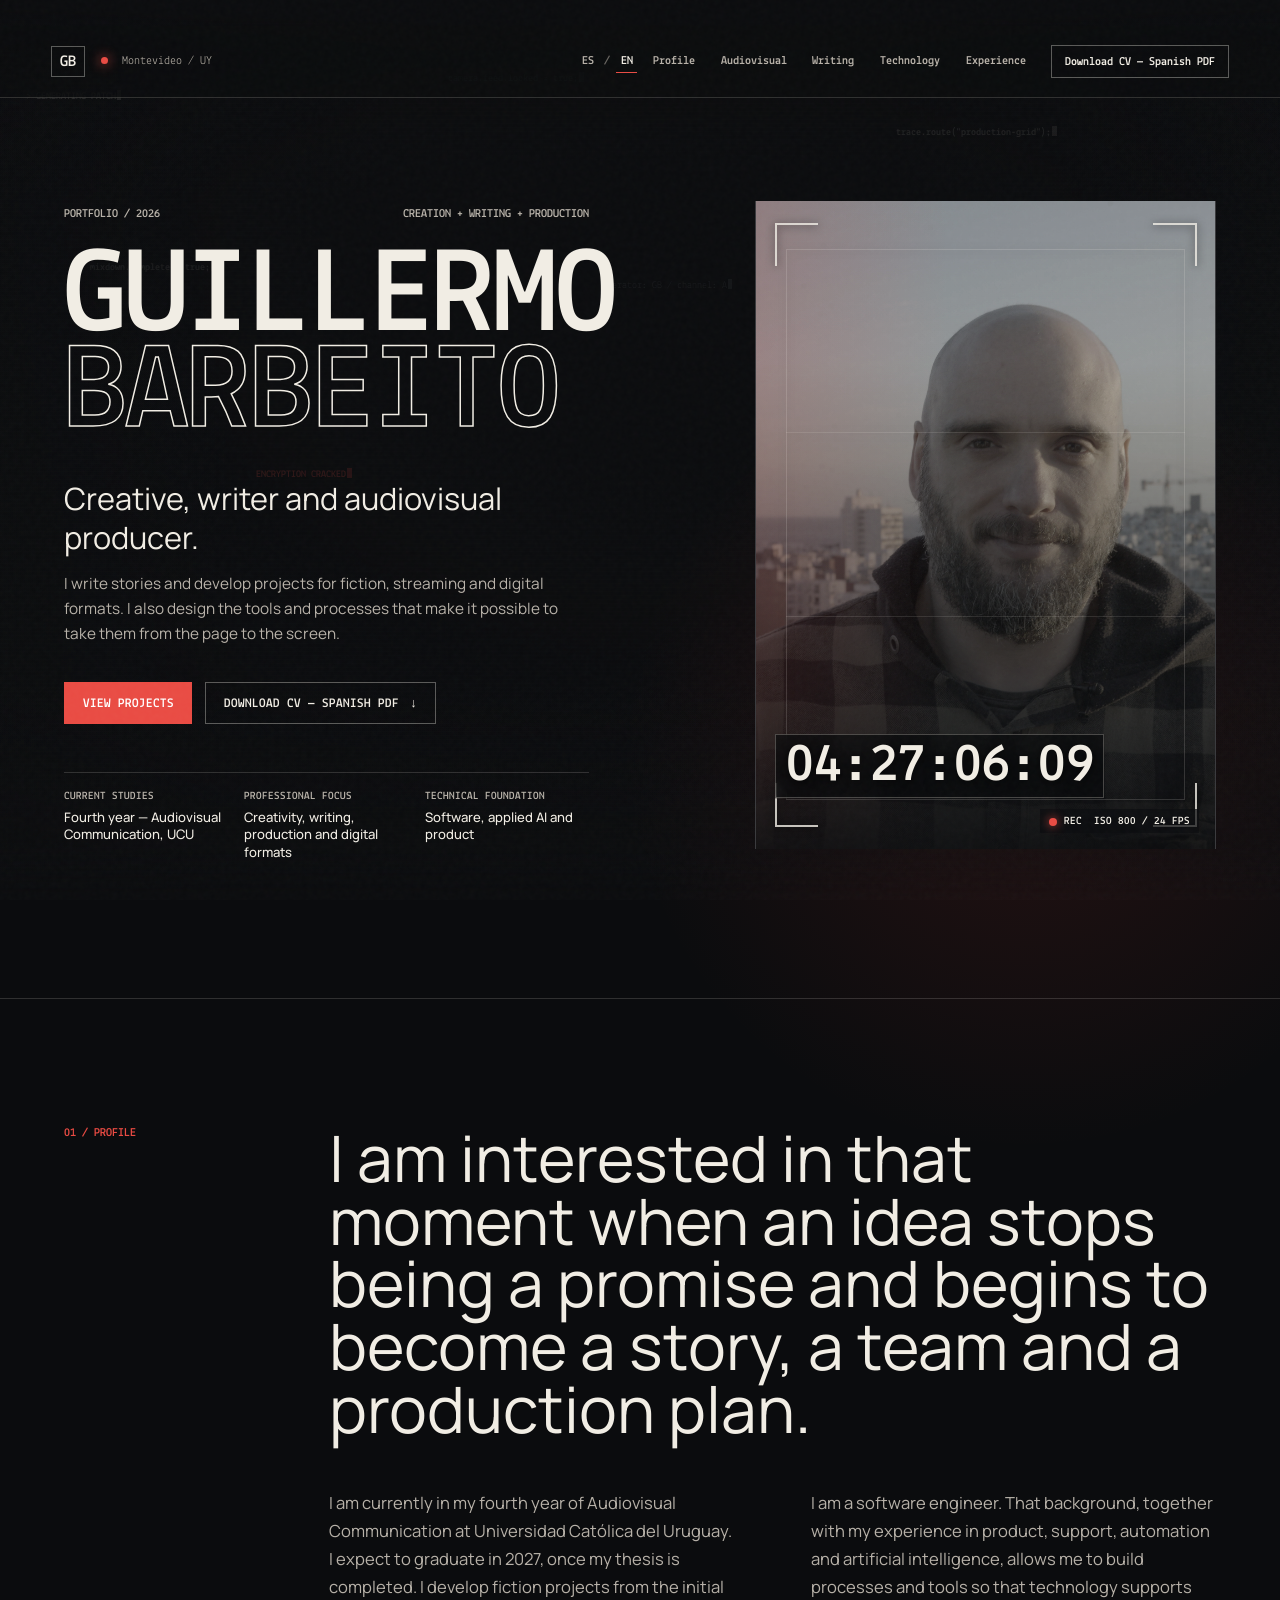
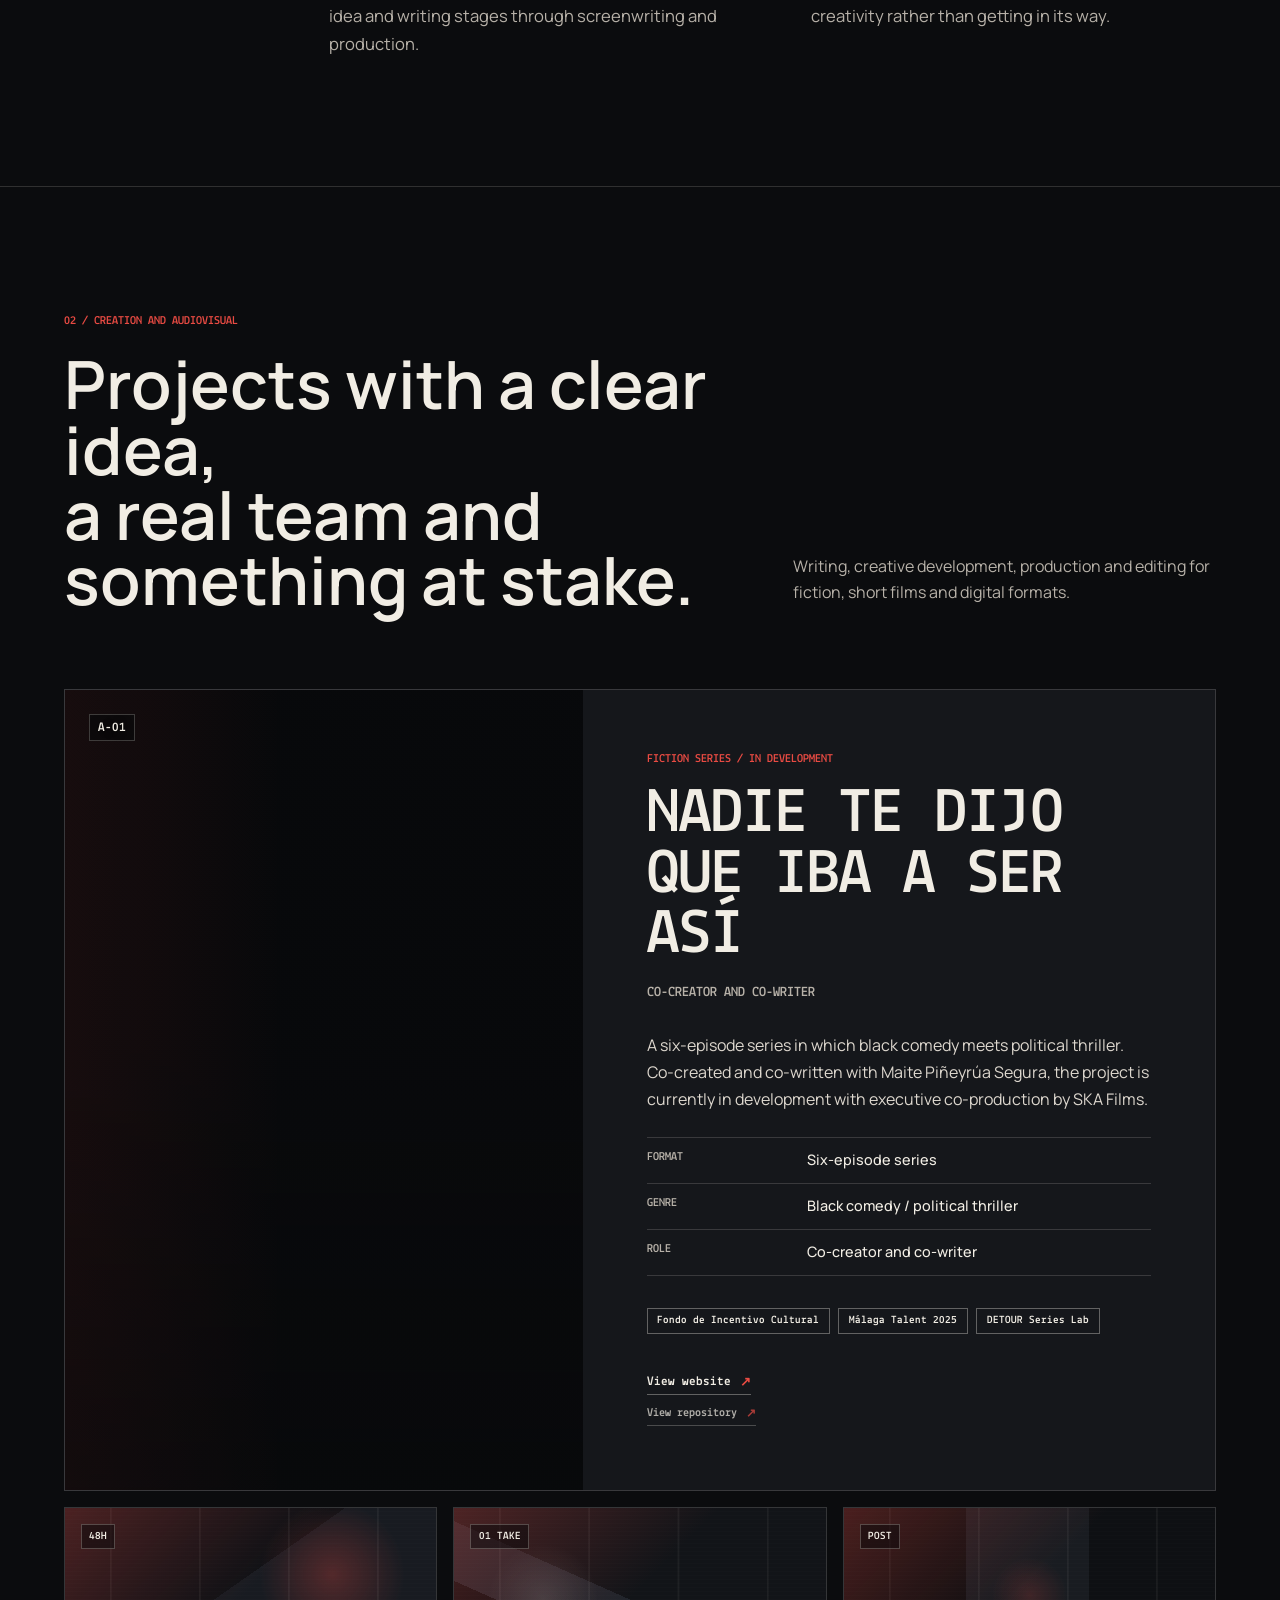
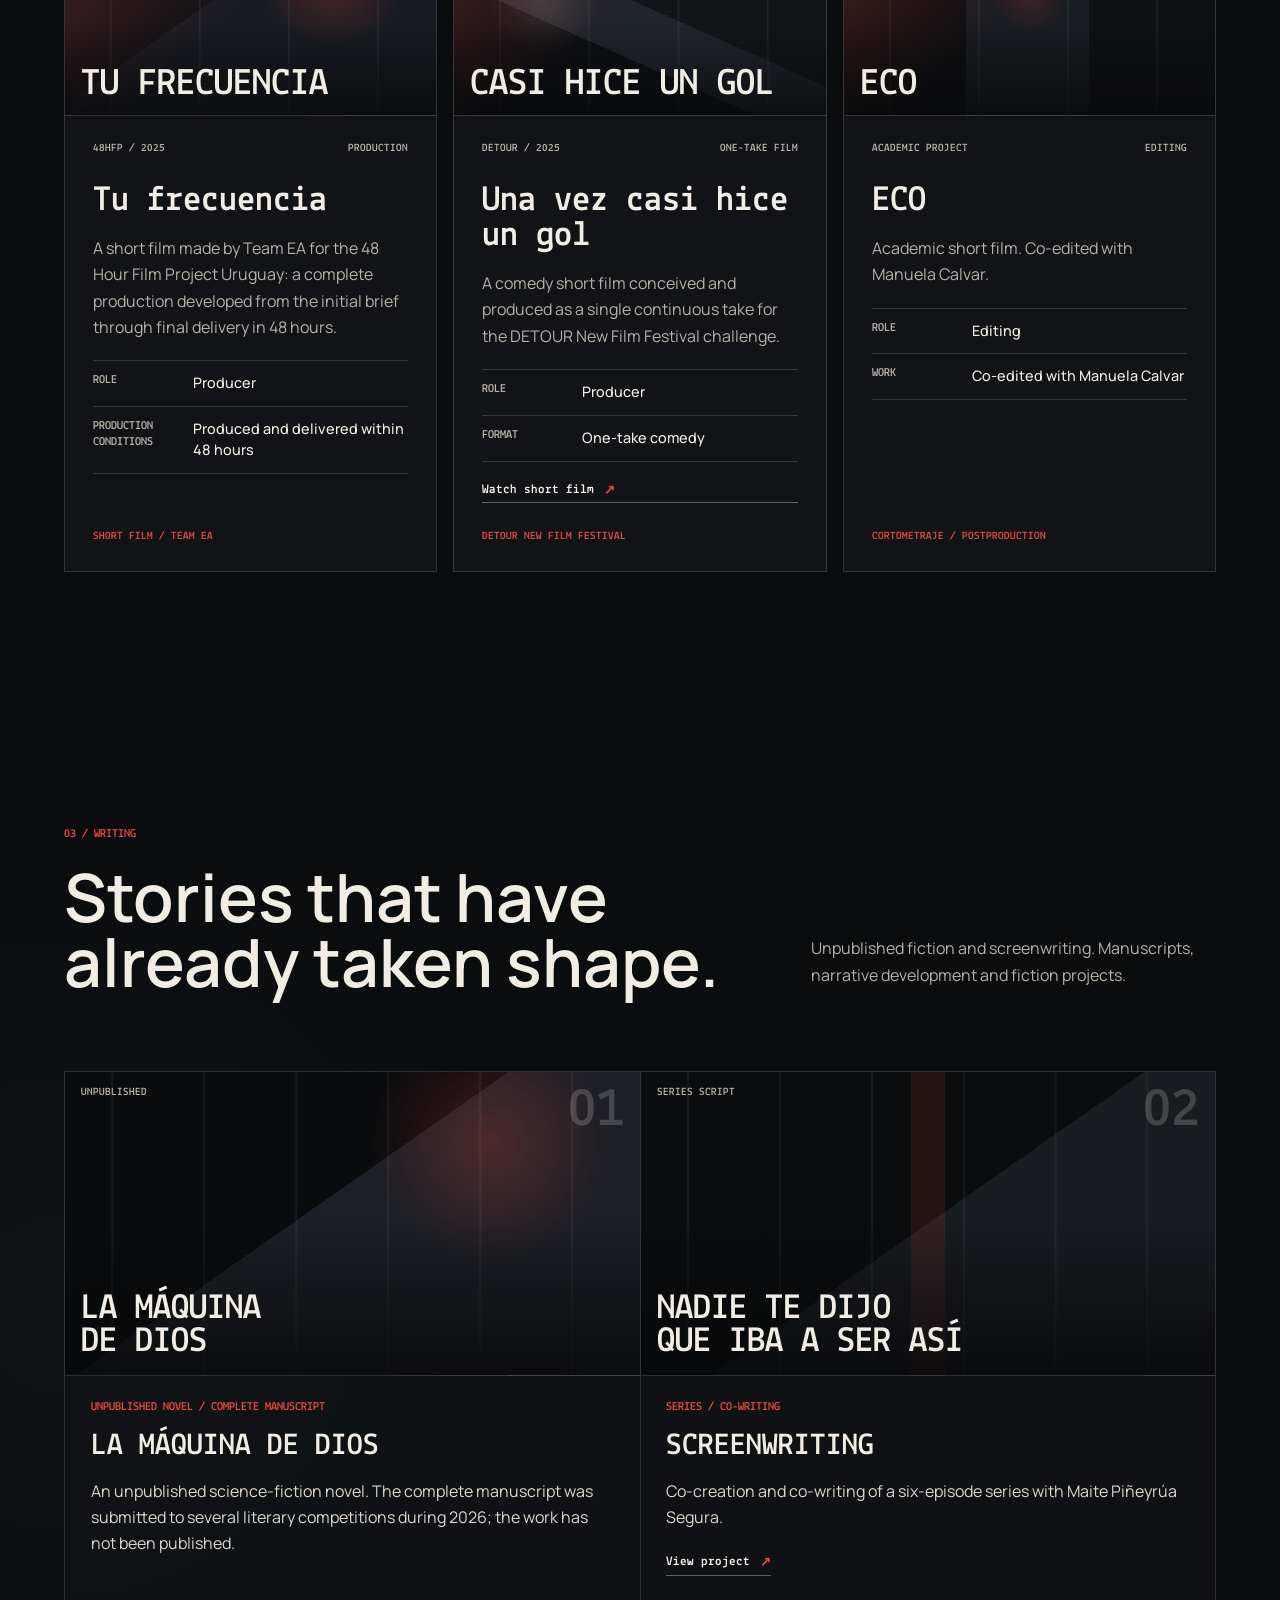
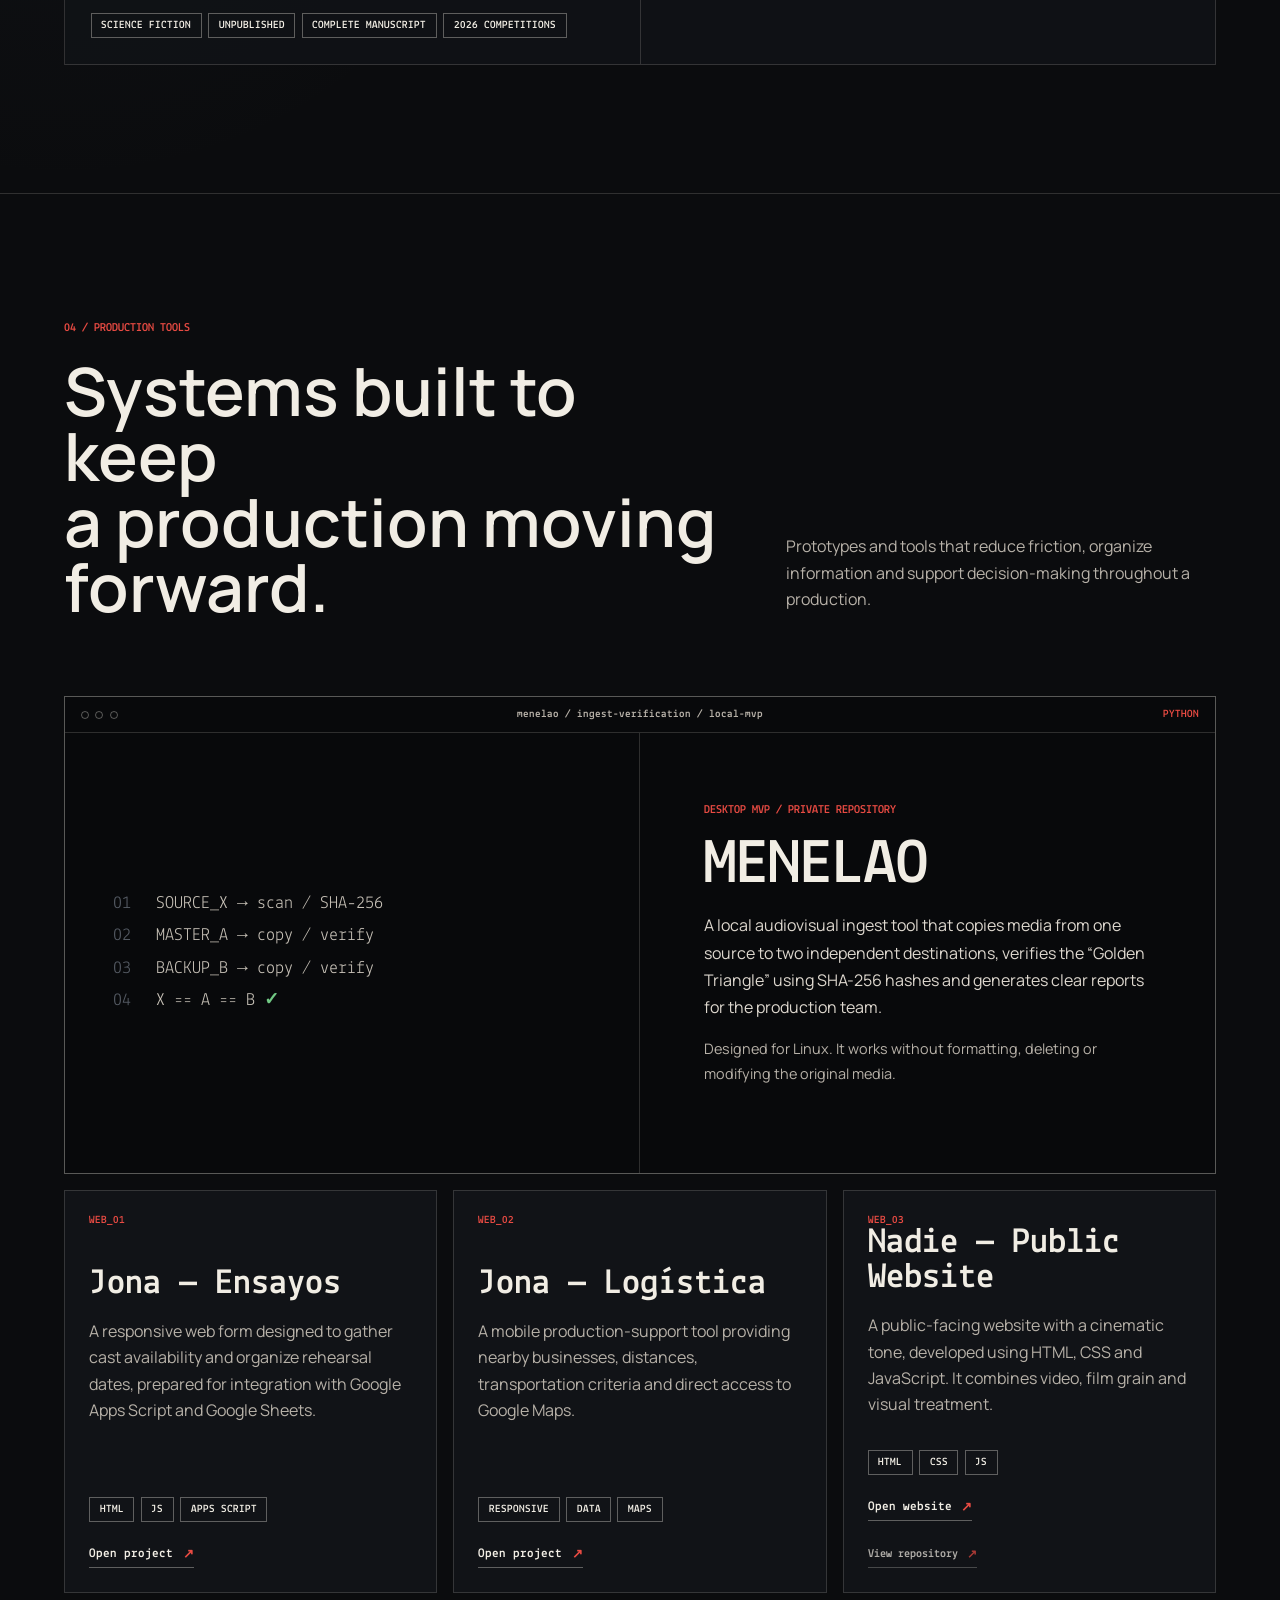
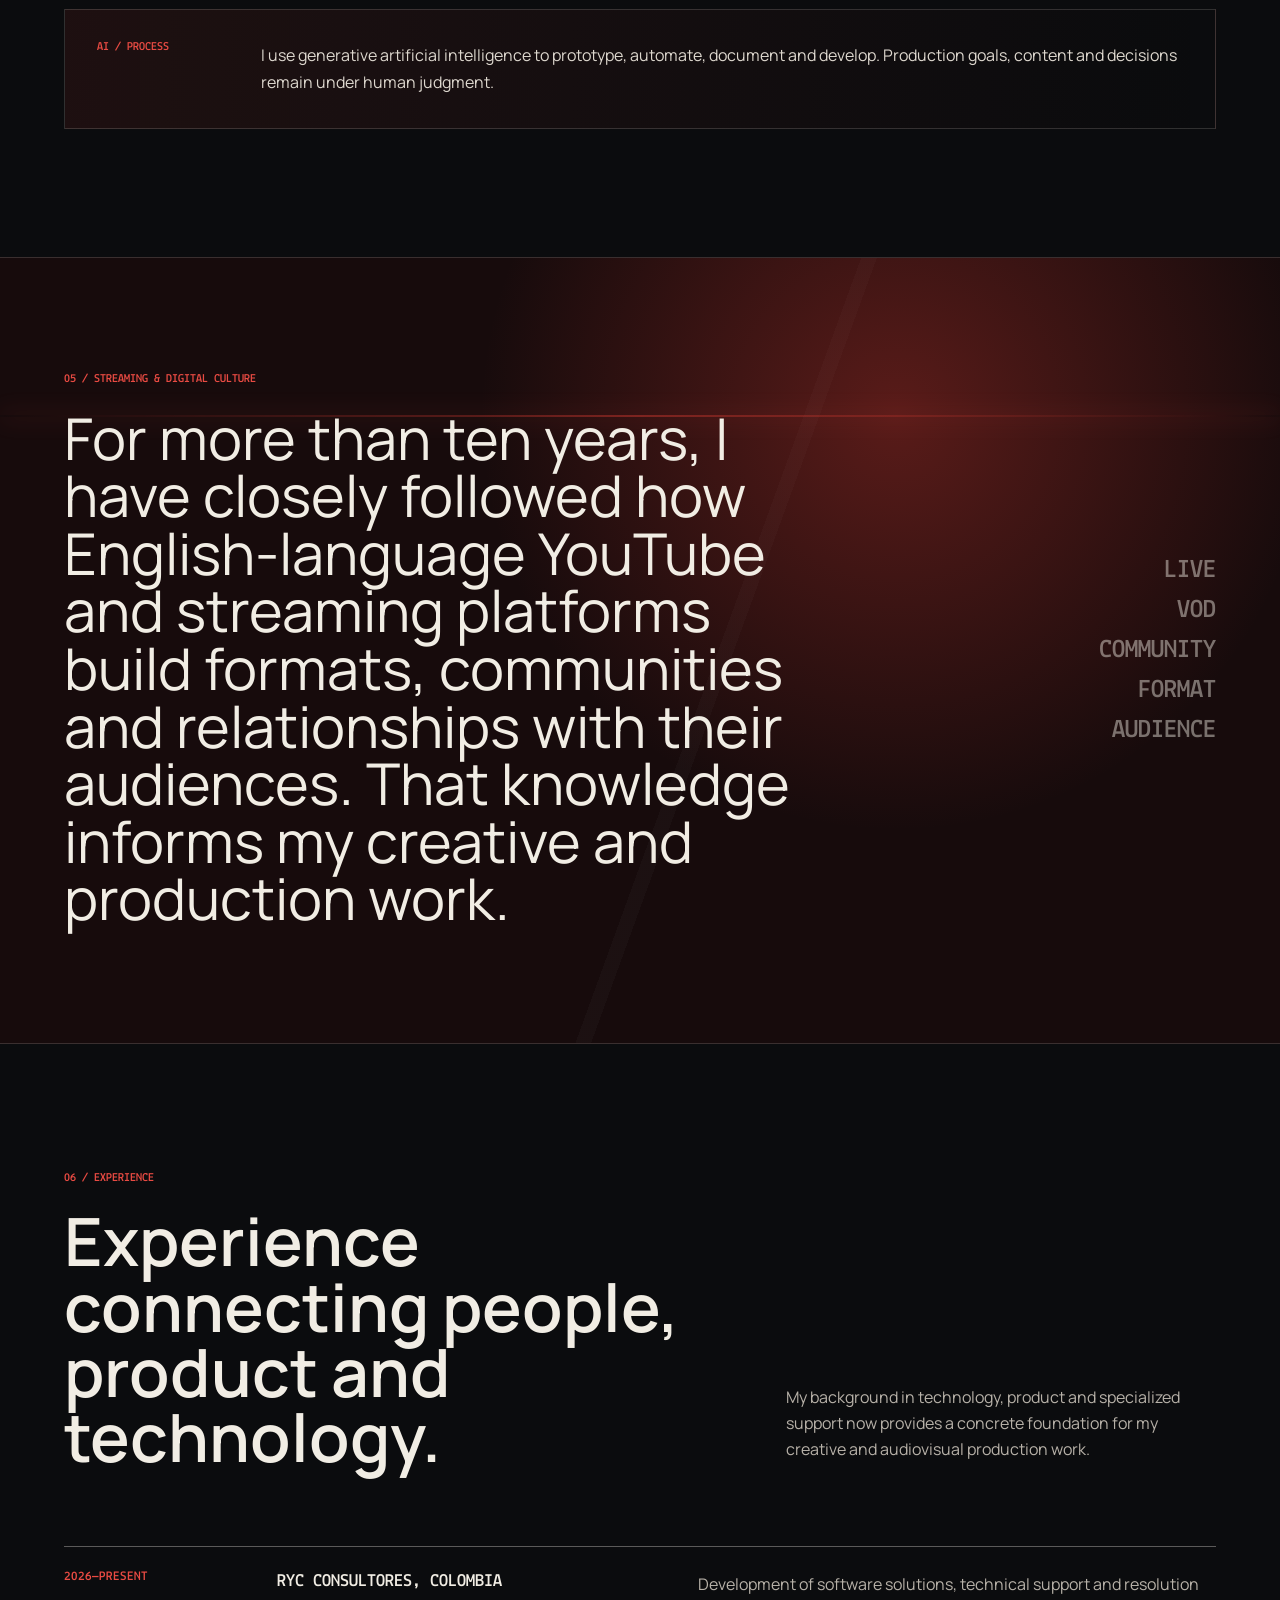
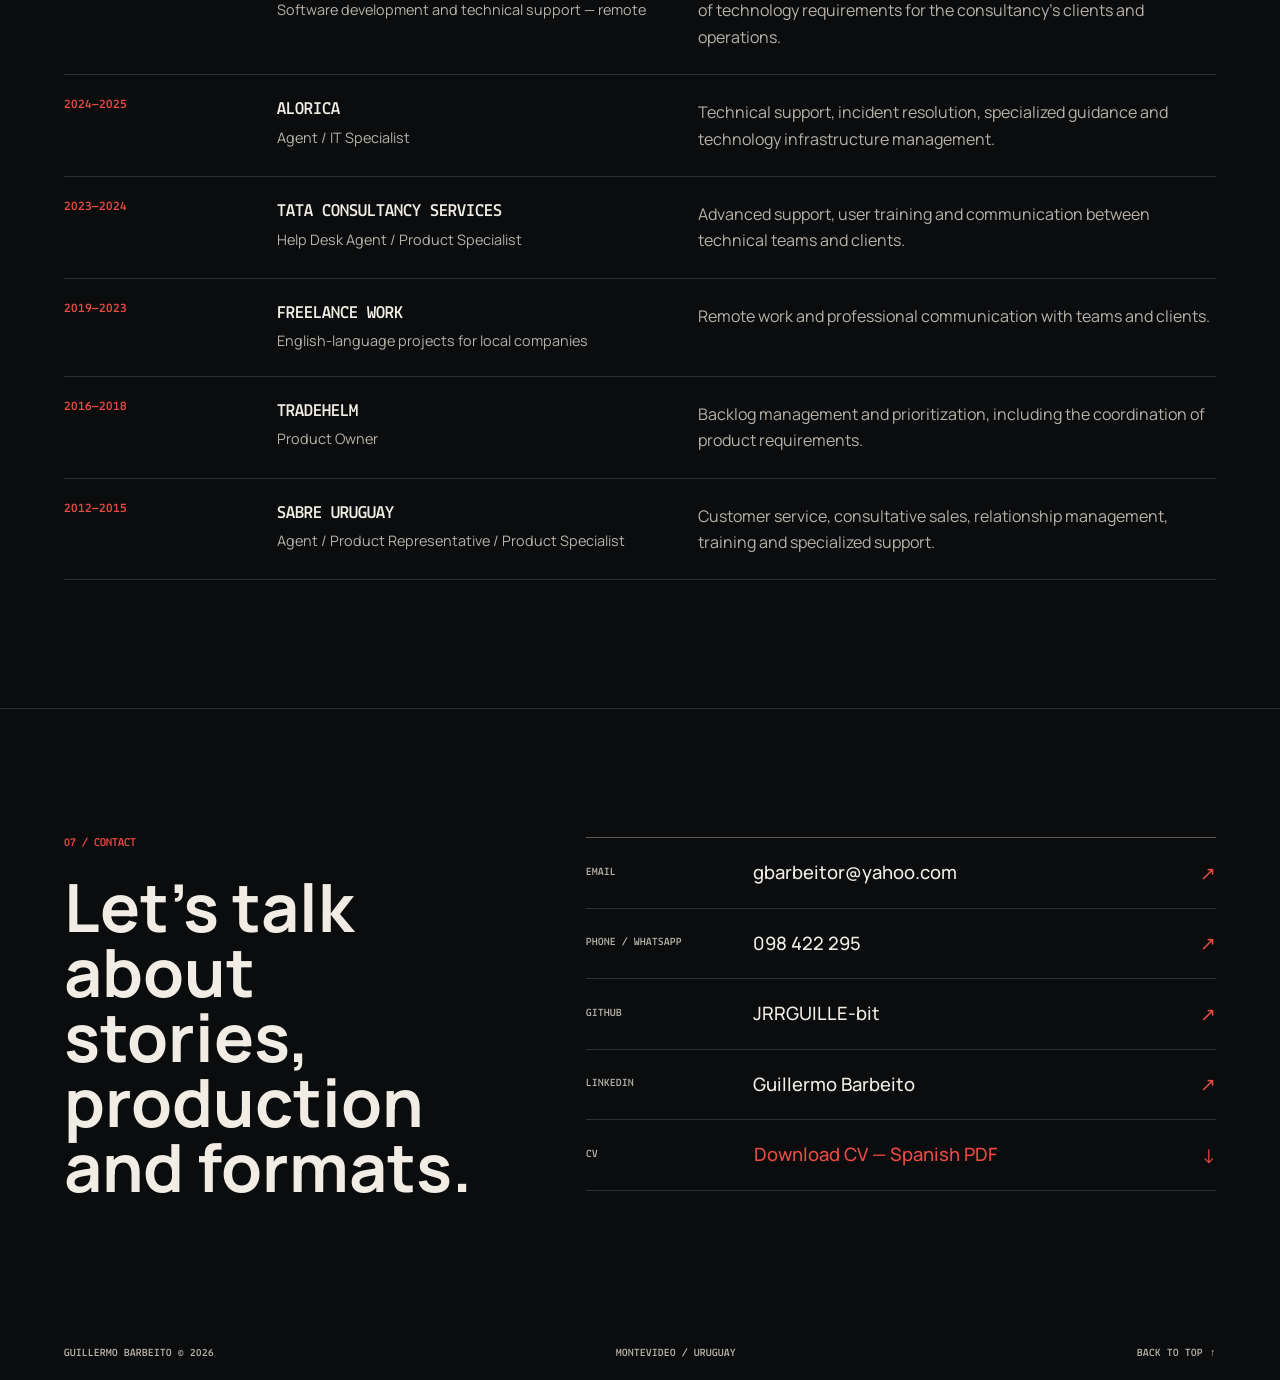
==== en/index.html @ 5fae3292 "Add bilingual portfolio support" ====
<!doctype html>
<html lang="en">
<head>
  <meta charset="utf-8">
  <meta name="viewport" content="width=device-width, initial-scale=1">
  <meta name="theme-color" content="#0c0d0f">
  <meta name="color-scheme" content="dark">

  <title>Guillermo Barbeito — Creative, Writer and Audiovisual Producer</title>
  <meta name="description" content="Professional portfolio of Guillermo Barbeito: creative, writer and audiovisual producer. Fiction, streaming, digital formats and production tools.">
  <meta name="author" content="Guillermo Barbeito">
  <meta name="robots" content="index, follow, max-image-preview:large">
  <meta name="google-site-verification" content="N3N9ww8UlENGI34N0jalMqL5cs5qbOLsxG3eL_jdU_I">
  <link rel="canonical" href="https://jrrguille-bit.github.io/guillermo-barbeito/en/">
  <link rel="alternate" hreflang="es-UY" href="https://jrrguille-bit.github.io/guillermo-barbeito/">
  <link rel="alternate" hreflang="en" href="https://jrrguille-bit.github.io/guillermo-barbeito/en/">
  <link rel="alternate" hreflang="x-default" href="https://jrrguille-bit.github.io/guillermo-barbeito/">

  <meta property="og:type" content="website">
  <meta property="og:locale" content="en_US">
  <meta property="og:locale:alternate" content="es_UY">
  <meta property="og:site_name" content="Guillermo Barbeito">
  <meta property="og:title" content="Guillermo Barbeito — Creative, Writer and Audiovisual Producer">
  <meta property="og:description" content="Stories, audiovisual production, streaming and tools for taking ideas from the page to the screen.">
  <meta property="og:url" content="https://jrrguille-bit.github.io/guillermo-barbeito/en/">
  <meta property="og:image" content="https://jrrguille-bit.github.io/guillermo-barbeito/Nadie%20te%20dijo%20que%20iba%20a%20ser%20as%C3%AD_Foto%20Guillermo.jpg">
  <meta property="og:image:type" content="image/jpeg">
  <meta property="og:image:width" content="2048">
  <meta property="og:image:height" content="1365">
  <meta property="og:image:alt" content="Professional portrait of Guillermo Barbeito in Montevideo">

  <meta name="twitter:card" content="summary_large_image">
  <meta name="twitter:title" content="Guillermo Barbeito — Creative, Writer and Audiovisual Producer">
  <meta name="twitter:description" content="Stories, audiovisual production, streaming and tools for taking ideas from the page to the screen.">
  <meta name="twitter:image" content="https://jrrguille-bit.github.io/guillermo-barbeito/Nadie%20te%20dijo%20que%20iba%20a%20ser%20as%C3%AD_Foto%20Guillermo.jpg">
  <meta name="twitter:image:alt" content="Professional portrait of Guillermo Barbeito in Montevideo">

  <link rel="icon" href="../assets/favicon.svg" type="image/svg+xml">
  <link rel="preconnect" href="https://fonts.googleapis.com">
  <link rel="preconnect" href="https://fonts.gstatic.com" crossorigin>
  <link href="https://fonts.googleapis.com/css2?family=Lekton:wght@400;700&family=Manrope:wght@400;500;600;700&display=swap" rel="stylesheet">
  <script>
    document.documentElement.classList.add('js');
    (() => {
      // Direct visits to /en/ stay in English; manual preference is applied through the language selector.
    })();
  </script>
  <link rel="stylesheet" href="../styles.css">
  <link rel="stylesheet" href="../visual-qa.css">
  <link rel="stylesheet" href="../code-background.css">
  <link rel="stylesheet" href="../portfolio-depth.css">
  <style>
    html { scroll-padding-top: 84px; }
    section[id] { scroll-margin-top: 84px; }
    a:focus-visible, button:focus-visible { outline: 2px solid #e94b43; outline-offset: 4px; }
    .project-links { display: flex; flex-direction: column; align-items: flex-start; gap: .15rem; }
    .text-link-secondary { opacity: .7; font-size: .74rem; }
    .reveal { opacity: 1; transform: none; }
    .js .reveal { opacity: 0; transform: translateY(22px); transition: opacity .7s ease, transform .7s ease; }
    .js .reveal.is-visible { opacity: 1; transform: translateY(0); }
    @media (prefers-reduced-motion: reduce) {
      .js .reveal { opacity: 1; transform: none; transition: none; }
    }
  </style>

  <script type="application/ld+json">
  {
    "@context": "https://schema.org",
    "@type": "Person",
    "name": "Guillermo Barbeito",
    "url": "https://jrrguille-bit.github.io/guillermo-barbeito/en/",
    "image": "https://jrrguille-bit.github.io/guillermo-barbeito/Nadie%20te%20dijo%20que%20iba%20a%20ser%20as%C3%AD_Foto%20Guillermo.jpg",
    "email": "mailto:gbarbeitor@yahoo.com",
    "telephone": "+59898422295",
    "address": {
      "@type": "PostalAddress",
      "addressLocality": "Montevideo",
      "addressCountry": "UY"
    },
    "jobTitle": "Creative, writer and audiovisual producer",
    "worksFor": {
      "@type": "Organization",
      "name": "RyC Consultores"
    },
    "alumniOf": {
      "@type": "CollegeOrUniversity",
      "name": "Universidad Católica del Uruguay"
    },
    "sameAs": [
      "https://github.com/JRRGUILLE-bit",
      "https://www.linkedin.com/in/guillermo-barbeito-040632340/"
    ],
    "knowsAbout": [
      "Creative development",
      "Writing",
      "Screenwriting",
      "Audiovisual production",
      "Streaming",
      "Digital formats",
      "Applied artificial intelligence",
      "Software development",
      "Product management"
    ]
  }
  </script>
</head>
<body>
  <a class="skip-link" href="#contenido">Skip to content</a>

  <header class="site-header" aria-label="Main navigation">
    <a class="brand" href="#inicio" aria-label="Go to home">
      <span class="brand-mark">GB</span>
      <span class="brand-status"><i></i> Montevideo / UY</span>
    </a>
    <div class="language-switcher" aria-label="Language selector">
      <a href="../" lang="es-UY" data-language-option="es" aria-label="View Spanish version">ES</a>
      <span aria-hidden="true">/</span>
      <a href="./" lang="en" data-language-option="en" aria-label="View English version" aria-current="page">EN</a>
    </div>
    <button class="nav-toggle" type="button" aria-expanded="false" aria-controls="site-nav">Menu</button>
    <nav id="site-nav" class="site-nav">
      <a href="#perfil">Profile</a>
      <a href="#audiovisual">Audiovisual</a>
      <a href="#escritura">Writing</a>
      <a href="#tecnologia">Technology</a>
      <a href="#trayectoria">Experience</a>
      <a class="nav-cv" href="../Guillermo-Barbeito-CV.pdf" download>Download CV — Spanish PDF</a>
    </nav>
  </header>

  <main id="contenido">
    <section id="inicio" class="hero section-grid">
      <div class="hero-copy reveal">
        <p class="eyebrow"><span>PORTFOLIO / 2026</span><span>CREATION + WRITING + PRODUCTION</span></p>
        <h1>Guillermo<br><span>Barbeito</span></h1>
        <p class="hero-role">Creative, writer and audiovisual producer.</p>
        <p class="hero-summary">I write stories and develop projects for fiction, streaming and digital formats. I also design the tools and processes that make it possible to take them from the page to the screen.</p>
        <div class="hero-actions">
          <a class="button button-primary" href="#audiovisual">View projects</a>
          <a class="button button-ghost" href="../Guillermo-Barbeito-CV.pdf" download>Download CV — Spanish PDF <span aria-hidden="true">↓</span></a>
        </div>
        <div class="hero-meta" aria-label="Professional information">
          <div><span>Current studies</span><strong>Fourth year — Audiovisual Communication, UCU</strong></div>
          <div><span>Professional focus</span><strong>Creativity, writing, production and digital formats</strong></div>
          <div><span>Technical foundation</span><strong>Software, applied AI and product</strong></div>
        </div>
      </div>

      <div class="hero-visual reveal" aria-label="Portrait of Guillermo Barbeito">
        <div class="portrait-wrap">
          <img src="../Nadie%20te%20dijo%20que%20iba%20a%20ser%20as%C3%AD_Foto%20Guillermo.jpg" width="2048" height="1365" alt="Professional portrait of Guillermo Barbeito" fetchpriority="high" decoding="async">
          <div class="portrait-overlay"></div>
        </div>
        <div class="timecode" aria-hidden="true">00:04:27:18</div>
        <div class="frame-label frame-label-bottom" aria-hidden="true">REC ● / ISO 800 / 24 FPS</div>
      </div>
    </section>

    <section id="perfil" class="statement section-pad reveal">
      <div class="section-index">01 / PROFILE</div>
      <div class="statement-copy">
        <p class="lead">I am interested in that moment when an idea stops being a promise and begins to become a story, a team and a production plan.</p>
        <div class="statement-columns">
          <p>I am currently in my fourth year of Audiovisual Communication at Universidad Católica del Uruguay. I expect to graduate in 2027, once my thesis is completed. I develop fiction projects from the initial idea and writing stages through screenwriting and production.</p>
          <p>I am a software engineer. That background, together with my experience in product, support, automation and artificial intelligence, allows me to build processes and tools so that technology supports creativity rather than getting in its way.</p>
        </div>
      </div>
    </section>

    <section id="audiovisual" class="section-pad projects-section">
      <div class="section-heading reveal">
        <div>
          <div class="section-index">02 / CREATION AND AUDIOVISUAL</div>
          <h2>Projects with a clear idea,<br>a real team and something at stake.</h2>
        </div>
        <p>Writing, creative development, production and editing for fiction, short films and digital formats.</p>
      </div>

      <article class="project-feature reveal">
        <div class="project-feature-art" aria-hidden="true">
          <span class="project-number">A-01</span>
          <div class="signal-lines"></div>
          <div class="feature-title-ghost">NADIE</div>
        </div>
        <div class="project-feature-copy">
          <div class="project-kicker">FICTION SERIES / IN DEVELOPMENT</div>
          <h3>Nadie te dijo que iba a ser así</h3>
          <p class="project-role">Co-creator and co-writer</p>
          <p>A six-episode series in which black comedy meets political thriller. Co-created and co-written with Maite Piñeyrúa Segura, the project is currently in development with executive co-production by SKA Films.</p>
          <dl class="project-facts">
            <div><dt>Format</dt><dd>Six-episode series</dd></div>
            <div><dt>Genre</dt><dd>Black comedy / political thriller</dd></div>
            <div><dt>Role</dt><dd>Co-creator and co-writer</dd></div>
          </dl>
          <ul class="project-badges" aria-label="Recognitions">
            <li>Fondo de Incentivo Cultural</li>
            <li>Málaga Talent 2025</li>
            <li>DETOUR Series Lab</li>
          </ul>
          <div class="project-links" aria-label="Links for Nadie te dijo que iba a ser así">
            <a class="text-link" href="https://jrrguille-bit.github.io/Nadie-Publico/" target="_blank" rel="noopener noreferrer">View website <span>↗</span></a>
            <a class="text-link text-link-secondary" href="https://github.com/JRRGUILLE-bit/Nadie-Publico" target="_blank" rel="noopener noreferrer">View repository <span>↗</span></a>
          </div>
        </div>
      </article>

      <div class="project-grid project-grid-detailed">
        <article class="project-card project-card-detailed reveal">
          <div class="project-card-visual project-card-visual-frequency" aria-hidden="true"><span>48H</span><b>TU FRECUENCIA</b></div>
          <div class="project-card-body">
            <div class="card-top"><span>48HFP / 2025</span><span>PRODUCTION</span></div>
            <h3>Tu frecuencia</h3>
            <p>A short film made by Team EA for the 48 Hour Film Project Uruguay: a complete production developed from the initial brief through final delivery in 48 hours.</p>
            <dl class="project-facts project-facts-compact">
              <div><dt>Role</dt><dd>Producer</dd></div>
              <div><dt>Production conditions</dt><dd>Produced and delivered within 48 hours</dd></div>
            </dl>
            <div class="card-footer">SHORT FILM / TEAM EA</div>
          </div>
        </article>

        <article class="project-card project-card-detailed reveal">
          <div class="project-card-visual project-card-visual-gol" aria-hidden="true"><span>01 TAKE</span><b>CASI HICE UN GOL</b></div>
          <div class="project-card-body">
            <div class="card-top"><span>DETOUR / 2025</span><span>ONE-TAKE FILM</span></div>
            <h3>Una vez casi hice un gol</h3>
            <p>A comedy short film conceived and produced as a single continuous take for the DETOUR New Film Festival challenge.</p>
            <dl class="project-facts project-facts-compact">
              <div><dt>Role</dt><dd>Producer</dd></div>
              <div><dt>Format</dt><dd>One-take comedy</dd></div>
            </dl>
            <a class="text-link" href="https://drive.google.com/file/d/17Etin_c2HY3x_KFnIKXF1B8fqa9pQQms/view" target="_blank" rel="noopener noreferrer">Watch short film <span>↗</span></a>
            <div class="card-footer">DETOUR NEW FILM FESTIVAL</div>
          </div>
        </article>

        <article class="project-card project-card-detailed reveal">
          <div class="project-card-visual project-card-visual-eco" aria-hidden="true"><span>POST</span><b>ECO</b></div>
          <div class="project-card-body">
            <div class="card-top"><span>ACADEMIC PROJECT</span><span>EDITING</span></div>
            <h3>ECO</h3>
            <p>Academic short film. Co-edited with Manuela Calvar.</p>
            <dl class="project-facts project-facts-compact">
              <div><dt>Role</dt><dd>Editing</dd></div>
              <div><dt>Work</dt><dd>Co-edited with Manuela Calvar</dd></div>
            </dl>
            <div class="card-footer">CORTOMETRAJE / POSTPRODUCTION</div>
          </div>
        </article>
      </div>
    </section>

    <section id="escritura" class="section-pad writing-section">
      <div class="section-heading reveal">
        <div>
          <div class="section-index">03 / WRITING</div>
          <h2>Stories that have already taken shape.</h2>
        </div>
        <p>Unpublished fiction and screenwriting. Manuscripts, narrative development and fiction projects.</p>
      </div>

      <div class="writing-grid">
        <article class="writing-card writing-card-primary reveal">
          <div class="writing-card-cover" aria-hidden="true"><span>UNPUBLISHED</span><strong>LA MÁQUINA<br>DE DIOS</strong><i>01</i></div>
          <div class="writing-card-copy">
            <div class="project-kicker">UNPUBLISHED NOVEL / COMPLETE MANUSCRIPT</div>
            <h3>La máquina de Dios</h3>
            <p>An unpublished science-fiction novel. The complete manuscript was submitted to several literary competitions during 2026; the work has not been published.</p>
            <div class="tech-tags"><span>SCIENCE FICTION</span><span>UNPUBLISHED</span><span>COMPLETE MANUSCRIPT</span><span>2026 COMPETITIONS</span></div>
          </div>
        </article>

        <article class="writing-card reveal">
          <div class="writing-card-cover writing-card-cover-terranova" aria-hidden="true"><span>IN DEVELOPMENT</span><strong>UN BLUES PARA<br>TERRANOVA</strong><i>02</i></div>
          <div class="writing-card-copy">
            <div class="project-kicker">NOVEL / IN DEVELOPMENT</div>
            <h3>La máquina de Dios: Un blues para Terranova</h3>
            <p>A sequel currently in development that expands Terranova’s story through a reverse narrative structure.</p>
            <div class="tech-tags"><span>SEQUEL</span><span>SCIENCE FICTION</span><span>IN PROGRESS</span></div>
          </div>
        </article>

        <article class="writing-card reveal">
          <div class="writing-card-cover writing-card-cover-screen" aria-hidden="true"><span>SERIES SCRIPT</span><strong>NADIE TE DIJO<br>QUE IBA A SER ASÍ</strong><i>02</i></div>
          <div class="writing-card-copy">
            <div class="project-kicker">SERIES / CO-WRITING</div>
            <h3>Screenwriting</h3>
            <p>Co-creation and co-writing of a six-episode series with Maite Piñeyrúa Segura.</p>
            <a class="text-link" href="https://jrrguille-bit.github.io/Nadie-Publico/" target="_blank" rel="noopener noreferrer">View project <span>↗</span></a>
          </div>
        </article>
      </div>
    </section>

    <section id="tecnologia" class="section-pad tech-section">
      <div class="section-heading reveal">
        <div>
          <div class="section-index">04 / PRODUCTION TOOLS</div>
          <h2>Systems built to keep<br>a production moving forward.</h2>
        </div>
        <p>Prototypes and tools that reduce friction, organize information and support decision-making throughout a production.</p>
      </div>

      <div class="terminal reveal" aria-label="Featured MENELAO project">
        <div class="terminal-bar">
          <span class="terminal-dots" aria-hidden="true"><i></i><i></i><i></i></span>
          <span>menelao / ingest-verification / local-mvp</span>
          <span>PYTHON</span>
        </div>
        <div class="terminal-body">
          <div class="terminal-code" aria-hidden="true">
            <p><span>01</span> SOURCE_X  → scan / SHA-256</p>
            <p><span>02</span> MASTER_A  → copy / verify</p>
            <p><span>03</span> BACKUP_B  → copy / verify</p>
            <p><span>04</span> X == A == B <b>✓</b></p>
          </div>
          <div class="terminal-copy">
            <div class="project-kicker">DESKTOP MVP / PRIVATE REPOSITORY</div>
            <h3>MENELAO</h3>
            <p>A local audiovisual ingest tool that copies media from one source to two independent destinations, verifies the “Golden Triangle” using SHA-256 hashes and generates clear reports for the production team.</p>
            <p class="muted">Designed for Linux. It works without formatting, deleting or modifying the original media.</p>
          </div>
        </div>
      </div>

      <div class="tool-grid">
        <article class="tool-card reveal">
          <div class="tool-code">WEB_01</div>
          <h3>Jona — Ensayos</h3>
          <p>A responsive web form designed to gather cast availability and organize rehearsal dates, prepared for integration with Google Apps Script and Google Sheets.</p>
          <div class="tech-tags"><span>HTML</span><span>JS</span><span>APPS SCRIPT</span></div>
          <a class="text-link" href="https://jrrguille-bit.github.io/jona-ensayos/" target="_blank" rel="noopener noreferrer">Open project <span>↗</span></a>
        </article>

        <article class="tool-card reveal">
          <div class="tool-code">WEB_02</div>
          <h3>Jona — Logística</h3>
          <p>A mobile production-support tool providing nearby businesses, distances, transportation criteria and direct access to Google Maps.</p>
          <div class="tech-tags"><span>RESPONSIVE</span><span>DATA</span><span>MAPS</span></div>
          <a class="text-link" href="https://jrrguille-bit.github.io/jona-logistica-mapa/" target="_blank" rel="noopener noreferrer">Open project <span>↗</span></a>
        </article>

        <article class="tool-card reveal">
          <div class="tool-code">WEB_03</div>
          <h3>Nadie — Public Website</h3>
          <p>A public-facing website with a cinematic tone, developed using HTML, CSS and JavaScript. It combines video, film grain and visual treatment.</p>
          <div class="tech-tags"><span>HTML</span><span>CSS</span><span>JS</span></div>
          <div class="project-links">
            <a class="text-link" href="https://jrrguille-bit.github.io/Nadie-Publico/" target="_blank" rel="noopener noreferrer">Open website <span>↗</span></a>
            <a class="text-link text-link-secondary" href="https://github.com/JRRGUILLE-bit/Nadie-Publico" target="_blank" rel="noopener noreferrer">View repository <span>↗</span></a>
          </div>
        </article>
      </div>

      <div class="ai-note reveal">
        <span class="ai-note-label">AI / PROCESS</span>
        <p>I use generative artificial intelligence to prototype, automate, document and develop. Production goals, content and decisions remain under human judgment.</p>
      </div>
    </section>

    <section class="streaming-band reveal" aria-label="Streaming and digital culture expertise">
      <div class="streaming-scan" aria-hidden="true"></div>
      <div class="streaming-copy">
        <div class="section-index">05 / STREAMING & DIGITAL CULTURE</div>
        <p>For more than ten years, I have closely followed how English-language YouTube and streaming platforms build formats, communities and relationships with their audiences. That knowledge informs my creative and production work.</p>
      </div>
      <div class="streaming-data" aria-hidden="true">
        <span>LIVE</span><span>VOD</span><span>COMMUNITY</span><span>FORMAT</span><span>AUDIENCE</span>
      </div>
    </section>

    <section id="trayectoria" class="section-pad experience-section">
      <div class="section-heading reveal">
        <div>
          <div class="section-index">06 / EXPERIENCE</div>
          <h2>Experience connecting people,<br>product and technology.</h2>
        </div>
        <p>My background in technology, product and specialized support now provides a concrete foundation for my creative and audiovisual production work.</p>
      </div>

      <div class="timeline">
        <article class="timeline-item reveal">
          <div class="timeline-date">2026—PRESENT</div>
          <div><h3>RyC Consultores, Colombia</h3><p>Software development and technical support — remote</p></div>
          <p>Development of software solutions, technical support and resolution of technology requirements for the consultancy’s clients and operations.</p>
        </article>
        <article class="timeline-item reveal">
          <div class="timeline-date">2024—2025</div>
          <div><h3>Alorica</h3><p>Agent / IT Specialist</p></div>
          <p>Technical support, incident resolution, specialized guidance and technology infrastructure management.</p>
        </article>
        <article class="timeline-item reveal">
          <div class="timeline-date">2023—2024</div>
          <div><h3>Tata Consultancy Services</h3><p>Help Desk Agent / Product Specialist</p></div>
          <p>Advanced support, user training and communication between technical teams and clients.</p>
        </article>
        <article class="timeline-item reveal">
          <div class="timeline-date">2019—2023</div>
          <div><h3>Freelance work</h3><p>English-language projects for local companies</p></div>
          <p>Remote work and professional communication with teams and clients.</p>
        </article>
        <article class="timeline-item reveal">
          <div class="timeline-date">2016—2018</div>
          <div><h3>Tradehelm</h3><p>Product Owner</p></div>
          <p>Backlog management and prioritization, including the coordination of product requirements.</p>
        </article>
        <article class="timeline-item reveal">
          <div class="timeline-date">2012—2015</div>
          <div><h3>Sabre Uruguay</h3><p>Agent / Product Representative / Product Specialist</p></div>
          <p>Customer service, consultative sales, relationship management, training and specialized support.</p>
        </article>
      </div>
    </section>

    <section id="contacto" class="contact section-pad reveal">
      <div>
        <div class="section-index">07 / CONTACT</div>
        <h2>Let’s talk about stories,<br>production and formats.</h2>
      </div>
      <div class="contact-actions">
        <a class="contact-line" href="mailto:gbarbeitor@yahoo.com"><span>EMAIL</span><strong>gbarbeitor@yahoo.com</strong><i>↗</i></a>
        <a class="contact-line" href="https://wa.me/59898422295" target="_blank" rel="noopener noreferrer" aria-label="Contact Guillermo Barbeito via WhatsApp"><span>PHONE / WHATSAPP</span><strong>098 422 295</strong><i>↗</i></a>
        <a class="contact-line" href="https://github.com/JRRGUILLE-bit" target="_blank" rel="noopener noreferrer"><span>GITHUB</span><strong>JRRGUILLE-bit</strong><i>↗</i></a>
        <a class="contact-line" href="https://www.linkedin.com/in/guillermo-barbeito-040632340/" target="_blank" rel="noopener noreferrer" data-linkedin="true"><span>LINKEDIN</span><strong>Guillermo Barbeito</strong><i>↗</i></a>
        <a class="contact-line contact-download" href="../Guillermo-Barbeito-CV.pdf" download><span>CV</span><strong>Download CV — Spanish PDF</strong><i>↓</i></a>
      </div>
    </section>
  </main>

  <footer class="site-footer">
    <span>GUILLERMO BARBEITO © <span id="year">2026</span></span>
    <span>MONTEVIDEO / URUGUAY</span>
    <a href="#inicio">BACK TO TOP ↑</a>
  </footer>

  <script src="../script.js" defer></script>
</body>
</html>
---- styles.css ----
:root {
  --bg: #0b0c0e;
  --bg-soft: #111317;
  --panel: #15171b;
  --panel-2: #1a1d22;
  --ink: #f1ede4;
  --muted: #a8a39b;
  --line: rgba(241, 237, 228, 0.16);
  --line-strong: rgba(241, 237, 228, 0.35);
  --accent: #da3b32;
  --accent-dark: #7f1e1a;
  --mono: "Lekton", "Courier New", monospace;
  --sans: "Manrope", Arial, sans-serif;
  --max: 1440px;
}

* { box-sizing: border-box; }
html { scroll-behavior: smooth; }
body {
  margin: 0;
  color: var(--ink);
  background:
    radial-gradient(circle at 80% 8%, rgba(218, 59, 50, .12), transparent 25rem),
    radial-gradient(circle at 5% 48%, rgba(77, 91, 119, .08), transparent 30rem),
    var(--bg);
  font-family: var(--sans);
  line-height: 1.55;
  overflow-x: hidden;
}
body::before {
  content: "";
  position: fixed;
  inset: 0;
  z-index: 9999;
  pointer-events: none;
  opacity: .055;
  background-image: url("data:image/svg+xml,%3Csvg viewBox='0 0 180 180' xmlns='http://www.w3.org/2000/svg'%3E%3Cfilter id='n'%3E%3CfeTurbulence type='fractalNoise' baseFrequency='.92' numOctaves='3' stitchTiles='stitch'/%3E%3C/filter%3E%3Crect width='100%25' height='100%25' filter='url(%23n)' opacity='.72'/%3E%3C/svg%3E");
  mix-blend-mode: screen;
}
a { color: inherit; }
img { max-width: 100%; display: block; }
button, a { -webkit-tap-highlight-color: transparent; }
.skip-link { position: fixed; left: 1rem; top: -10rem; z-index: 10000; padding: .8rem 1rem; background: var(--ink); color: var(--bg); }
.skip-link:focus { top: 1rem; }
.site-header {
  position: fixed;
  top: 0;
  left: 0;
  right: 0;
  z-index: 100;
  height: 72px;
  display: flex;
  align-items: center;
  justify-content: space-between;
  padding: 0 clamp(1rem, 4vw, 4rem);
  border-bottom: 1px solid var(--line);
  background: rgba(11, 12, 14, .78);
  backdrop-filter: blur(18px);
}
.brand { display: flex; align-items: center; gap: 1rem; text-decoration: none; }
.brand-mark { font: 700 1rem/1 var(--mono); letter-spacing: .08em; padding: .45rem .5rem .35rem; border: 1px solid var(--line-strong); }
.brand-status { font: 400 .72rem/1 var(--mono); color: var(--muted); letter-spacing: .08em; }
.brand-status i { display: inline-block; width: 7px; height: 7px; margin-right: .5rem; border-radius: 50%; background: var(--accent); box-shadow: 0 0 12px var(--accent); }
.site-nav { display: flex; align-items: center; gap: 1.6rem; }
.site-nav a { font: 700 .76rem/1 var(--mono); letter-spacing: .08em; text-decoration: none; color: var(--muted); transition: color .2s ease; }
.site-nav a:hover, .site-nav a:focus-visible { color: var(--ink); }
.site-nav .nav-cv { padding: .65rem .8rem .55rem; border: 1px solid var(--line-strong); color: var(--ink); }
.nav-toggle { display: none; color: var(--ink); background: transparent; border: 1px solid var(--line); padding: .55rem .7rem; font: 700 .75rem var(--mono); }
main { width: 100%; }
.section-grid, .section-pad, .streaming-band { max-width: var(--max); margin-inline: auto; }
.section-pad { padding: clamp(5rem, 10vw, 9rem) clamp(1.2rem, 5vw, 5.5rem); }
.section-index { font: 700 .76rem/1 var(--mono); letter-spacing: .13em; color: var(--accent); margin-bottom: 1.5rem; }
.hero {
  min-height: 100svh;
  display: grid;
  grid-template-columns: minmax(0, 1.2fr) minmax(340px, .8fr);
  align-items: stretch;
  padding: 72px clamp(1.2rem, 5vw, 5.5rem) 0;
}
.hero-copy { align-self: center; padding: clamp(4rem, 9vw, 8rem) clamp(1rem, 4vw, 4rem) clamp(4rem, 7vw, 7rem) 0; }
.eyebrow { display: flex; justify-content: space-between; gap: 1rem; margin: 0 0 2rem; max-width: 720px; color: var(--muted); font: 700 .76rem/1 var(--mono); letter-spacing: .1em; }
.hero h1 { margin: 0; font: 700 clamp(4rem, 9.6vw, 9rem)/.78 var(--mono); letter-spacing: -.075em; text-transform: uppercase; }
.hero h1 span { color: transparent; -webkit-text-stroke: 1.5px var(--ink); }
.hero-role { max-width: 780px; margin: 2.2rem 0 1rem; font-size: clamp(1.25rem, 2.4vw, 2.05rem); line-height: 1.25; letter-spacing: -.035em; }
.hero-summary { max-width: 680px; margin: 0; color: var(--muted); font-size: clamp(.95rem, 1.2vw, 1.08rem); }
.hero-actions { display: flex; flex-wrap: wrap; gap: .8rem; margin-top: 2.2rem; }
.button { display: inline-flex; align-items: center; justify-content: center; gap: .7rem; padding: .92rem 1.1rem .8rem; border: 1px solid var(--line-strong); text-decoration: none; font: 700 .8rem/1 var(--mono); letter-spacing: .08em; text-transform: uppercase; transition: transform .2s ease, background .2s ease, color .2s ease; }
.button:hover { transform: translateY(-2px); }
.button-primary { background: var(--accent); border-color: var(--accent); color: #fff; }
.button-primary:hover { background: #ef4b42; }
.button-ghost:hover { background: var(--ink); color: var(--bg); }
.hero-meta { display: grid; grid-template-columns: repeat(3, 1fr); gap: 1rem; margin-top: 3rem; padding-top: 1.2rem; border-top: 1px solid var(--line); max-width: 900px; }
.hero-meta span { display: block; margin-bottom: .35rem; font: 700 .66rem/1 var(--mono); letter-spacing: .09em; color: var(--muted); text-transform: uppercase; }
.hero-meta strong { display: block; font-size: .82rem; font-weight: 500; line-height: 1.35; }
.hero-visual { position: relative; min-height: 560px; border-left: 1px solid var(--line); border-right: 1px solid var(--line); overflow: hidden; background: var(--panel); }
.portrait-wrap { position: absolute; inset: 0; }
.portrait-wrap img { width: 100%; height: 100%; object-fit: cover; object-position: center 24%; filter: grayscale(.12) contrast(1.08) saturate(.78); }
.portrait-overlay { position: absolute; inset: 0; background: linear-gradient(180deg, rgba(11,12,14,.05) 25%, rgba(11,12,14,.38) 75%, rgba(11,12,14,.9)), linear-gradient(90deg, rgba(218,59,50,.16), transparent 42%); }
.frame-label { position: absolute; z-index: 2; font: 700 .69rem/1 var(--mono); letter-spacing: .1em; background: rgba(11,12,14,.72); padding: .45rem .55rem .35rem; }
.frame-label-top { top: 1rem; left: 1rem; }
.frame-label-bottom { bottom: 1rem; right: 1rem; }
.timecode { position: absolute; z-index: 2; bottom: 3.2rem; left: 1rem; font: 700 clamp(1.2rem, 2.6vw, 2rem)/1 var(--mono); letter-spacing: .03em; text-shadow: 0 1px 10px #000; }
.statement { display: grid; grid-template-columns: minmax(170px, .35fr) minmax(0, 1.65fr); gap: clamp(2rem, 6vw, 7rem); border-top: 1px solid var(--line); }
.statement-copy .lead { max-width: 1050px; margin: 0 0 3rem; font-size: clamp(2rem, 5vw, 5rem); line-height: .98; letter-spacing: -.055em; }
.statement-columns { display: grid; grid-template-columns: repeat(2, 1fr); gap: clamp(2rem, 6vw, 7rem); color: var(--muted); font-size: clamp(1rem, 1.3vw, 1.12rem); }
.statement-columns p { margin: 0; }
.section-heading { display: flex; justify-content: space-between; gap: 3rem; align-items: end; margin-bottom: clamp(3rem, 6vw, 6rem); }
.section-heading h2 { margin: 0; font-size: clamp(2.25rem, 5.2vw, 5rem); line-height: .98; letter-spacing: -.055em; font-weight: 600; }
.section-heading > p { max-width: 430px; margin: 0 0 .4rem; color: var(--muted); }
.projects-section { border-top: 1px solid var(--line); }
.project-feature { display: grid; grid-template-columns: .9fr 1.1fr; min-height: 580px; border: 1px solid var(--line); background: var(--panel); }
.project-feature-art { position: relative; min-height: 520px; overflow: hidden; background: radial-gradient(circle at 30% 25%, rgba(218,59,50,.48), transparent 22rem), linear-gradient(145deg, #4c1514, #0d0e11 62%); }
.project-feature-art::before { content: ""; position: absolute; inset: 0; background: repeating-linear-gradient(90deg, transparent 0 45px, rgba(255,255,255,.04) 46px), repeating-linear-gradient(0deg, transparent 0 45px, rgba(255,255,255,.035) 46px); transform: perspective(500px) rotateX(63deg) scale(1.6) translateY(23%); opacity: .58; }
.project-number { position: absolute; top: 1.5rem; left: 1.5rem; z-index: 2; font: 700 .8rem var(--mono); color: var(--muted); }
.feature-title-ghost { position: absolute; bottom: 1.5rem; left: -1rem; z-index: 2; font: 700 clamp(5rem, 11vw, 10rem)/.8 var(--mono); letter-spacing: -.1em; color: transparent; -webkit-text-stroke: 1px rgba(241,237,228,.45); }
.signal-lines { position: absolute; width: 260px; height: 260px; top: 50%; left: 50%; transform: translate(-50%, -50%); border: 1px solid rgba(241,237,228,.18); border-radius: 50%; box-shadow: 0 0 0 55px rgba(241,237,228,.035), 0 0 0 110px rgba(241,237,228,.02); }
.project-feature-copy { padding: clamp(2rem, 5vw, 5rem); align-self: center; }
.project-kicker { font: 700 .72rem/1 var(--mono); letter-spacing: .12em; color: var(--accent); margin-bottom: 1.2rem; }
.project-feature h3, .terminal-copy h3 { margin: 0; font: 700 clamp(2.4rem, 5vw, 5rem)/.95 var(--mono); letter-spacing: -.06em; text-transform: uppercase; }
.project-role { margin: 1.1rem 0 2rem; color: var(--muted); font: 700 .9rem var(--mono); letter-spacing: .08em; text-transform: uppercase; }
.project-feature-copy > p:not(.project-role) { max-width: 720px; color: #d3cec5; }
.project-badges { display: flex; flex-wrap: wrap; gap: .55rem; list-style: none; padding: 0; margin: 2rem 0; }
.project-badges li, .tech-tags span { padding: .45rem .6rem .35rem; border: 1px solid var(--line-strong); font: 700 .68rem/1 var(--mono); letter-spacing: .07em; }
.text-link { display: inline-flex; align-items: center; gap: .6rem; margin-top: .5rem; color: var(--ink); text-decoration: none; border-bottom: 1px solid var(--line-strong); padding-bottom: .35rem; font: 700 .8rem var(--mono); letter-spacing: .06em; }
.text-link span { color: var(--accent); }
.text-link:hover { border-color: var(--accent); }
.project-grid { display: grid; grid-template-columns: repeat(3, 1fr); margin-top: 1rem; gap: 1rem; }
.project-card, .tool-card { min-height: 330px; padding: 1.5rem; display: flex; flex-direction: column; border: 1px solid var(--line); background: var(--bg-soft); transition: transform .25s ease, border-color .25s ease, background .25s ease; }
.project-card:hover, .tool-card:hover { transform: translateY(-5px); border-color: var(--line-strong); background: var(--panel); }
.card-top { display: flex; justify-content: space-between; gap: 1rem; color: var(--muted); font: 700 .66rem/1 var(--mono); letter-spacing: .09em; }
.project-card h3, .tool-card h3 { margin: auto 0 1rem; font: 700 clamp(1.7rem, 2.8vw, 2.7rem)/.98 var(--mono); letter-spacing: -.045em; }
.project-card p, .tool-card p { color: var(--muted); margin: 0; }
.card-footer { margin-top: auto; padding-top: 1.5rem; color: var(--accent); font: 700 .7rem/1 var(--mono); letter-spacing: .1em; }
.tech-section { border-top: 1px solid var(--line); }
.terminal { border: 1px solid var(--line-strong); background: #08090b; }
.terminal-bar { display: grid; grid-template-columns: 1fr auto 1fr; align-items: center; gap: 1rem; padding: .8rem 1rem .7rem; border-bottom: 1px solid var(--line); color: var(--muted); font: 700 .68rem/1 var(--mono); letter-spacing: .08em; }
.terminal-bar > :last-child { text-align: right; color: var(--accent); }
.terminal-dots { display: flex; gap: .4rem; }
.terminal-dots i { width: 8px; height: 8px; border: 1px solid var(--line-strong); border-radius: 50%; }
.terminal-body { display: grid; grid-template-columns: 1fr 1fr; min-height: 440px; }
.terminal-code { align-self: stretch; display: flex; flex-direction: column; justify-content: center; padding: 3rem; border-right: 1px solid var(--line); font: 400 clamp(.9rem, 1.4vw, 1.15rem)/1.8 var(--mono); color: #c8c2b8; }
.terminal-code p { margin: 0; }
.terminal-code span { color: #555b64; margin-right: 1rem; }
.terminal-code b { color: #71c884; }
.terminal-copy { align-self: center; padding: clamp(2rem, 5vw, 5rem); }
.terminal-copy p { color: #d3cec5; }
.terminal-copy .muted { color: var(--muted); font-size: .9rem; }
.tool-grid { display: grid; grid-template-columns: repeat(3, 1fr); gap: 1rem; margin-top: 1rem; }
.tool-card { min-height: 390px; }
.tool-code { color: var(--accent); font: 700 .7rem/1 var(--mono); letter-spacing: .1em; }
.tech-tags { display: flex; flex-wrap: wrap; gap: .4rem; margin-top: auto; padding-top: 2rem; }
.tool-card .text-link { margin-top: 1.5rem; align-self: flex-start; }
.ai-note { margin-top: 1rem; display: grid; grid-template-columns: .25fr 1.75fr; gap: 2rem; padding: 2rem; border: 1px solid var(--line); background: linear-gradient(90deg, rgba(218,59,50,.09), transparent); }
.ai-note-label { color: var(--accent); font: 700 .72rem/1 var(--mono); letter-spacing: .1em; }
.ai-note p { max-width: 950px; margin: 0; color: #d3cec5; }
.streaming-band { position: relative; overflow: hidden; display: grid; grid-template-columns: 1.4fr .6fr; gap: 2rem; align-items: center; min-height: 470px; padding: clamp(4rem, 9vw, 8rem) clamp(1.2rem, 5vw, 5.5rem); border-top: 1px solid var(--line); border-bottom: 1px solid var(--line); background: #170b0c; }
.streaming-band::before { content: ""; position: absolute; inset: 0; background: radial-gradient(circle at 70% 20%, rgba(218,59,50,.34), transparent 26rem), linear-gradient(110deg, transparent 0 55%, rgba(255,255,255,.025) 55% 56%, transparent 56%); }
.streaming-copy { position: relative; z-index: 2; }
.streaming-copy p { max-width: 1050px; margin: 0; font-size: clamp(1.8rem, 4.5vw, 4.5rem); line-height: 1; letter-spacing: -.05em; }
.streaming-data { position: relative; z-index: 2; justify-self: end; display: flex; flex-direction: column; align-items: flex-end; gap: .9rem; color: rgba(241,237,228,.45); font: 700 clamp(1rem, 2vw, 1.8rem)/1 var(--mono); letter-spacing: .1em; }
.streaming-scan { position: absolute; z-index: 1; left: 0; right: 0; height: 2px; top: 20%; background: linear-gradient(90deg, transparent, rgba(218,59,50,.9), transparent); box-shadow: 0 0 22px var(--accent); animation: scan 6s linear infinite; opacity: .5; }
@keyframes scan { from { transform: translateY(-60px); } to { transform: translateY(430px); } }
.experience-section { border-bottom: 1px solid var(--line); }
.timeline { border-top: 1px solid var(--line-strong); }
.timeline-item { display: grid; grid-template-columns: .35fr .75fr 1fr; gap: 2rem; align-items: start; padding: 1.5rem 0; border-bottom: 1px solid var(--line); }
.timeline-date { color: var(--accent); font: 700 .8rem/1 var(--mono); letter-spacing: .08em; }
.timeline h3 { margin: 0; font: 700 1.15rem/1.15 var(--mono); text-transform: uppercase; }
.timeline div p { margin: .35rem 0 0; color: var(--muted); font-size: .82rem; }
.timeline > article > p { margin: 0; color: var(--muted); }
.contact { display: grid; grid-template-columns: .8fr 1.2fr; gap: clamp(3rem, 8vw, 8rem); align-items: start; }
.contact h2 { margin: 0; font-size: clamp(2.5rem, 5.2vw, 5rem); line-height: .98; letter-spacing: -.055em; }
.contact-actions { border-top: 1px solid var(--line-strong); }
.contact-line { display: grid; grid-template-columns: .35fr 1fr auto; gap: 1rem; align-items: center; padding: 1.2rem 0; border-bottom: 1px solid var(--line); text-decoration: none; transition: padding .2s ease, color .2s ease; }
.contact-line:hover { padding-left: .65rem; color: #fff; }
.contact-line span { color: var(--muted); font: 700 .68rem/1 var(--mono); letter-spacing: .1em; }
.contact-line strong { font-size: clamp(.95rem, 1.5vw, 1.15rem); font-weight: 500; }
.contact-line i { color: var(--accent); font-style: normal; font-size: 1.2rem; }
.contact-download strong { color: var(--accent); }
.site-footer { max-width: var(--max); margin-inline: auto; display: flex; justify-content: space-between; gap: 1rem; padding: 1.3rem clamp(1.2rem, 5vw, 5.5rem); color: var(--muted); font: 700 .68rem/1 var(--mono); letter-spacing: .08em; }
.site-footer a { text-decoration: none; }
.site-footer a:hover { color: var(--ink); }
.reveal { opacity: 0; transform: translateY(22px); transition: opacity .7s ease, transform .7s ease; }
.reveal.is-visible { opacity: 1; transform: translateY(0); }
@media (max-width: 1050px) {
  .hero { grid-template-columns: 1fr .68fr; }
  .hero-meta { grid-template-columns: 1fr; }
  .project-feature, .terminal-body { grid-template-columns: 1fr; }
  .project-feature-art { min-height: 390px; }
  .terminal-code { border-right: 0; border-bottom: 1px solid var(--line); }
  .project-grid, .tool-grid { grid-template-columns: 1fr 1fr; }
  .tool-grid .tool-card:last-child { grid-column: 1 / -1; }
}
@media (max-width: 820px) {
  .site-header { height: 64px; }
  .nav-toggle { display: block; }
  .site-nav { position: absolute; top: 64px; left: 0; right: 0; display: none; flex-direction: column; align-items: stretch; gap: 0; padding: 1rem; background: rgba(11,12,14,.97); border-bottom: 1px solid var(--line); }
  .site-nav.is-open { display: flex; }
  .site-nav a { padding: 1rem .2rem; border-bottom: 1px solid var(--line); }
  .site-nav .nav-cv { margin-top: .6rem; text-align: center; }
  .hero { min-height: auto; grid-template-columns: 1fr; padding-top: 64px; }
  .hero-copy { padding-right: 0; }
  .hero-visual { min-height: 68svh; border-left: 0; }
  .hero h1 { font-size: clamp(3.5rem, 18vw, 7rem); }
  .statement { grid-template-columns: 1fr; }
  .statement-columns, .project-grid, .tool-grid, .contact { grid-template-columns: 1fr; }
  .tool-grid .tool-card:last-child { grid-column: auto; }
  .section-heading { display: block; }
  .section-heading > p { margin-top: 1.5rem; }
  .streaming-band { grid-template-columns: 1fr; }
  .streaming-data { justify-self: start; align-items: flex-start; flex-direction: row; flex-wrap: wrap; }
  .timeline-item { grid-template-columns: 1fr; gap: .75rem; }
  .ai-note { grid-template-columns: 1fr; }
}
@media (max-width: 560px) {
  .brand-status { display: none; }
  .hero-copy { padding-top: 3.5rem; }
  .eyebrow { flex-direction: column; gap: .45rem; }
  .hero-role { font-size: 1.2rem; }
  .hero-actions { flex-direction: column; }
  .button { width: 100%; }
  .hero-visual { min-height: 540px; }
  .statement-columns { grid-template-columns: 1fr; }
  .project-feature-copy, .terminal-copy, .terminal-code { padding: 1.5rem; }
  .streaming-copy p { font-size: 1.75rem; }
  .contact-line { grid-template-columns: 1fr auto; }
  .contact-line span { grid-column: 1 / -1; }
  .site-footer { flex-direction: column; }
}
@media (prefers-reduced-motion: reduce) {
  html { scroll-behavior: auto; }
  *, *::before, *::after { animation-duration: .001ms !important; animation-iteration-count: 1 !important; transition-duration: .001ms !important; }
  .reveal { opacity: 1; transform: none; }
}
.language-switcher {
  display: inline-flex;
  align-items: center;
  gap: .38rem;
  margin-left: auto;
  margin-right: 1rem;
  color: var(--muted);
  font: 700 .72rem/1 var(--mono);
  letter-spacing: .08em;
}
.language-switcher a {
  padding: .35rem .28rem .28rem;
  color: var(--muted);
  text-decoration: none;
  border-bottom: 1px solid transparent;
}
.language-switcher a:hover,
.language-switcher a:focus-visible,
.language-switcher a[aria-current="page"] {
  color: var(--ink);
  border-color: var(--accent);
}
.language-switcher span { opacity: .55; }
@media (max-width: 820px) {
  .language-switcher { margin-left: 0; margin-right: .75rem; }
}
---- visual-qa.css ----
:root {
  --muted: #b7b1a8;
  --accent: #e94b43;
}

body {
  line-height: 1.62;
}

.hero {
  grid-template-columns: minmax(0, 1fr) minmax(480px, 1fr);
}

.hero h1 {
  letter-spacing: -0.025em;
  font-kerning: normal;
  text-rendering: geometricPrecision;
}

.hero h1 span {
  display: inline-block;
  letter-spacing: -0.025em;
}

body::before {
  opacity: .038;
}

.statement-columns p,
.section-heading > p,
.project-card p,
.tool-card p,
.project-feature-copy > p:not(.project-role),
.terminal-copy p,
.ai-note p,
.timeline > article > p {
  line-height: 1.65;
}

.statement-columns p,
.project-feature-copy > p:not(.project-role),
.terminal-copy p,
.ai-note p {
  line-height: 1.7;
}

.project-feature-copy > p:not(.project-role) {
  max-width: 68ch;
  color: #ddd7ce;
}

.terminal-copy p,
.ai-note p {
  color: #ddd7ce;
}

.timeline div p {
  margin-top: .4rem;
  font-size: .9rem;
  line-height: 1.5;
}

.project-feature-art.has-project-video .project-number {
  color: var(--ink);
  background: rgba(8, 9, 11, .58);
  padding: .4rem .5rem .32rem;
  border: 1px solid rgba(241, 237, 228, .22);
}

.hero-visual {
  isolation: isolate;
}

.hero-visual .portrait-wrap {
  z-index: 0;
}

.hero-visual .frame-label,
.hero-visual .timecode {
  z-index: 4;
}

.camera-hud {
  position: absolute;
  inset: 0;
  z-index: 3;
  pointer-events: none;
  color: rgba(241, 237, 228, .9);
  filter: drop-shadow(0 1px 4px rgba(0, 0, 0, .75));
}

.camera-safe-frame {
  position: absolute;
  inset: 7.5% 6.5%;
  border: 1px solid rgba(241, 237, 228, .16);
}

.camera-grid {
  position: absolute;
  inset: 7.5% 6.5%;
  opacity: .48;
  background-image:
    linear-gradient(to right,
      transparent 0 33.23%,
      rgba(241, 237, 228, .25) 33.23% 33.43%,
      transparent 33.43% 66.56%,
      rgba(241, 237, 228, .25) 66.56% 66.76%,
      transparent 66.76% 100%),
    linear-gradient(to bottom,
      transparent 0 33.23%,
      rgba(241, 237, 228, .25) 33.23% 33.43%,
      transparent 33.43% 66.56%,
      rgba(241, 237, 228, .25) 66.56% 66.76%,
      transparent 66.76% 100%);
}

.camera-crosshair {
  position: absolute;
  top: 39%;
  left: 67%;
  width: clamp(86px, 8vw, 126px);
  height: clamp(52px, 4.8vw, 76px);
  transform: translate(-50%, -50%);
  border: 1px solid rgba(241, 237, 228, .48);
  border-radius: 50%;
}

.camera-crosshair::before,
.camera-crosshair::after {
  content: "";
  position: absolute;
  top: 50%;
  left: 50%;
  background: rgba(241, 237, 228, .56);
  transform: translate(-50%, -50%);
}

.camera-crosshair::before {
  width: 148%;
  height: 1px;
}

.camera-crosshair::after {
  width: 1px;
  height: 118%;
}

.camera-crosshair span {
  position: absolute;
  top: 50%;
  left: 50%;
  width: 8px;
  height: 8px;
  transform: translate(-50%, -50%);
  border: 1px solid rgba(241, 237, 228, .85);
  background: rgba(11, 12, 14, .42);
}

.camera-corner {
  position: absolute;
  width: clamp(30px, 3.4vw, 48px);
  height: clamp(30px, 3.4vw, 48px);
  opacity: .9;
}

.camera-corner-tl {
  top: 3.4%;
  left: 4%;
  border-top: 2px solid currentColor;
  border-left: 2px solid currentColor;
}

.camera-corner-tr {
  top: 3.4%;
  right: 4%;
  border-top: 2px solid currentColor;
  border-right: 2px solid currentColor;
}

.camera-corner-bl {
  bottom: 3.4%;
  left: 4%;
  border-bottom: 2px solid currentColor;
  border-left: 2px solid currentColor;
}

.camera-corner-br {
  right: 4%;
  bottom: 3.4%;
  border-right: 2px solid currentColor;
  border-bottom: 2px solid currentColor;
}

.hero-visual .timecode {
  bottom: 3.15rem;
  left: 1.15rem;
  padding: .48rem .62rem .34rem;
  border: 1px solid rgba(241, 237, 228, .26);
  background: rgba(8, 9, 11, .68);
  backdrop-filter: blur(5px);
  font-size: clamp(1.9rem, 4.3vw, 3.7rem);
  font-variant-numeric: tabular-nums;
  letter-spacing: .045em;
  line-height: .9;
  white-space: nowrap;
  text-shadow: 0 2px 12px rgba(0, 0, 0, .95);
}

.hero-visual .frame-label-bottom {
  display: flex;
  align-items: center;
  gap: .75rem;
}

.hero-visual .frame-label-bottom .rec-indicator {
  display: inline-flex;
  align-items: center;
  gap: .45rem;
}

.hero-visual .frame-label-bottom .rec-indicator i {
  width: 8px;
  height: 8px;
  border-radius: 50%;
  background: var(--accent);
  box-shadow: 0 0 10px rgba(233, 75, 67, .85);
  animation: recPulse 1.35s ease-in-out infinite;
}

@keyframes recPulse {
  0%, 100% { opacity: .5; transform: scale(.9); }
  50% { opacity: 1; transform: scale(1); }
}

@media (max-width: 1180px) {
  .hero {
    grid-template-columns: minmax(0, 1fr) minmax(410px, .92fr);
  }

  .camera-crosshair {
    top: 41%;
    left: 66%;
  }
}

@media (max-width: 820px) {
  .section-pad {
    padding-block: clamp(4.5rem, 14vw, 7rem);
  }

  .section-heading h2,
  .contact h2 {
    line-height: 1.02;
  }

  .project-card,
  .tool-card {
    min-height: auto;
  }

  .project-card h3,
  .tool-card h3 {
    margin: 2.4rem 0 1rem;
  }

  .card-footer {
    margin-top: 2rem;
  }

  .tech-tags {
    margin-top: 2rem;
    padding-top: 0;
  }

  .hero {
    grid-template-columns: 1fr;
  }

  .camera-safe-frame,
  .camera-grid {
    inset: 8% 6%;
  }

  .camera-crosshair {
    top: 40%;
    left: 67%;
    width: clamp(78px, 17vw, 108px);
    height: clamp(48px, 10vw, 66px);
  }
}

@media (max-width: 560px) {
  body {
    line-height: 1.65;
  }

  .section-index {
    font-size: .72rem;
    line-height: 1.25;
  }

  .hero-summary,
  .statement-columns,
  .project-card p,
  .tool-card p,
  .project-feature-copy > p:not(.project-role),
  .terminal-copy p,
  .timeline > article > p,
  .ai-note p {
    font-size: 1rem;
  }

  .hero-meta strong {
    font-size: .9rem;
    line-height: 1.5;
  }

  .project-feature h3,
  .terminal-copy h3 {
    line-height: 1;
  }

  .terminal-bar {
    grid-template-columns: 1fr auto;
    gap: .65rem;
  }

  .terminal-dots {
    display: none;
  }

  .terminal-bar > :nth-child(2) {
    line-height: 1.25;
    overflow-wrap: anywhere;
  }

  .terminal-bar > :last-child {
    align-self: start;
  }

  .timeline h3 {
    line-height: 1.25;
  }

  .contact-line strong {
    line-height: 1.4;
    overflow-wrap: anywhere;
  }

  .hero-visual .timecode {
    font-size: clamp(1.7rem, 8vw, 2.55rem);
    left: .95rem;
    bottom: 3.5rem;
  }

  .hero-visual .frame-label-bottom {
    gap: .5rem;
    font-size: .62rem;
  }

  .camera-crosshair {
    top: 39%;
    left: 68%;
    width: 86px;
    height: 52px;
  }
}
---- code-background.css ----
@import url("code-background-base.css");
@import url("background-enhancements.css");
---- portfolio-depth.css ----
.project-facts {
  display: grid;
  gap: 0;
  margin: 1.5rem 0 1.75rem;
  border-top: 1px solid var(--line);
}

.project-facts > div {
  display: grid;
  grid-template-columns: minmax(7rem, .42fr) 1fr;
  gap: 1rem;
  padding: .75rem 0;
  border-bottom: 1px solid var(--line);
}

.project-facts dt,
.project-facts dd {
  margin: 0;
}

.project-facts dt {
  color: var(--muted);
  font: 700 .72rem/1.35 var(--mono);
  text-transform: uppercase;
}

.project-facts dd {
  color: var(--ink);
  font: 500 .9rem/1.45 var(--sans);
}

.project-grid-detailed {
  align-items: stretch;
}

.project-card-detailed {
  min-height: 100%;
  padding: 0;
  overflow: hidden;
  display: grid;
  grid-template-rows: auto 1fr;
}

.project-card-body {
  display: flex;
  flex-direction: column;
  min-height: 100%;
  padding: clamp(1.35rem, 2.2vw, 2rem);
}

.project-card-body h3 {
  margin-top: 1.8rem;
}

.project-card-body .text-link {
  margin-top: 1.25rem;
}

.project-card-body .card-footer {
  margin-top: auto;
  padding-top: 1.75rem;
}

.project-card-visual {
  position: relative;
  min-height: 13rem;
  overflow: hidden;
  border-bottom: 1px solid var(--line);
  background: #121419;
  isolation: isolate;
}

.project-card-visual::before,
.project-card-visual::after {
  content: "";
  position: absolute;
  inset: 0;
  pointer-events: none;
}

.project-card-visual::before {
  z-index: -2;
  background:
    linear-gradient(135deg, rgba(233, 75, 67, .28), transparent 46%),
    repeating-linear-gradient(90deg, transparent 0 12%, rgba(241, 237, 228, .055) 12.2% 12.45%, transparent 12.7% 24%);
}

.project-card-visual::after {
  z-index: -1;
  background:
    linear-gradient(180deg, transparent 0 56%, rgba(8, 9, 11, .8) 100%),
    repeating-linear-gradient(180deg, transparent 0 3px, rgba(255, 255, 255, .015) 4px);
}

.project-card-visual span,
.project-card-visual b {
  position: absolute;
  margin: 0;
}

.project-card-visual span {
  top: 1rem;
  left: 1rem;
  padding: .35rem .45rem;
  border: 1px solid rgba(241, 237, 228, .25);
  background: rgba(8, 9, 11, .5);
  color: var(--ink);
  font: 700 .7rem/1 var(--mono);
}

.project-card-visual b {
  right: 1rem;
  bottom: .8rem;
  left: 1rem;
  color: var(--ink);
  font: 700 clamp(1.7rem, 3vw, 3rem)/.9 var(--mono);
  text-transform: uppercase;
}

.project-card-visual-frequency {
  background:
    radial-gradient(circle at 72% 32%, rgba(233, 75, 67, .28), transparent 24%),
    linear-gradient(145deg, #0f1115 0 42%, #181b21 42% 100%);
}

.project-card-visual-gol {
  background:
    radial-gradient(circle at 24% 44%, rgba(241, 237, 228, .12), transparent 18%),
    linear-gradient(24deg, #0d0f12 0 36%, #20242b 36% 52%, #121418 52% 100%);
}

.project-card-visual-eco {
  background:
    radial-gradient(circle at 50% 42%, rgba(233, 75, 67, .18), transparent 17%),
    linear-gradient(90deg, #0d0e10 0 33%, #191c21 33% 66%, #0e1013 66% 100%);
}

.project-facts-compact {
  margin-top: 1.25rem;
  margin-bottom: 0;
}

.project-facts-compact > div {
  grid-template-columns: 5.25rem 1fr;
}

.writing-section {
  position: relative;
}

.writing-grid {
  display: grid;
  grid-template-columns: repeat(3, minmax(0, 1fr));
  border-top: 1px solid var(--line);
  border-left: 1px solid var(--line);
}

.writing-card {
  min-width: 0;
  border-right: 1px solid var(--line);
  border-bottom: 1px solid var(--line);
  background: rgba(17, 19, 23, .86);
}

.writing-card-cover {
  position: relative;
  min-height: 19rem;
  padding: 1.25rem;
  overflow: hidden;
  display: flex;
  align-items: flex-end;
  border-bottom: 1px solid var(--line);
  background:
    radial-gradient(circle at 74% 23%, rgba(233, 75, 67, .24), transparent 25%),
    linear-gradient(145deg, #0a0b0d 0 44%, #1c1f25 44% 100%);
}

.writing-card-cover::before,
.writing-card-cover::after {
  content: "";
  position: absolute;
  inset: 0;
  pointer-events: none;
}

.writing-card-cover::before {
  background:
    repeating-linear-gradient(90deg, transparent 0 8%, rgba(241, 237, 228, .05) 8.1% 8.35%, transparent 8.45% 16%),
    repeating-linear-gradient(180deg, transparent 0 3px, rgba(255, 255, 255, .012) 4px);
}

.writing-card-cover::after {
  background: linear-gradient(180deg, transparent 0 48%, rgba(7, 8, 10, .82) 100%);
}

.writing-card-cover span,
.writing-card-cover strong,
.writing-card-cover i {
  position: absolute;
  z-index: 1;
}

.writing-card-cover span {
  top: 1rem;
  left: 1rem;
  color: var(--muted);
  font: 700 .68rem/1 var(--mono);
}

.writing-card-cover strong {
  right: 1rem;
  bottom: 1rem;
  left: 1rem;
  color: var(--ink);
  font: 700 clamp(1.7rem, 2.8vw, 2.75rem)/.92 var(--mono);
  text-transform: uppercase;
}

.writing-card-cover i {
  top: .7rem;
  right: 1rem;
  color: rgba(241, 237, 228, .2);
  font: 700 3.5rem/1 var(--mono);
  font-style: normal;
}

.writing-card-cover-terranova {
  background:
    radial-gradient(circle at 20% 18%, rgba(233, 75, 67, .18), transparent 22%),
    linear-gradient(28deg, #0c0d10 0 42%, #20242a 42% 63%, #101216 63% 100%);
}

.writing-card-cover-screen {
  background:
    linear-gradient(90deg, transparent 0 47%, rgba(233, 75, 67, .12) 47% 53%, transparent 53%),
    linear-gradient(145deg, #0a0c0e 0 50%, #181b20 50% 100%);
}

.writing-card-copy {
  padding: clamp(1.4rem, 2vw, 2rem);
}

.writing-card-copy h3 {
  margin: 1.2rem 0 .9rem;
  font: 700 clamp(1.55rem, 2.4vw, 2.4rem)/1 var(--mono);
  text-transform: uppercase;
}

.writing-card-copy p {
  margin: 0;
  color: #ddd7ce;
  line-height: 1.65;
}

.writing-card-copy .tech-tags,
.writing-card-copy .text-link {
  margin-top: 1.5rem;
}

@media (max-width: 1050px) {
  .writing-grid {
    grid-template-columns: 1fr 1fr;
  }

  .writing-card-primary {
    grid-column: 1 / -1;
    display: grid;
    grid-template-columns: minmax(18rem, .9fr) 1.1fr;
  }

  .writing-card-primary .writing-card-cover {
    border-right: 1px solid var(--line);
    border-bottom: 0;
  }
}

@media (max-width: 820px) {
  .project-facts > div {
    grid-template-columns: 1fr;
    gap: .3rem;
  }

  .writing-grid,
  .writing-card-primary {
    grid-template-columns: 1fr;
  }

  .writing-card-primary {
    grid-column: auto;
    display: block;
  }

  .writing-card-primary .writing-card-cover {
    border-right: 0;
    border-bottom: 1px solid var(--line);
  }

  .writing-card-cover {
    min-height: 15rem;
  }
}
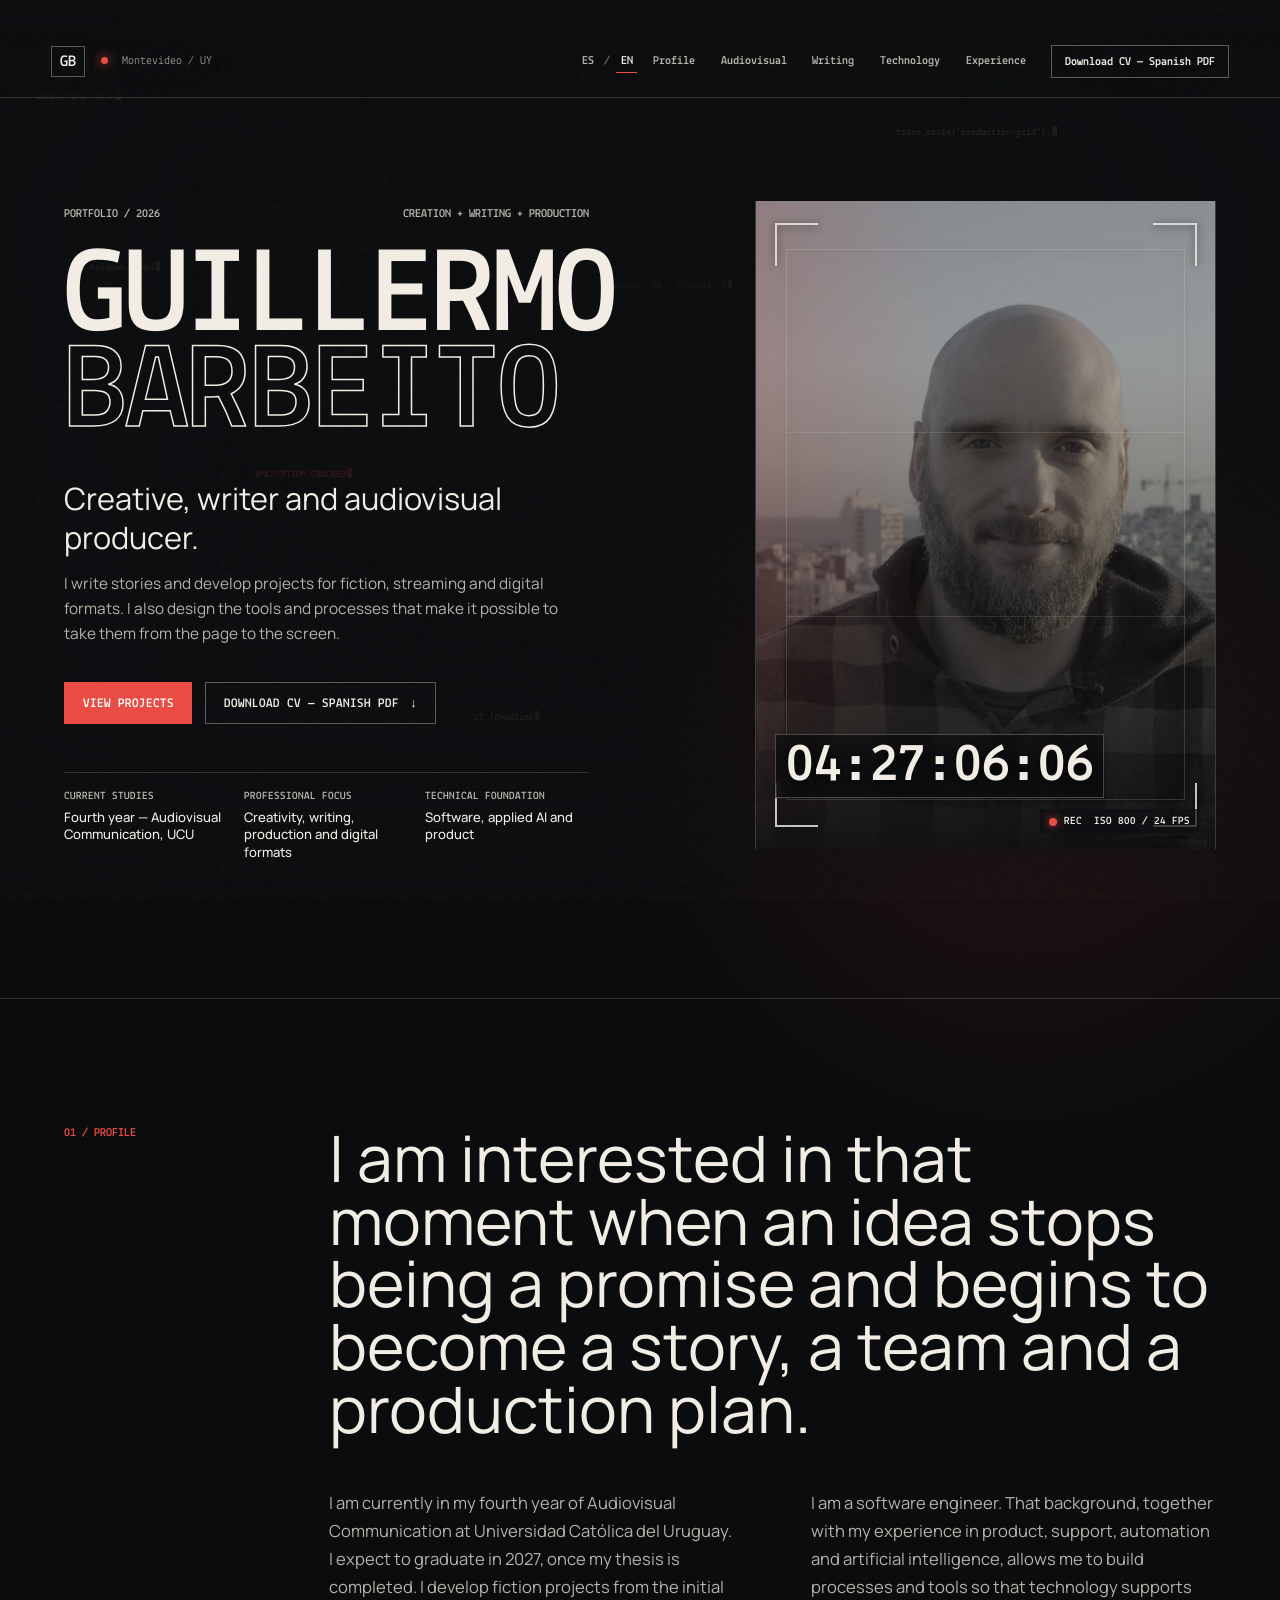
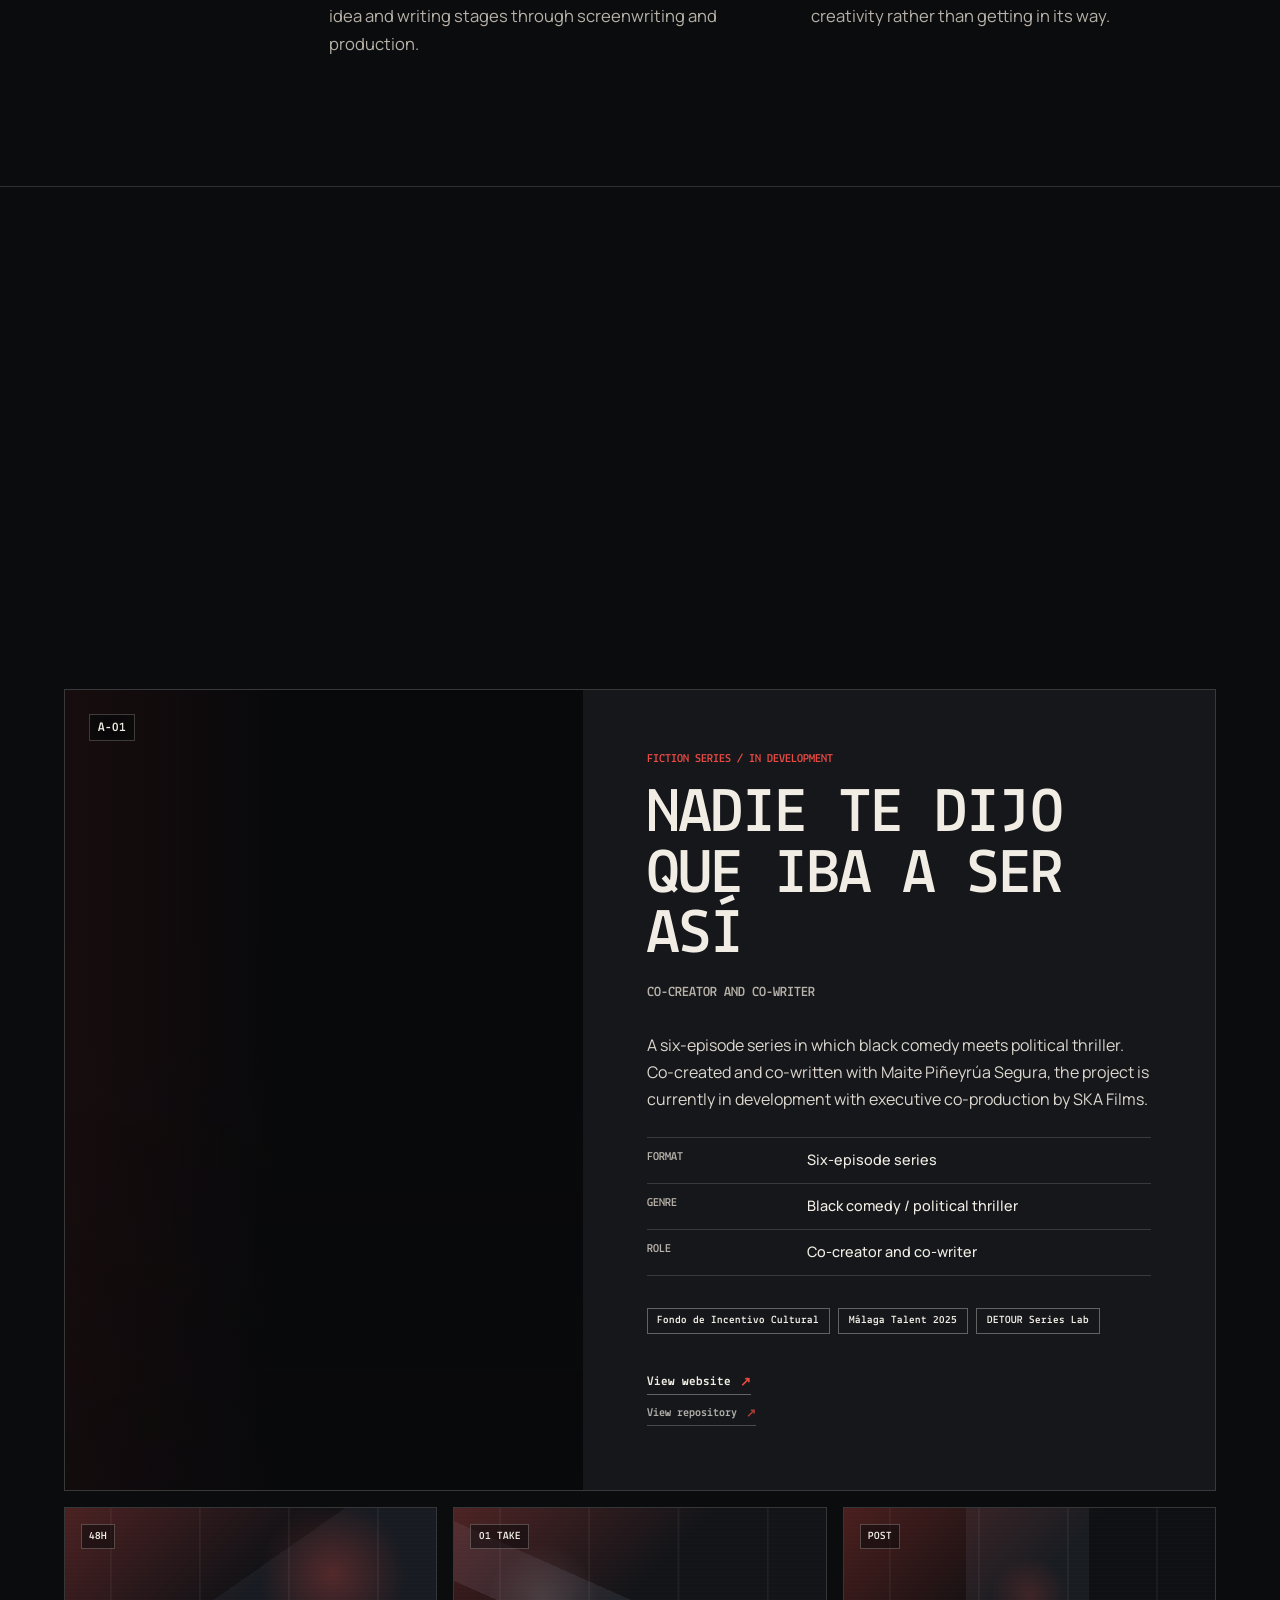
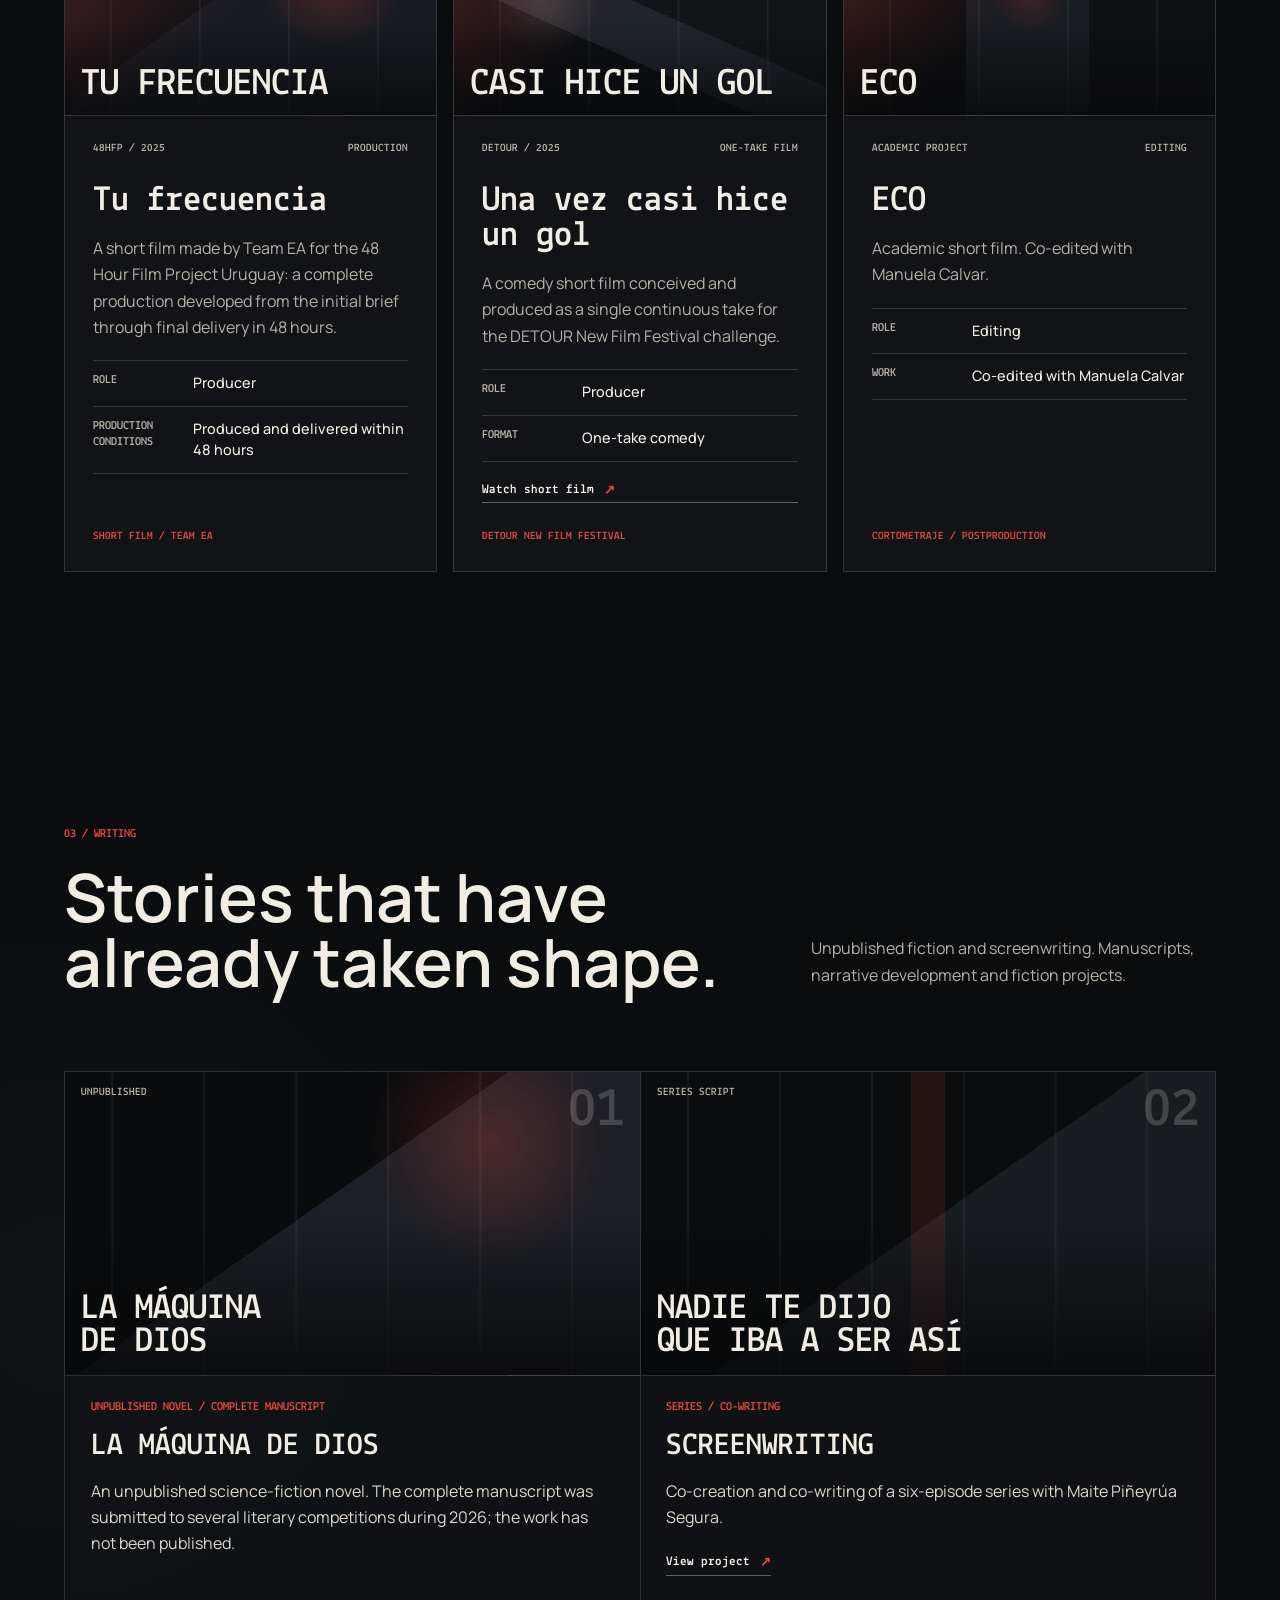
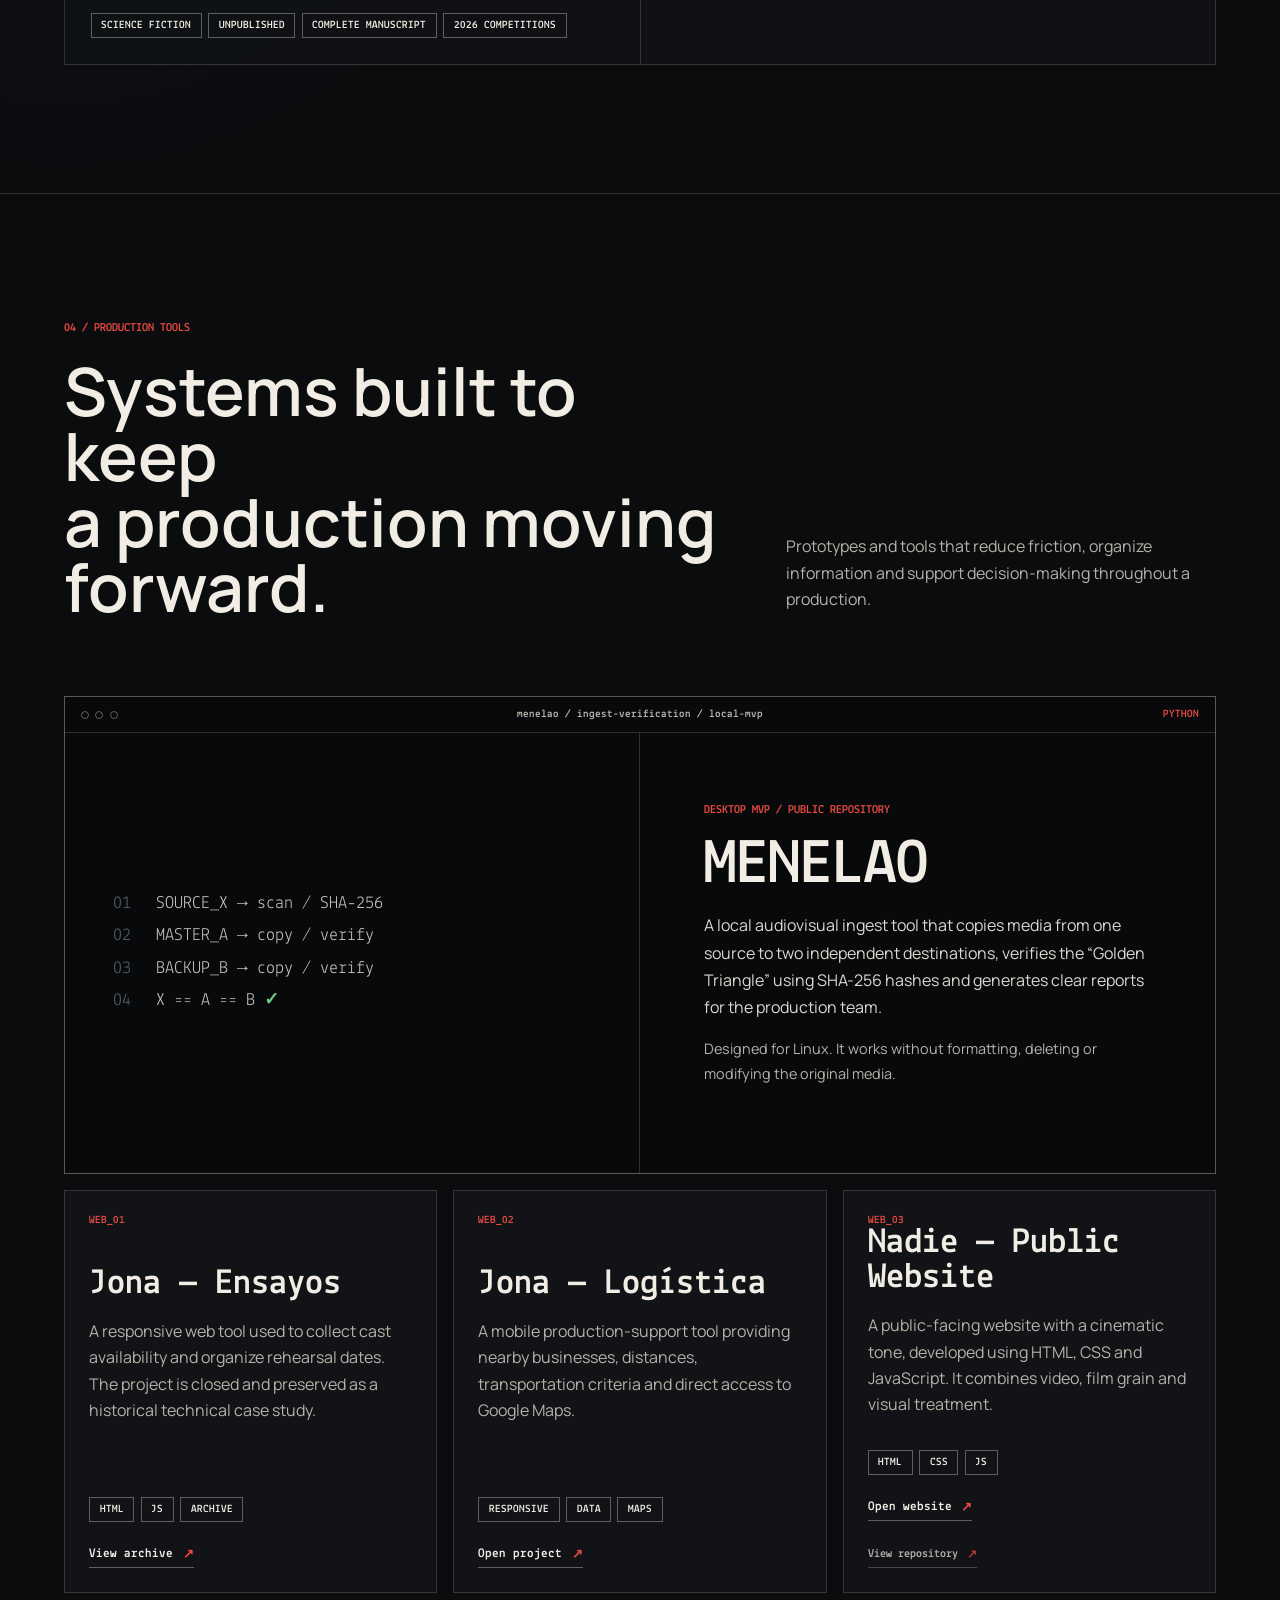
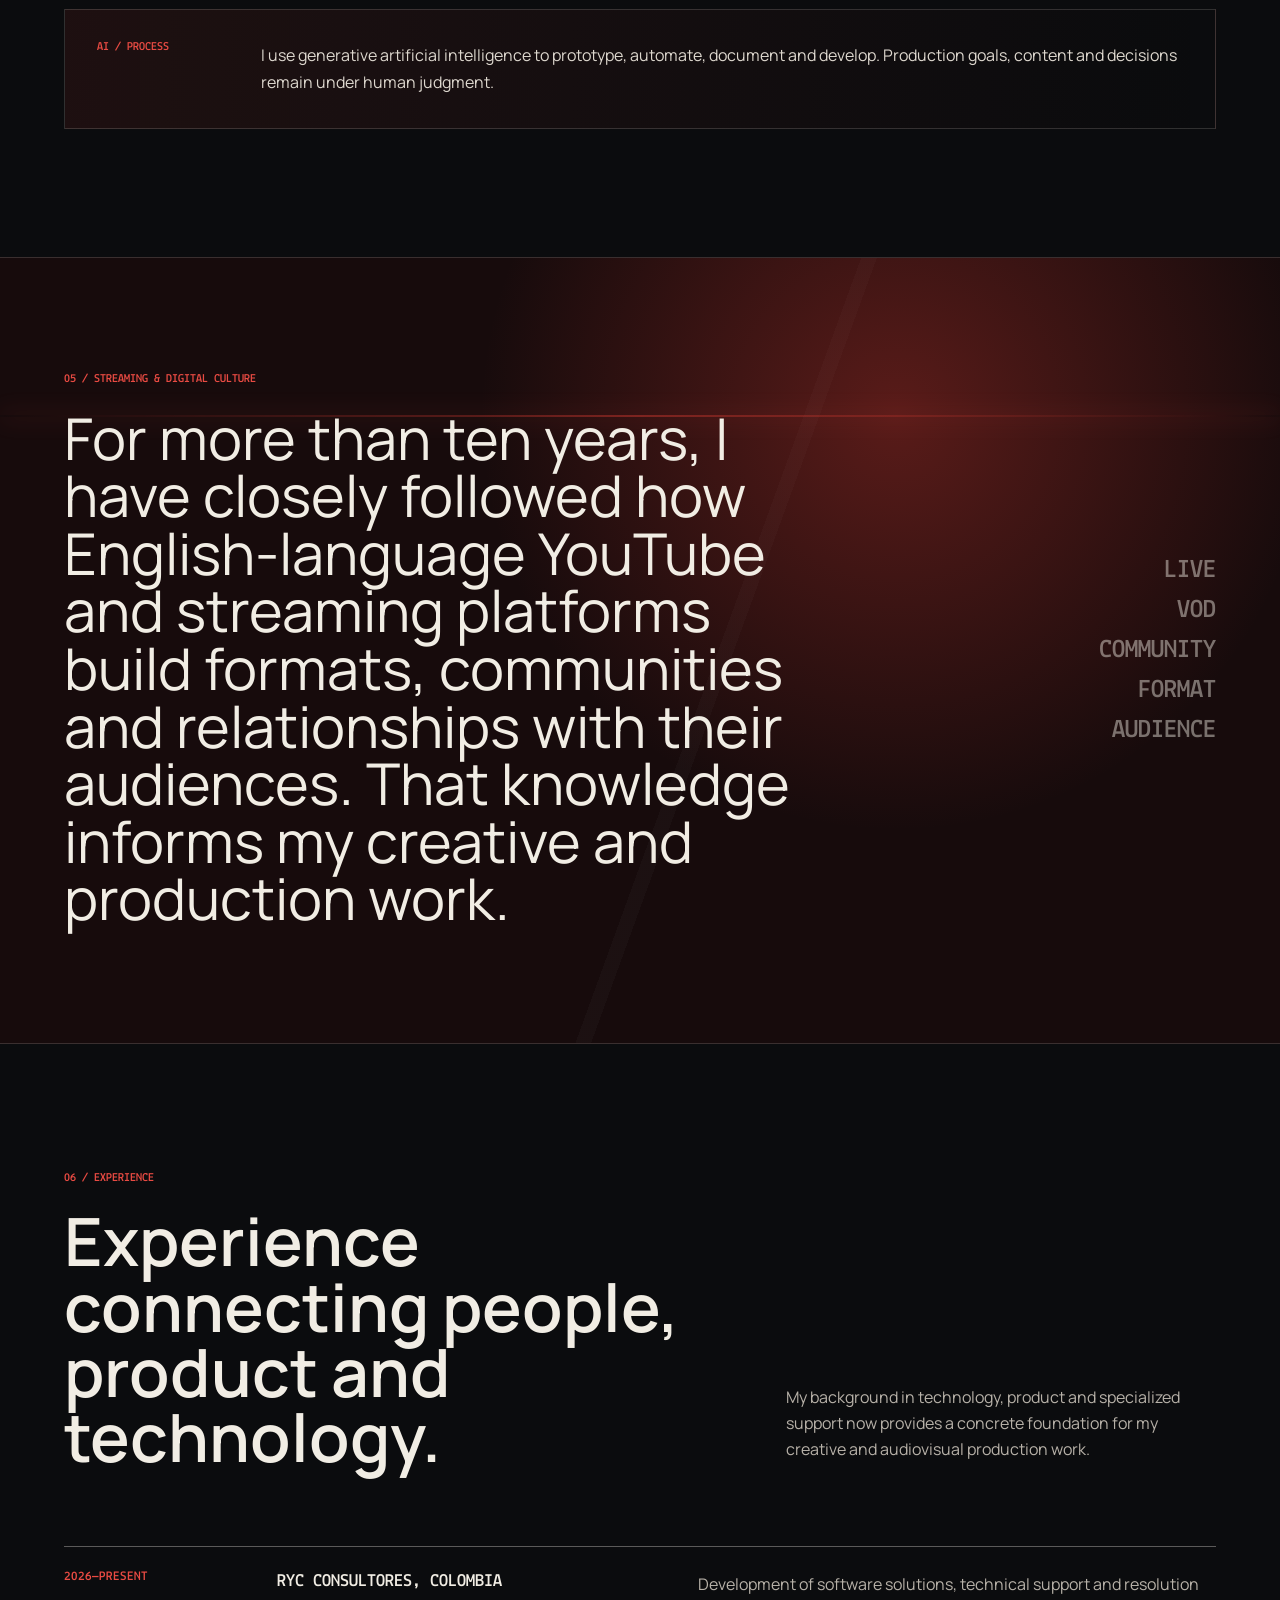
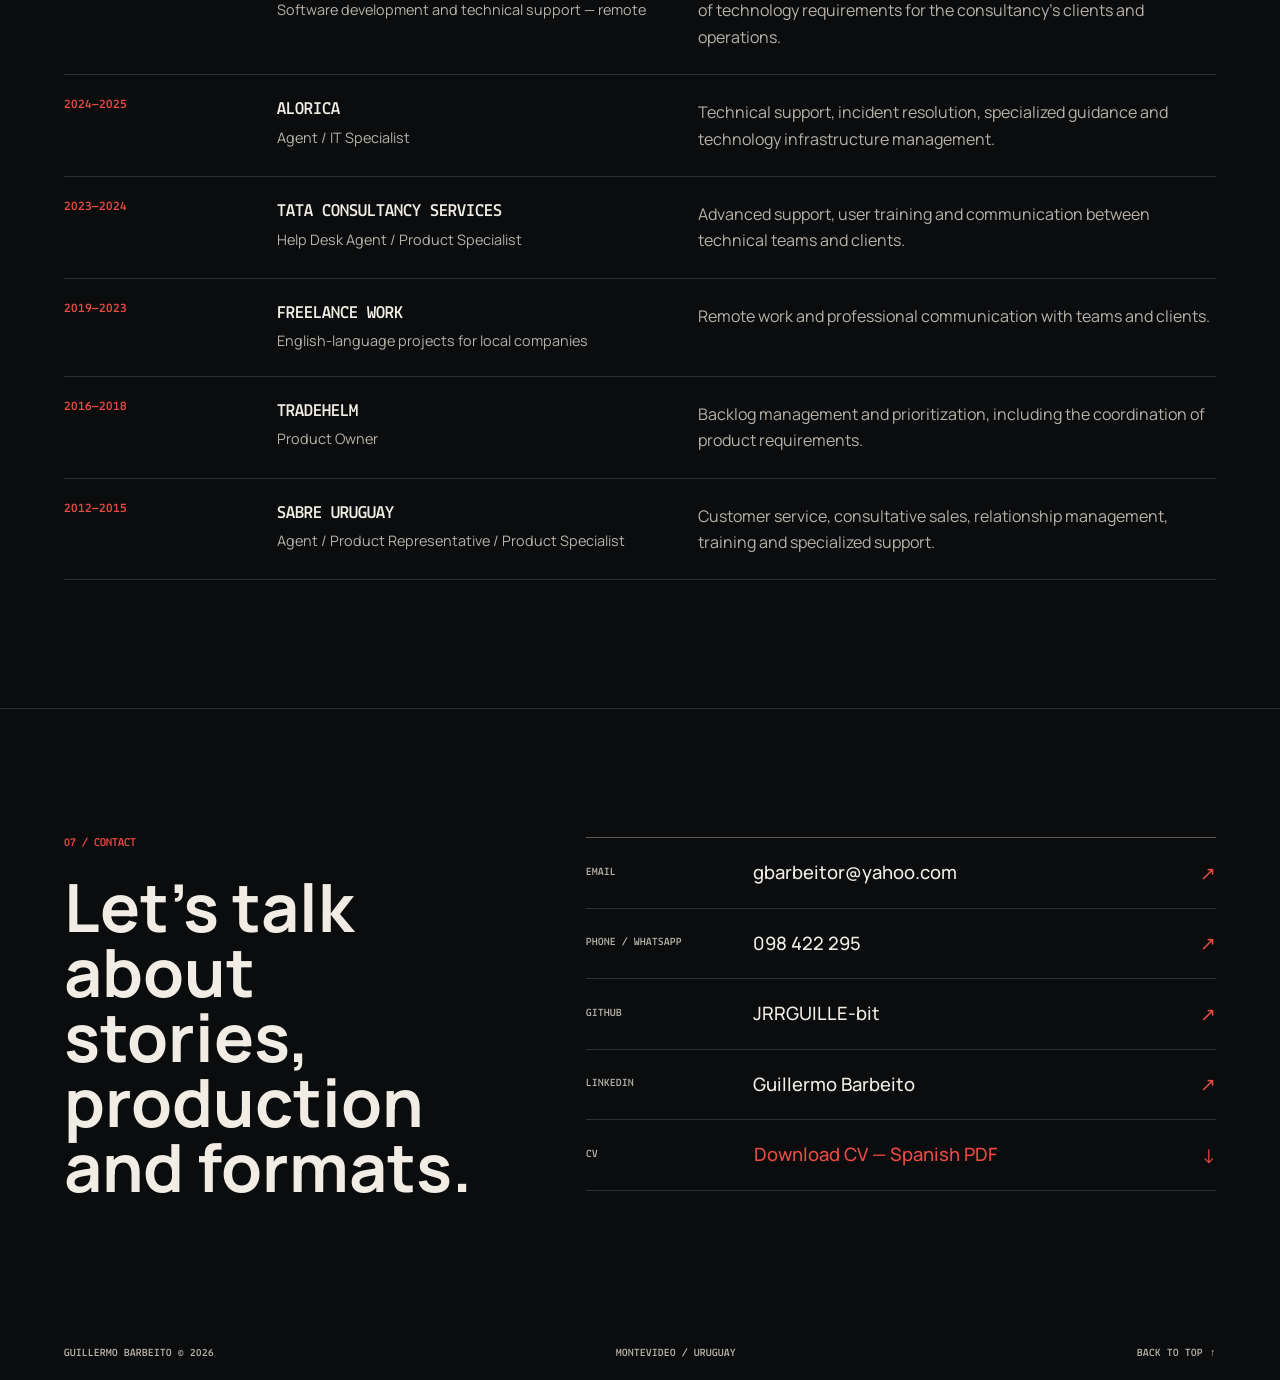
==== commit f1a15f20: "Update English portfolio project status" ====
--- a/en/index.html
+++ b/en/index.html
@@ -315,7 +315,7 @@
             <p><span>04</span> X == A == B <b>✓</b></p>
           </div>
           <div class="terminal-copy">
-            <div class="project-kicker">DESKTOP MVP / PRIVATE REPOSITORY</div>
+            <div class="project-kicker">DESKTOP MVP / PUBLIC REPOSITORY</div>
             <h3>MENELAO</h3>
             <p>A local audiovisual ingest tool that copies media from one source to two independent destinations, verifies the “Golden Triangle” using SHA-256 hashes and generates clear reports for the production team.</p>
             <p class="muted">Designed for Linux. It works without formatting, deleting or modifying the original media.</p>
@@ -327,9 +327,9 @@
         <article class="tool-card reveal">
           <div class="tool-code">WEB_01</div>
           <h3>Jona — Ensayos</h3>
-          <p>A responsive web form designed to gather cast availability and organize rehearsal dates, prepared for integration with Google Apps Script and Google Sheets.</p>
-          <div class="tech-tags"><span>HTML</span><span>JS</span><span>APPS SCRIPT</span></div>
-          <a class="text-link" href="https://jrrguille-bit.github.io/jona-ensayos/" target="_blank" rel="noopener noreferrer">Open project <span>↗</span></a>
+          <p>A responsive web tool used to collect cast availability and organize rehearsal dates. The project is closed and preserved as a historical technical case study.</p>
+          <div class="tech-tags"><span>HTML</span><span>JS</span><span>ARCHIVE</span></div>
+          <a class="text-link" href="https://jrrguille-bit.github.io/jona-ensayos/" target="_blank" rel="noopener noreferrer">View archive <span>↗</span></a>
         </article>
 
         <article class="tool-card reveal">
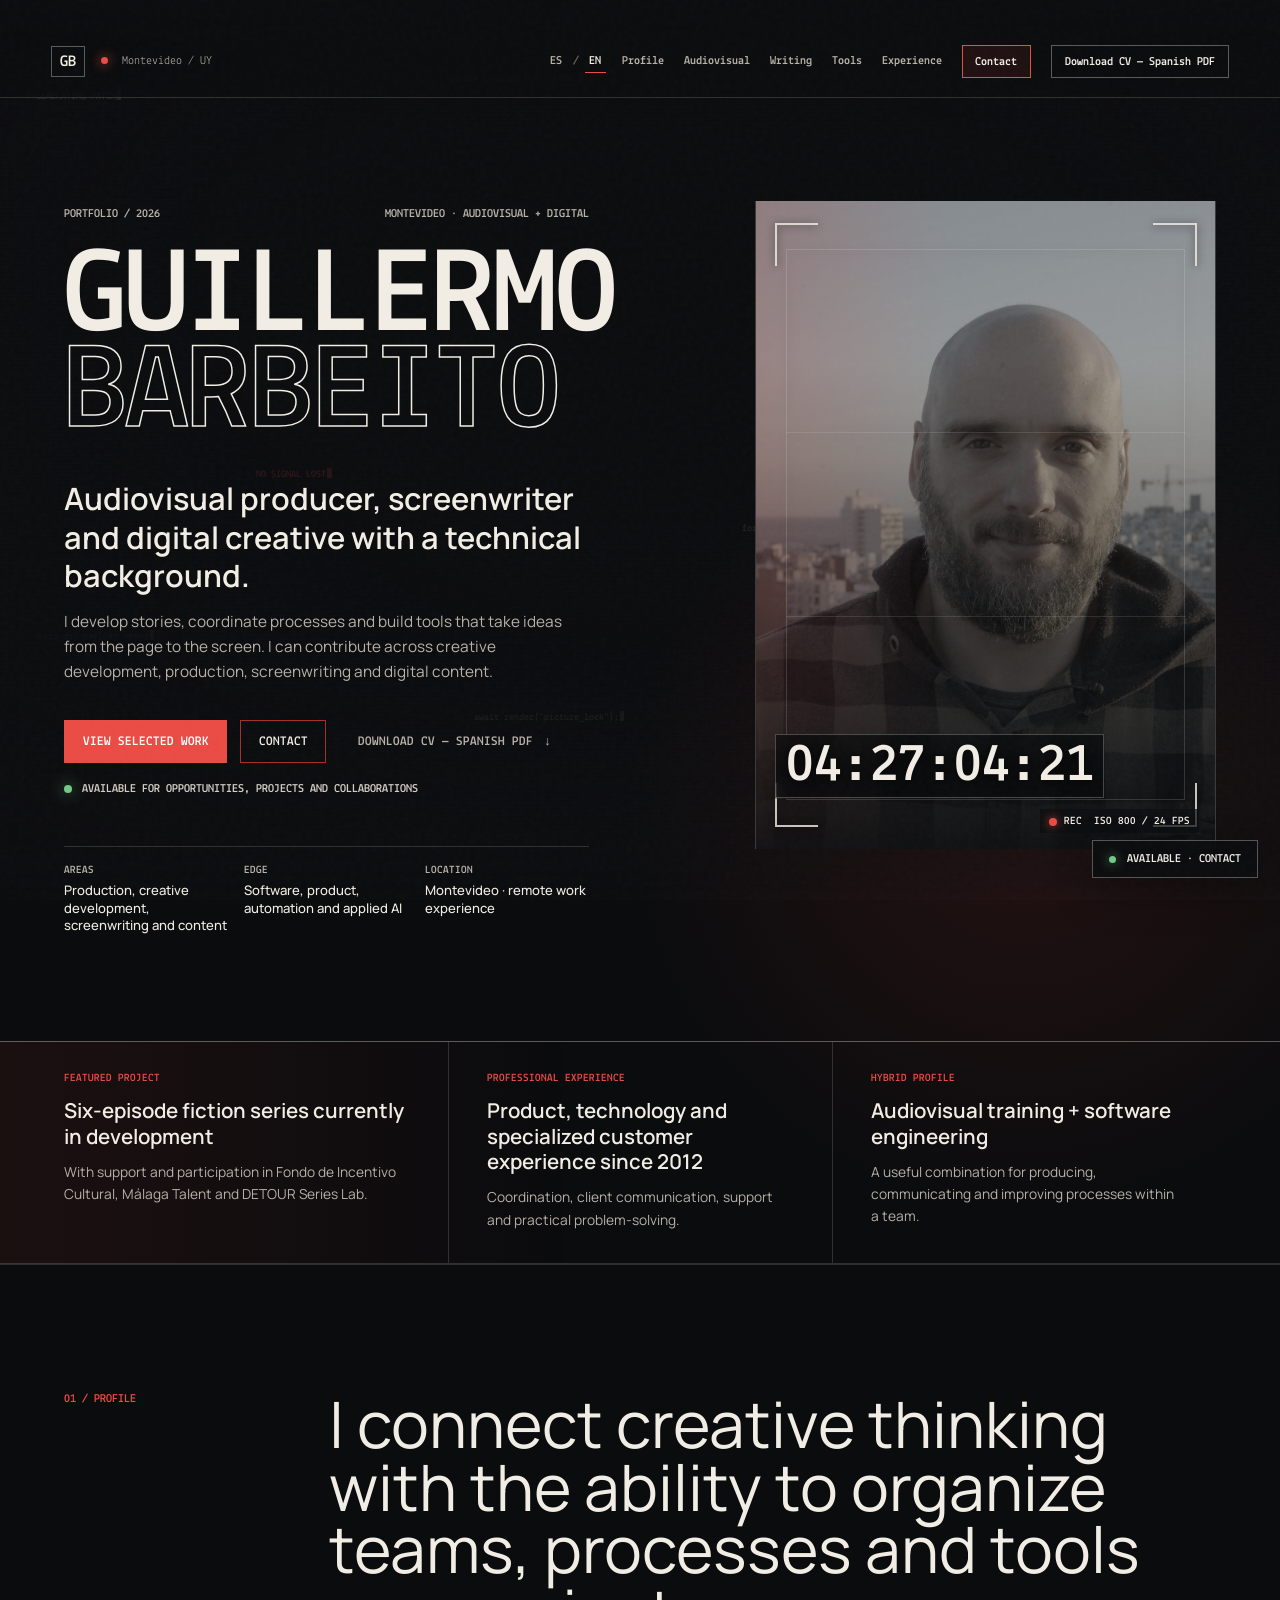
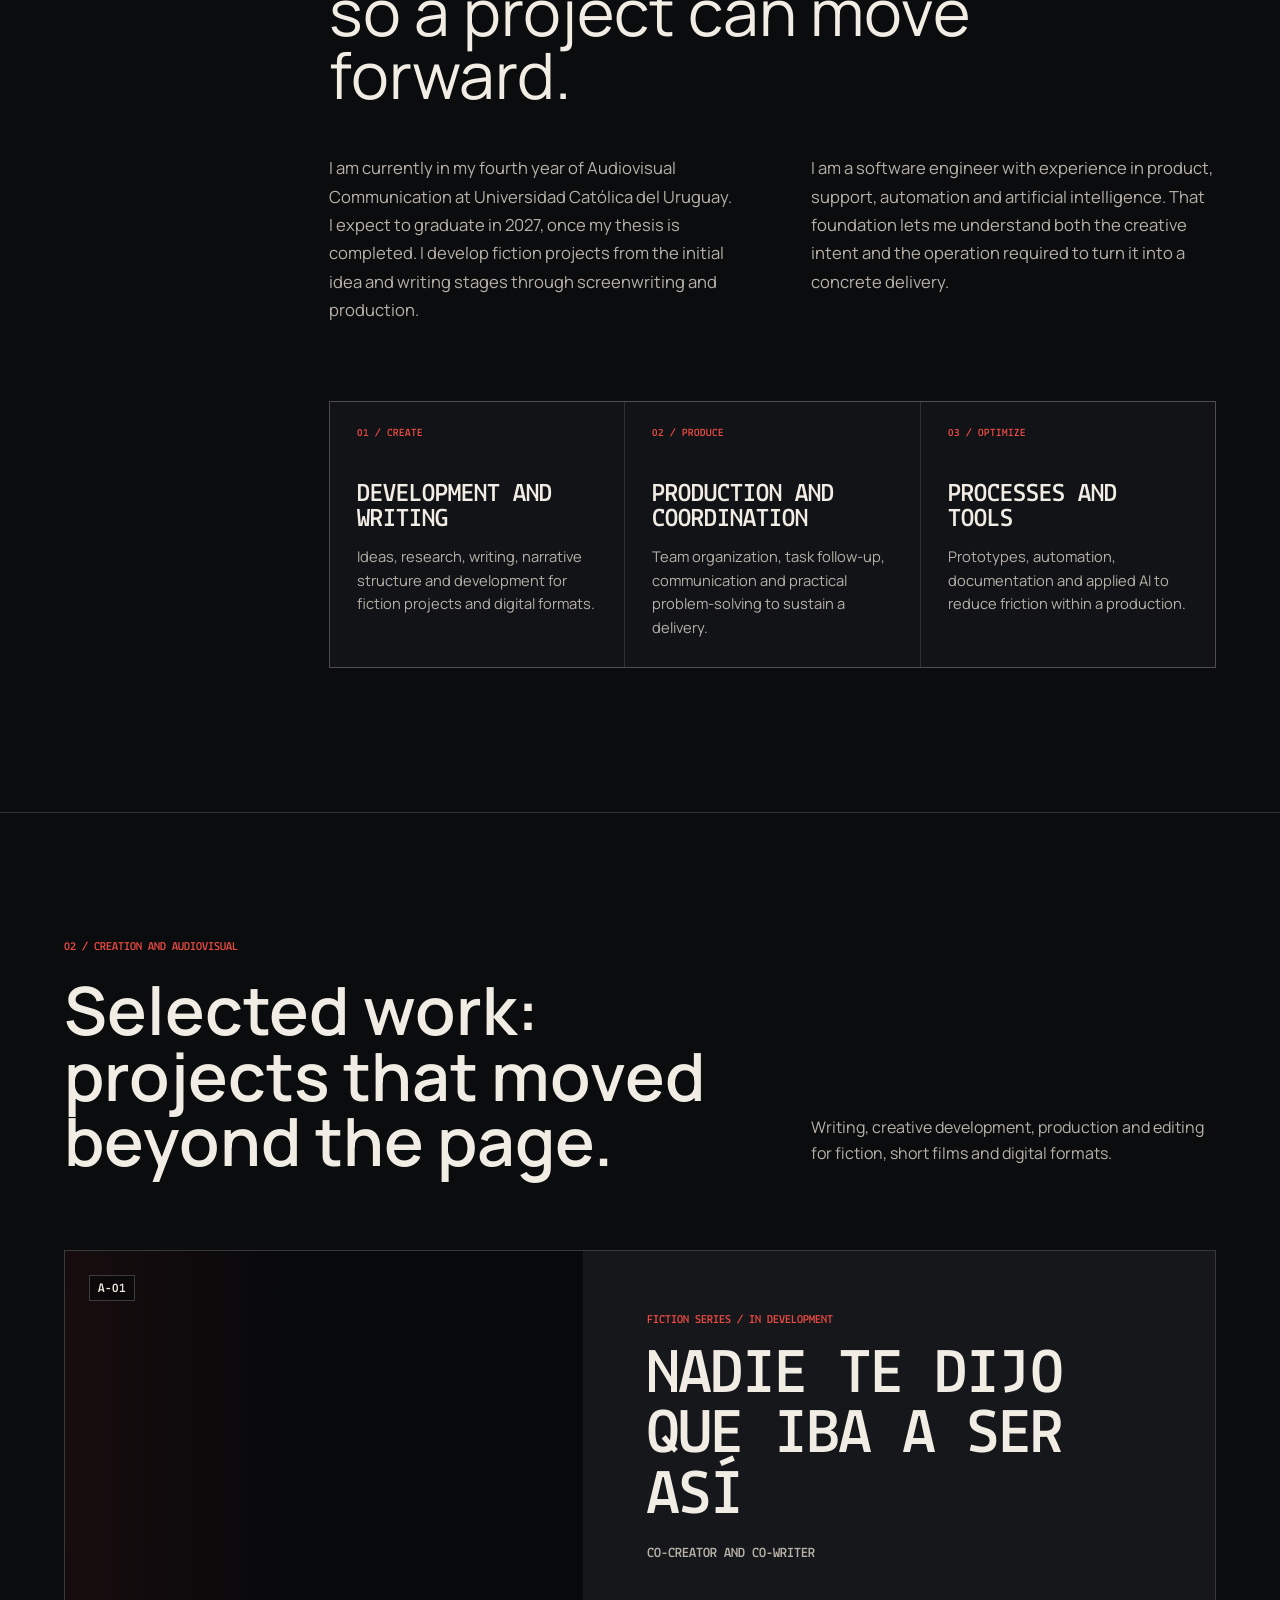
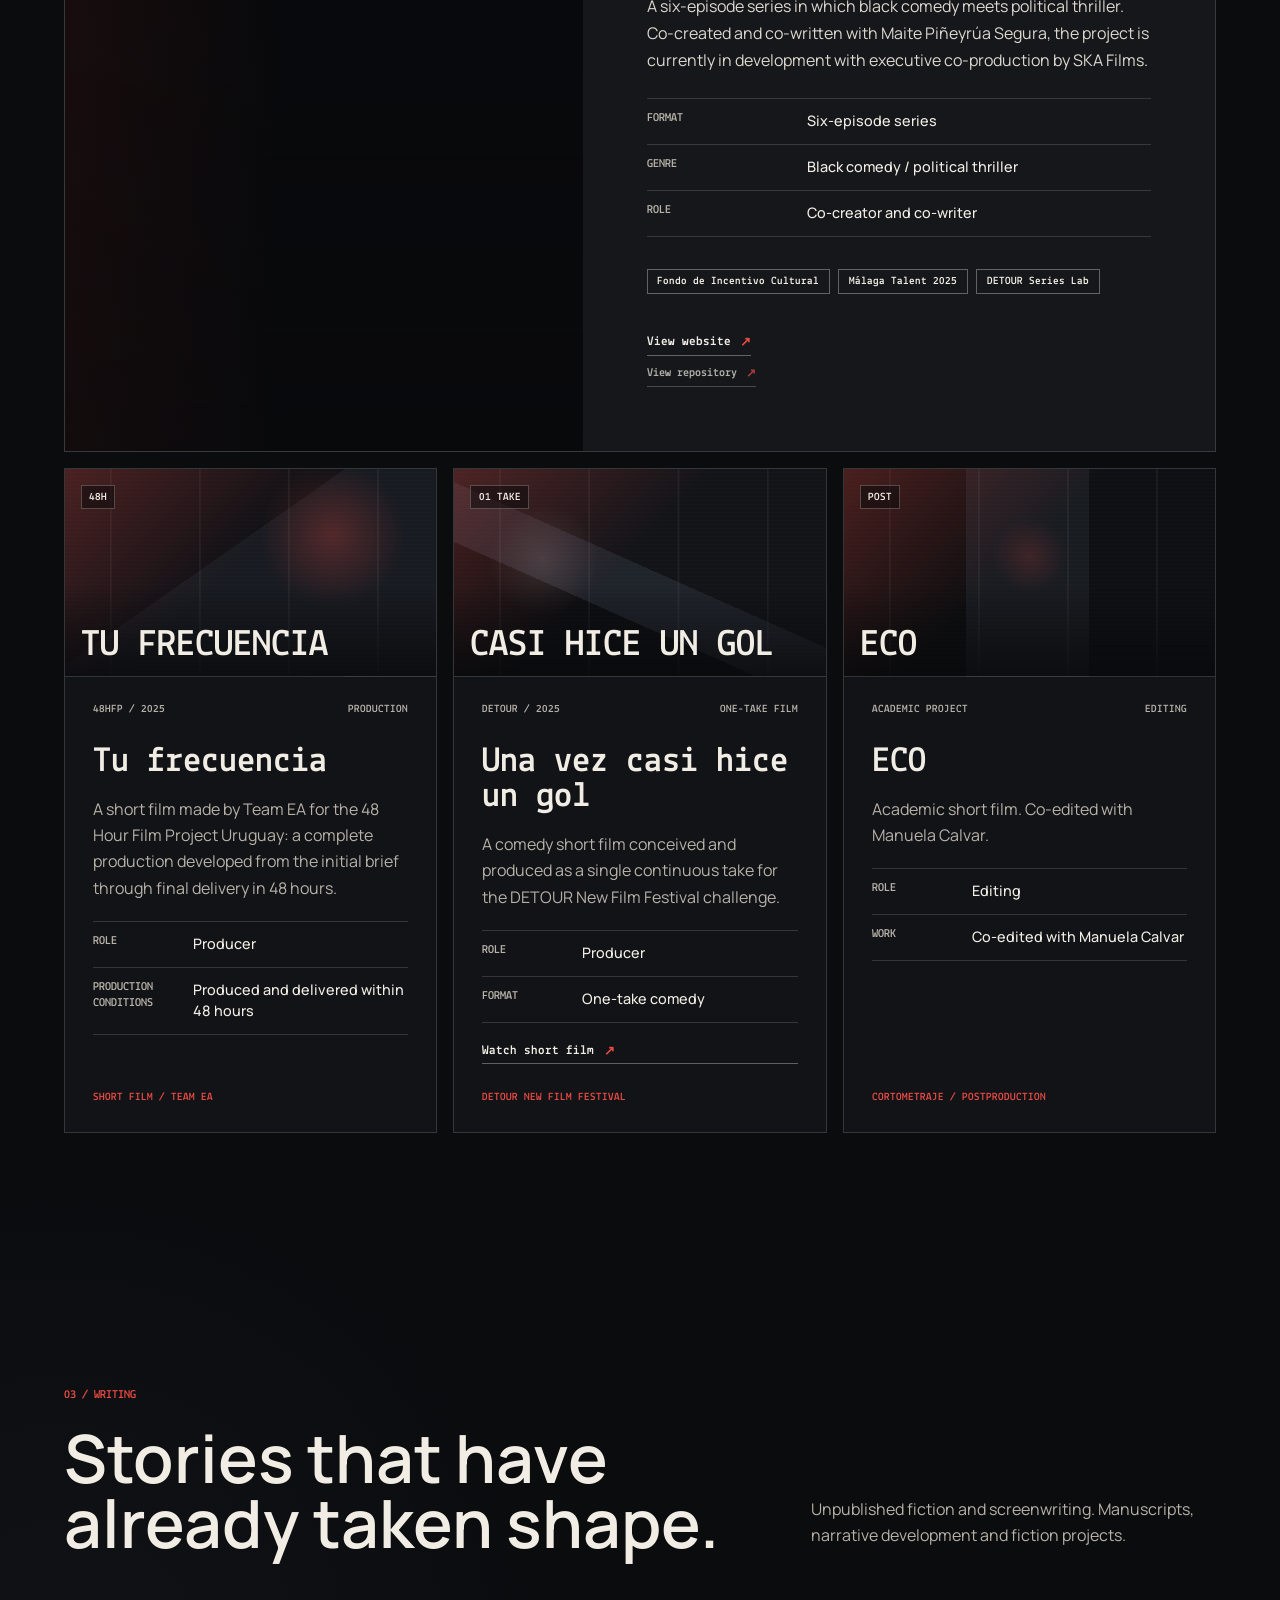
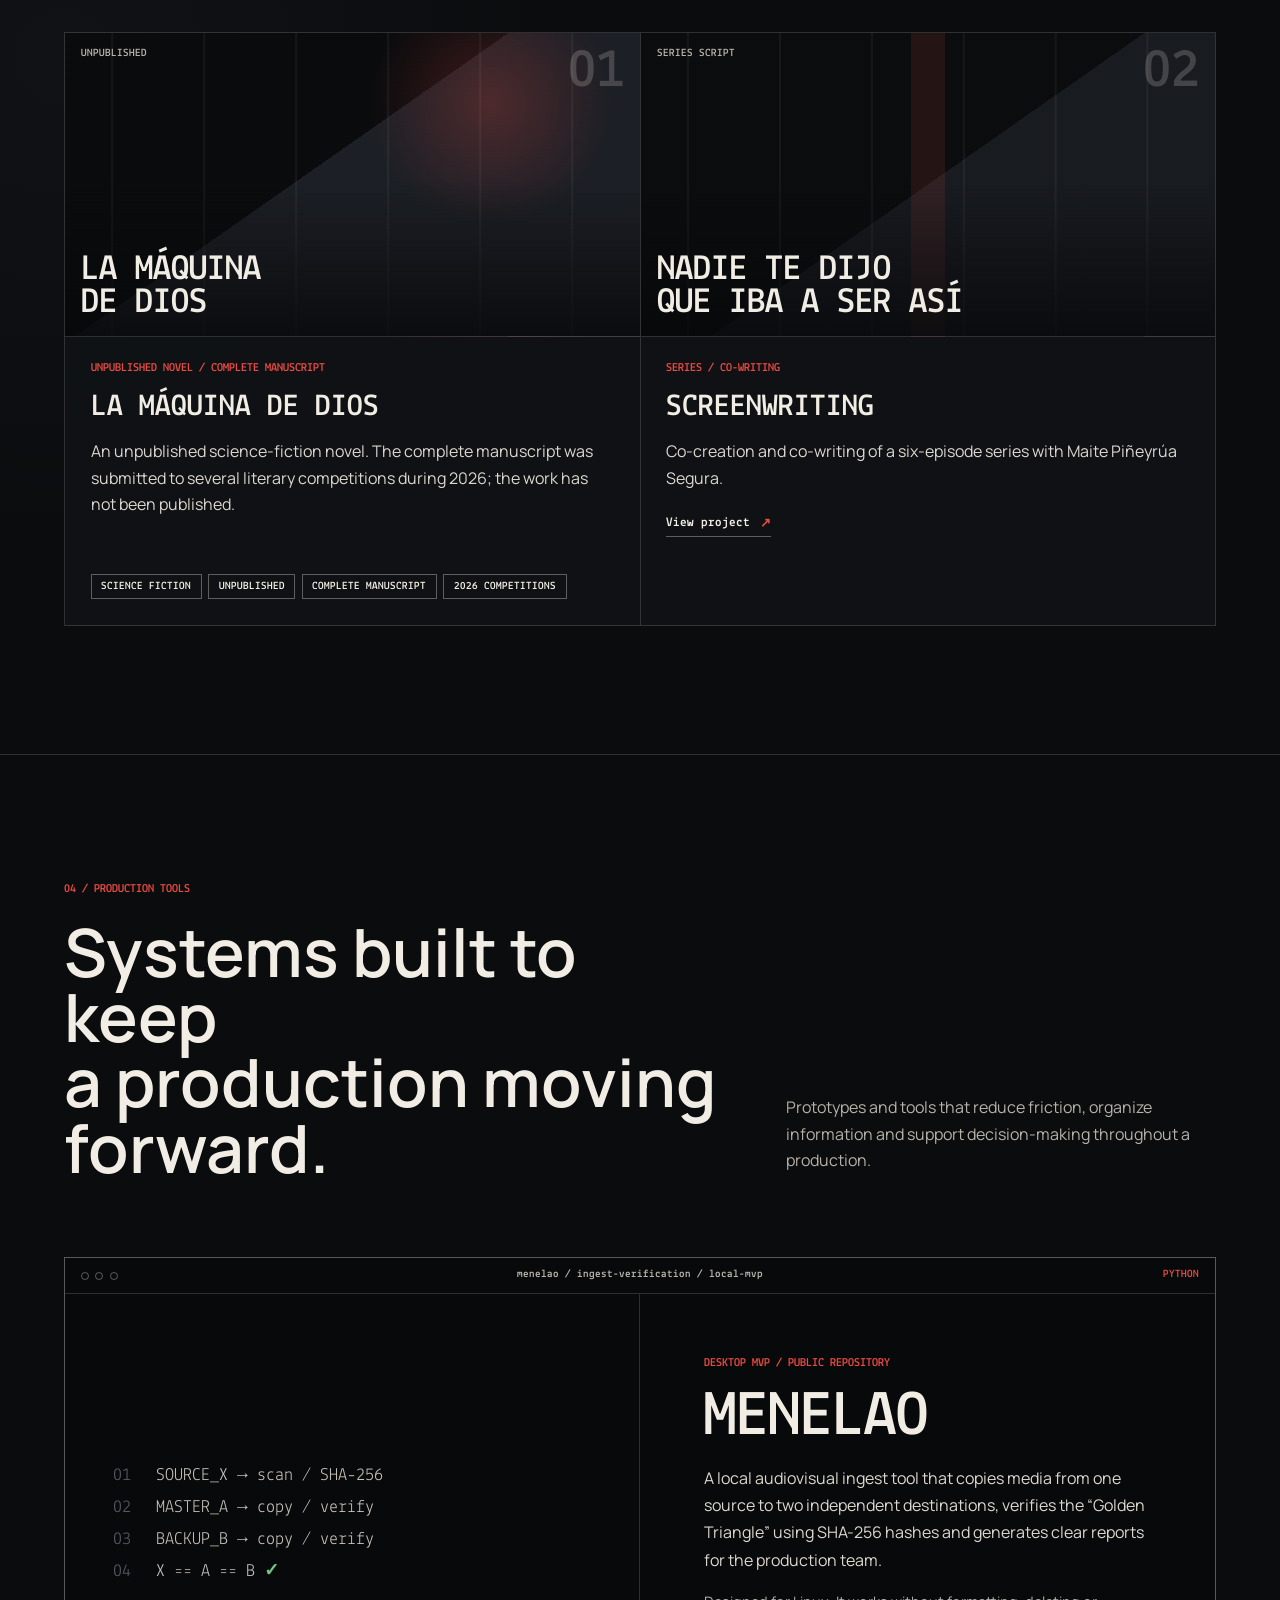
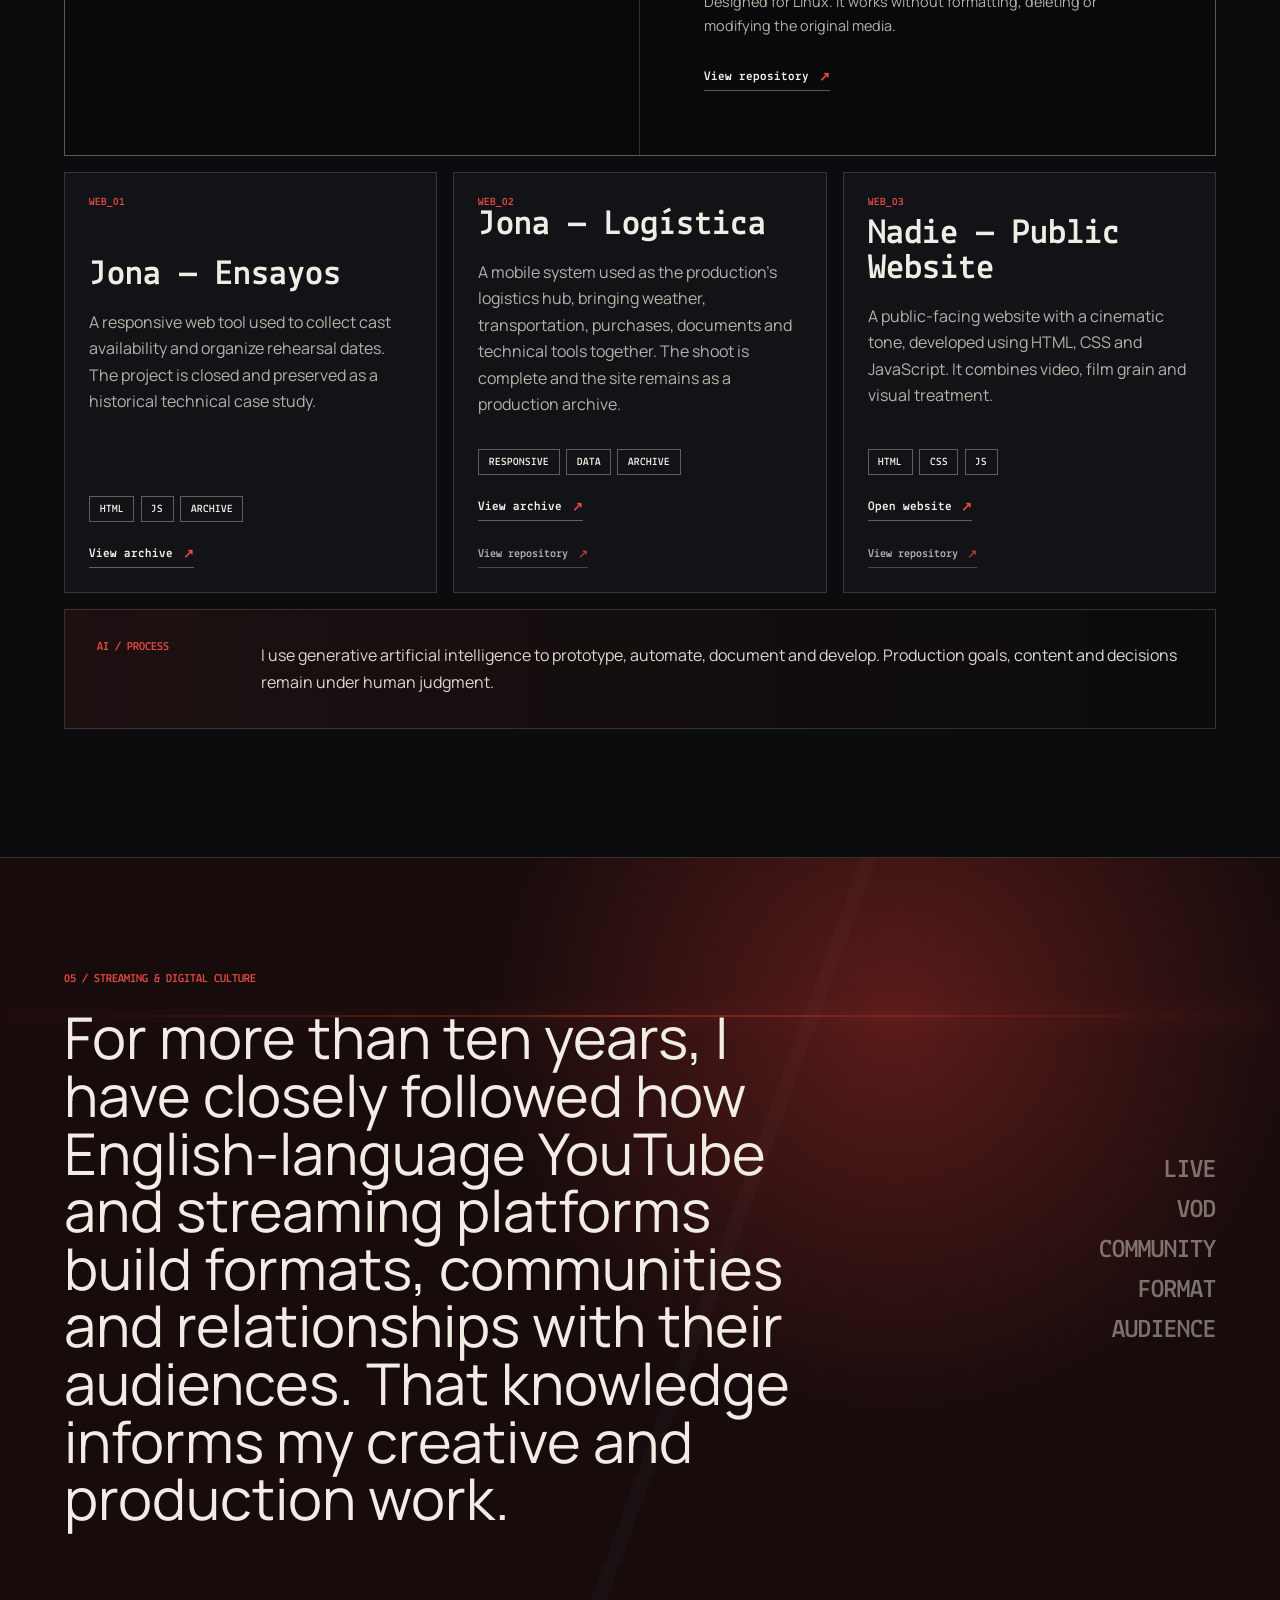
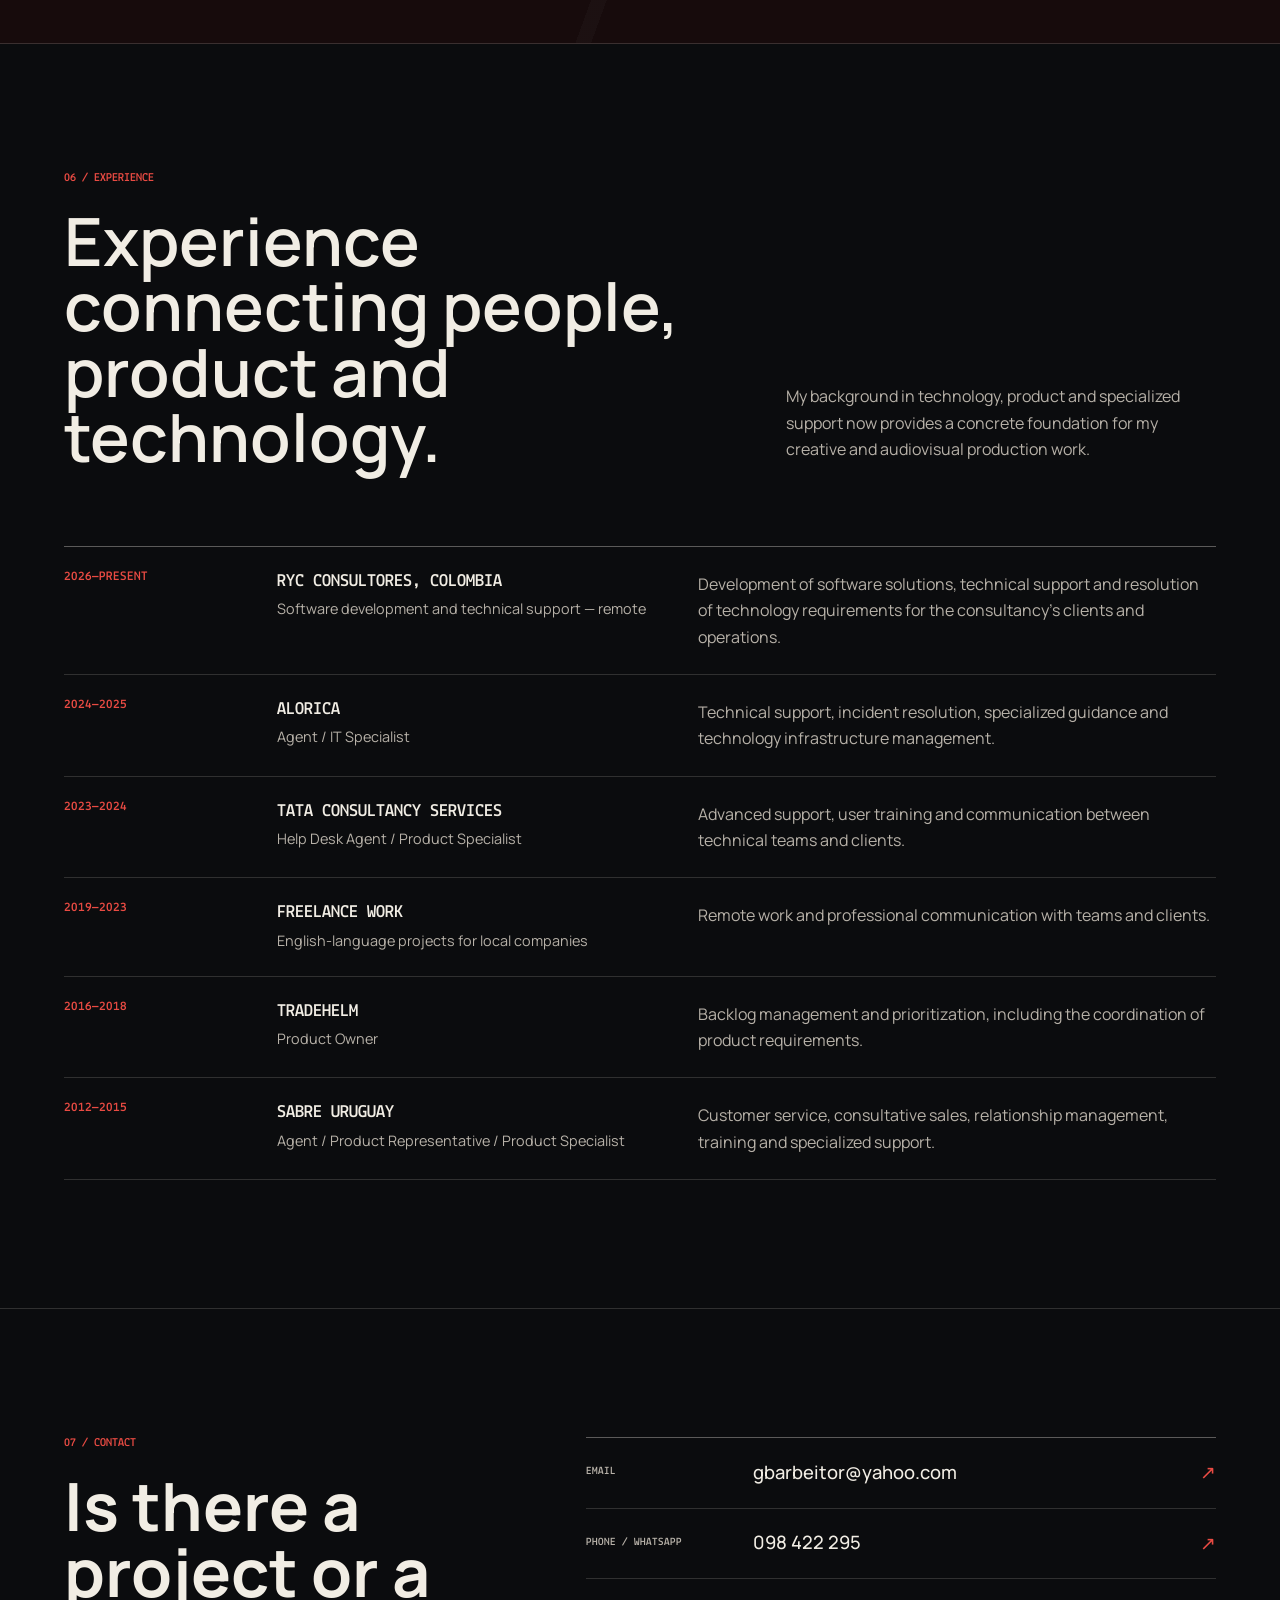
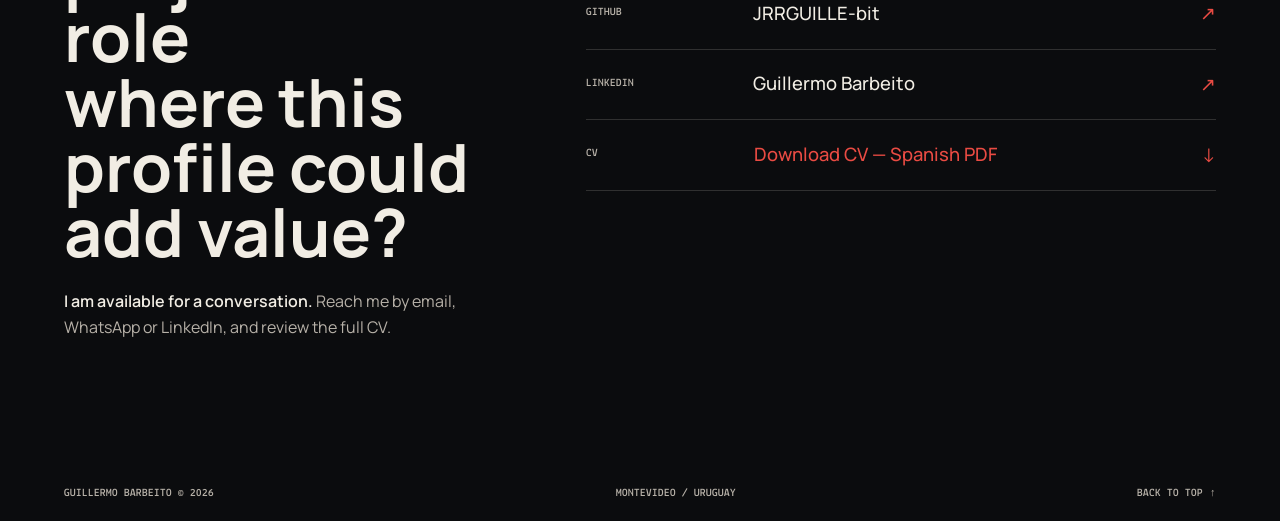
==== commit da5aebb2: "Refine English portfolio for hiring" ====
--- a/en/index.html
+++ b/en/index.html
@@ -1,4 +1,4 @@
-<!doctype html>
+<!DOCTYPE html>
 <html lang="en">
 <head>
   <meta charset="utf-8">
@@ -6,8 +6,8 @@
   <meta name="theme-color" content="#0c0d0f">
   <meta name="color-scheme" content="dark">
 
-  <title>Guillermo Barbeito — Creative, Writer and Audiovisual Producer</title>
-  <meta name="description" content="Professional portfolio of Guillermo Barbeito: creative, writer and audiovisual producer. Fiction, streaming, digital formats and production tools.">
+  <title>Guillermo Barbeito — Audiovisual Producer &amp; Screenwriter</title>
+  <meta name="description" content="Portfolio of Guillermo Barbeito, an audiovisual producer and screenwriter based in Montevideo. Creative development, production, digital content and tools for teams.">
   <meta name="author" content="Guillermo Barbeito">
   <meta name="robots" content="index, follow, max-image-preview:large">
   <meta name="google-site-verification" content="N3N9ww8UlENGI34N0jalMqL5cs5qbOLsxG3eL_jdU_I">
@@ -20,8 +20,8 @@
   <meta property="og:locale" content="en_US">
   <meta property="og:locale:alternate" content="es_UY">
   <meta property="og:site_name" content="Guillermo Barbeito">
-  <meta property="og:title" content="Guillermo Barbeito — Creative, Writer and Audiovisual Producer">
-  <meta property="og:description" content="Stories, audiovisual production, streaming and tools for taking ideas from the page to the screen.">
+  <meta property="og:title" content="Guillermo Barbeito — Audiovisual Production, Screenwriting and Digital Content">
+  <meta property="og:description" content="I develop stories, coordinate processes and build tools to take ideas from the page to the screen.">
   <meta property="og:url" content="https://jrrguille-bit.github.io/guillermo-barbeito/en/">
   <meta property="og:image" content="https://jrrguille-bit.github.io/guillermo-barbeito/Nadie%20te%20dijo%20que%20iba%20a%20ser%20as%C3%AD_Foto%20Guillermo.jpg">
   <meta property="og:image:type" content="image/jpeg">
@@ -30,8 +30,8 @@
   <meta property="og:image:alt" content="Professional portrait of Guillermo Barbeito in Montevideo">
 
   <meta name="twitter:card" content="summary_large_image">
-  <meta name="twitter:title" content="Guillermo Barbeito — Creative, Writer and Audiovisual Producer">
-  <meta name="twitter:description" content="Stories, audiovisual production, streaming and tools for taking ideas from the page to the screen.">
+  <meta name="twitter:title" content="Guillermo Barbeito — Audiovisual Production, Screenwriting and Digital Content">
+  <meta name="twitter:description" content="I develop stories, coordinate processes and build tools to take ideas from the page to the screen.">
   <meta name="twitter:image" content="https://jrrguille-bit.github.io/guillermo-barbeito/Nadie%20te%20dijo%20que%20iba%20a%20ser%20as%C3%AD_Foto%20Guillermo.jpg">
   <meta name="twitter:image:alt" content="Professional portrait of Guillermo Barbeito in Montevideo">
 
@@ -49,6 +49,7 @@
   <link rel="stylesheet" href="../visual-qa.css">
   <link rel="stylesheet" href="../code-background.css">
   <link rel="stylesheet" href="../portfolio-depth.css">
+  <link rel="stylesheet" href="../recruitment-pass.css">
   <style>
     html { scroll-padding-top: 84px; }
     section[id] { scroll-margin-top: 84px; }
@@ -77,7 +78,7 @@
       "addressLocality": "Montevideo",
       "addressCountry": "UY"
     },
-    "jobTitle": "Creative, writer and audiovisual producer",
+    "jobTitle": "Audiovisual producer, screenwriter and digital creative",
     "worksFor": {
       "@type": "Organization",
       "name": "RyC Consultores"
@@ -112,7 +113,7 @@
       <span class="brand-mark">GB</span>
       <span class="brand-status"><i></i> Montevideo / UY</span>
     </a>
-    <div class="language-switcher" aria-label="Language selector">
+    <div class="language-switcher" role="group" aria-label="Language selector">
       <a href="../" lang="es-UY" data-language-option="es" aria-label="View Spanish version">ES</a>
       <span aria-hidden="true">/</span>
       <a href="./" lang="en" data-language-option="en" aria-label="View English version" aria-current="page">EN</a>
@@ -122,8 +123,9 @@
       <a href="#perfil">Profile</a>
       <a href="#audiovisual">Audiovisual</a>
       <a href="#escritura">Writing</a>
-      <a href="#tecnologia">Technology</a>
+      <a href="#tecnologia">Tools</a>
       <a href="#trayectoria">Experience</a>
+      <a class="nav-contact" href="#contacto">Contact</a>
       <a class="nav-cv" href="../Guillermo-Barbeito-CV.pdf" download>Download CV — Spanish PDF</a>
     </nav>
   </header>
@@ -131,22 +133,24 @@
   <main id="contenido">
     <section id="inicio" class="hero section-grid">
       <div class="hero-copy reveal">
-        <p class="eyebrow"><span>PORTFOLIO / 2026</span><span>CREATION + WRITING + PRODUCTION</span></p>
+        <p class="eyebrow"><span>PORTFOLIO / 2026</span><span>MONTEVIDEO · AUDIOVISUAL + DIGITAL</span></p>
         <h1>Guillermo<br><span>Barbeito</span></h1>
-        <p class="hero-role">Creative, writer and audiovisual producer.</p>
-        <p class="hero-summary">I write stories and develop projects for fiction, streaming and digital formats. I also design the tools and processes that make it possible to take them from the page to the screen.</p>
+        <p class="hero-role">Audiovisual producer, screenwriter and digital creative with a technical background.</p>
+        <p class="hero-summary">I develop stories, coordinate processes and build tools that take ideas from the page to the screen. I can contribute across creative development, production, screenwriting and digital content.</p>
         <div class="hero-actions">
-          <a class="button button-primary" href="#audiovisual">View projects</a>
-          <a class="button button-ghost" href="../Guillermo-Barbeito-CV.pdf" download>Download CV — Spanish PDF <span aria-hidden="true">↓</span></a>
-        </div>
-        <div class="hero-meta" aria-label="Professional information">
-          <div><span>Current studies</span><strong>Fourth year — Audiovisual Communication, UCU</strong></div>
-          <div><span>Professional focus</span><strong>Creativity, writing, production and digital formats</strong></div>
-          <div><span>Technical foundation</span><strong>Software, applied AI and product</strong></div>
-        </div>
-      </div>
-
-      <div class="hero-visual reveal" aria-label="Portrait of Guillermo Barbeito">
+          <a class="button button-primary" href="#audiovisual">View selected work</a>
+          <a class="button button-ghost button-contact" href="#contacto">Contact</a>
+          <a class="button button-cv" href="../Guillermo-Barbeito-CV.pdf" download>Download CV — Spanish PDF <span aria-hidden="true">↓</span></a>
+        </div>
+        <p class="hero-availability">Available for opportunities, projects and collaborations</p>
+        <ul class="hero-meta" aria-label="Professional information">
+          <li><span>Areas</span><strong>Production, creative development, screenwriting and content</strong></li>
+          <li><span>Edge</span><strong>Software, product, automation and applied AI</strong></li>
+          <li><span>Location</span><strong>Montevideo · remote work experience</strong></li>
+        </ul>
+      </div>
+
+      <div class="hero-visual reveal">
         <div class="portrait-wrap">
           <img src="../Nadie%20te%20dijo%20que%20iba%20a%20ser%20as%C3%AD_Foto%20Guillermo.jpg" width="2048" height="1365" alt="Professional portrait of Guillermo Barbeito" fetchpriority="high" decoding="async">
           <div class="portrait-overlay"></div>
@@ -156,14 +160,37 @@
       </div>
     </section>
 
+    <section class="proof-strip reveal" aria-label="Selected experience">
+      <article class="proof-item">
+        <span>FEATURED PROJECT</span>
+        <strong>Six-episode fiction series currently in development</strong>
+        <p>With support and participation in Fondo de Incentivo Cultural, Málaga Talent and DETOUR Series Lab.</p>
+      </article>
+      <article class="proof-item">
+        <span>PROFESSIONAL EXPERIENCE</span>
+        <strong>Product, technology and specialized customer experience since 2012</strong>
+        <p>Coordination, client communication, support and practical problem-solving.</p>
+      </article>
+      <article class="proof-item">
+        <span>HYBRID PROFILE</span>
+        <strong>Audiovisual training + software engineering</strong>
+        <p>A useful combination for producing, communicating and improving processes within a team.</p>
+      </article>
+    </section>
+
     <section id="perfil" class="statement section-pad reveal">
       <div class="section-index">01 / PROFILE</div>
       <div class="statement-copy">
-        <p class="lead">I am interested in that moment when an idea stops being a promise and begins to become a story, a team and a production plan.</p>
+        <p class="lead">I connect creative thinking with the ability to organize teams, processes and tools so a project can move forward.</p>
         <div class="statement-columns">
           <p>I am currently in my fourth year of Audiovisual Communication at Universidad Católica del Uruguay. I expect to graduate in 2027, once my thesis is completed. I develop fiction projects from the initial idea and writing stages through screenwriting and production.</p>
-          <p>I am a software engineer. That background, together with my experience in product, support, automation and artificial intelligence, allows me to build processes and tools so that technology supports creativity rather than getting in its way.</p>
-        </div>
+          <p>I am a software engineer with experience in product, support, automation and artificial intelligence. That foundation lets me understand both the creative intent and the operation required to turn it into a concrete delivery.</p>
+        </div>
+        <ul class="capability-grid" aria-label="Areas where Guillermo can contribute">
+          <li class="capability-card"><span>01 / CREATE</span><h3>Development and writing</h3><p>Ideas, research, writing, narrative structure and development for fiction projects and digital formats.</p></li>
+          <li class="capability-card"><span>02 / PRODUCE</span><h3>Production and coordination</h3><p>Team organization, task follow-up, communication and practical problem-solving to sustain a delivery.</p></li>
+          <li class="capability-card"><span>03 / OPTIMIZE</span><h3>Processes and tools</h3><p>Prototypes, automation, documentation and applied AI to reduce friction within a production.</p></li>
+        </ul>
       </div>
     </section>
 
@@ -171,7 +198,7 @@
       <div class="section-heading reveal">
         <div>
           <div class="section-index">02 / CREATION AND AUDIOVISUAL</div>
-          <h2>Projects with a clear idea,<br>a real team and something at stake.</h2>
+          <h2>Selected work:<br>projects that moved beyond the page.</h2>
         </div>
         <p>Writing, creative development, production and editing for fiction, short films and digital formats.</p>
       </div>
@@ -197,7 +224,7 @@
             <li>Málaga Talent 2025</li>
             <li>DETOUR Series Lab</li>
           </ul>
-          <div class="project-links" aria-label="Links for Nadie te dijo que iba a ser así">
+          <div class="project-links" role="group" aria-label="Links for Nadie te dijo que iba a ser así">
             <a class="text-link" href="https://jrrguille-bit.github.io/Nadie-Publico/" target="_blank" rel="noopener noreferrer">View website <span>↗</span></a>
             <a class="text-link text-link-secondary" href="https://github.com/JRRGUILLE-bit/Nadie-Publico" target="_blank" rel="noopener noreferrer">View repository <span>↗</span></a>
           </div>
@@ -301,7 +328,7 @@
         <p>Prototypes and tools that reduce friction, organize information and support decision-making throughout a production.</p>
       </div>
 
-      <div class="terminal reveal" aria-label="Featured MENELAO project">
+      <section class="terminal reveal" aria-label="Featured MENELAO project">
         <div class="terminal-bar">
           <span class="terminal-dots" aria-hidden="true"><i></i><i></i><i></i></span>
           <span>menelao / ingest-verification / local-mvp</span>
@@ -319,9 +346,10 @@
             <h3>MENELAO</h3>
             <p>A local audiovisual ingest tool that copies media from one source to two independent destinations, verifies the “Golden Triangle” using SHA-256 hashes and generates clear reports for the production team.</p>
             <p class="muted">Designed for Linux. It works without formatting, deleting or modifying the original media.</p>
-          </div>
-        </div>
-      </div>
+            <div class="terminal-actions"><a class="text-link" href="https://github.com/JRRGUILLE-bit/project-isosceles" target="_blank" rel="noopener noreferrer">View repository <span>↗</span></a></div>
+          </div>
+        </div>
+      </section>
 
       <div class="tool-grid">
         <article class="tool-card reveal">
@@ -335,9 +363,12 @@
         <article class="tool-card reveal">
           <div class="tool-code">WEB_02</div>
           <h3>Jona — Logística</h3>
-          <p>A mobile production-support tool providing nearby businesses, distances, transportation criteria and direct access to Google Maps.</p>
-          <div class="tech-tags"><span>RESPONSIVE</span><span>DATA</span><span>MAPS</span></div>
-          <a class="text-link" href="https://jrrguille-bit.github.io/jona-logistica-mapa/" target="_blank" rel="noopener noreferrer">Open project <span>↗</span></a>
+          <p>A mobile system used as the production's logistics hub, bringing weather, transportation, purchases, documents and technical tools together. The shoot is complete and the site remains as a production archive.</p>
+          <div class="tech-tags"><span>RESPONSIVE</span><span>DATA</span><span>ARCHIVE</span></div>
+          <div class="project-links">
+            <a class="text-link" href="https://jrrguille-bit.github.io/jona-logistica/" target="_blank" rel="noopener noreferrer">View archive <span>↗</span></a>
+            <a class="text-link text-link-secondary" href="https://github.com/JRRGUILLE-bit/jona-logistica" target="_blank" rel="noopener noreferrer">View repository <span>↗</span></a>
+          </div>
         </article>
 
         <article class="tool-card reveal">
@@ -361,7 +392,7 @@
     <section class="streaming-band reveal" aria-label="Streaming and digital culture expertise">
       <div class="streaming-scan" aria-hidden="true"></div>
       <div class="streaming-copy">
-        <div class="section-index">05 / STREAMING & DIGITAL CULTURE</div>
+        <div class="section-index">05 / STREAMING &amp; DIGITAL CULTURE</div>
         <p>For more than ten years, I have closely followed how English-language YouTube and streaming platforms build formats, communities and relationships with their audiences. That knowledge informs my creative and production work.</p>
       </div>
       <div class="streaming-data" aria-hidden="true">
@@ -415,7 +446,8 @@
     <section id="contacto" class="contact section-pad reveal">
       <div>
         <div class="section-index">07 / CONTACT</div>
-        <h2>Let’s talk about stories,<br>production and formats.</h2>
+        <h2>Is there a project or a role<br>where this profile could add value?</h2>
+        <p class="contact-intro"><strong>I am available for a conversation.</strong> Reach me by email, WhatsApp or LinkedIn, and review the full CV.</p>
       </div>
       <div class="contact-actions">
         <a class="contact-line" href="mailto:gbarbeitor@yahoo.com"><span>EMAIL</span><strong>gbarbeitor@yahoo.com</strong><i>↗</i></a>
@@ -427,6 +459,8 @@
     </section>
   </main>
 
+  <a class="floating-contact" href="#contacto" aria-label="Go to the contact section">Available · Contact</a>
+
   <footer class="site-footer">
     <span>GUILLERMO BARBEITO © <span id="year">2026</span></span>
     <span>MONTEVIDEO / URUGUAY</span>
--- a/recruitment-pass.css
+++ b/recruitment-pass.css
@@ -0,0 +1,213 @@
+/* Recruitment-focused refinement: keeps the cinematic identity while making
+   role fit, proof and contact paths easier to scan. */
+
+.site-nav { gap: 1.25rem; }
+
+.site-nav .nav-contact {
+  padding: .65rem .8rem .55rem;
+  border: 1px solid var(--accent);
+  color: var(--ink);
+  background: rgba(218, 59, 50, .1);
+}
+
+.site-nav .nav-contact:hover,
+.site-nav .nav-contact:focus-visible {
+  background: var(--accent);
+  color: #fff;
+}
+
+.hero-copy { position: relative; z-index: 2; }
+.hero-role { max-width: 700px; font-weight: 600; }
+.hero-summary { max-width: 650px; }
+.hero-actions { align-items: center; }
+.hero-meta { list-style: none; padding-left: 0; }
+.button-contact { border-color: rgba(218, 59, 50, .75); }
+.button-cv { border-color: transparent; color: var(--muted); }
+.button-cv:hover,
+.button-cv:focus-visible { color: var(--ink); background: transparent; }
+
+.hero-availability {
+  display: flex;
+  align-items: center;
+  gap: .65rem;
+  margin: 1.15rem 0 0;
+  color: #d3cec5;
+  font: 700 .72rem/1.45 var(--mono);
+  letter-spacing: .07em;
+  text-transform: uppercase;
+}
+
+.hero-availability::before {
+  content: "";
+  flex: 0 0 auto;
+  width: 8px;
+  height: 8px;
+  border-radius: 50%;
+  background: #71c884;
+  box-shadow: 0 0 16px rgba(113, 200, 132, .8);
+}
+
+.proof-strip {
+  max-width: var(--max);
+  margin-inline: auto;
+  display: grid;
+  grid-template-columns: repeat(3, 1fr);
+  padding: 0 clamp(1.2rem, 5vw, 5.5rem);
+  border-top: 1px solid var(--line-strong);
+  border-bottom: 1px solid var(--line);
+  background: linear-gradient(90deg, rgba(218, 59, 50, .08), transparent 45%);
+}
+
+.proof-item {
+  min-height: 170px;
+  padding: 2rem clamp(1.2rem, 3vw, 2.6rem) 2rem 0;
+}
+
+.proof-item + .proof-item {
+  padding-left: clamp(1.2rem, 3vw, 2.6rem);
+  border-left: 1px solid var(--line);
+}
+
+.proof-item span {
+  display: block;
+  margin-bottom: .85rem;
+  color: var(--accent);
+  font: 700 .68rem/1 var(--mono);
+  letter-spacing: .12em;
+}
+
+.proof-item strong {
+  display: block;
+  max-width: 360px;
+  font-size: clamp(1.08rem, 1.6vw, 1.4rem);
+  line-height: 1.25;
+  font-weight: 600;
+  letter-spacing: -.025em;
+}
+
+.proof-item p {
+  margin: .7rem 0 0;
+  color: var(--muted);
+  font-size: .86rem;
+}
+
+.statement-copy .lead { max-width: 1120px; }
+
+.capability-grid {
+  display: grid;
+  grid-template-columns: repeat(3, 1fr);
+  gap: 1px;
+  margin-top: clamp(3rem, 6vw, 5rem);
+  border: 1px solid var(--line);
+  background: var(--line);
+  list-style: none;
+  padding: 0;
+}
+
+.capability-card {
+  min-height: 220px;
+  padding: 1.7rem;
+  background: var(--bg-soft);
+}
+
+.capability-card span {
+  display: block;
+  margin-bottom: 2.6rem;
+  color: var(--accent);
+  font: 700 .68rem/1 var(--mono);
+  letter-spacing: .12em;
+}
+
+.capability-card h3 {
+  margin: 0 0 .75rem;
+  font: 700 clamp(1.35rem, 2vw, 1.85rem)/1 var(--mono);
+  letter-spacing: -.035em;
+  text-transform: uppercase;
+}
+
+.capability-card p { margin: 0; color: var(--muted); font-size: .92rem; }
+.terminal-actions { margin-top: 1.4rem; }
+.contact-intro { max-width: 560px; margin: 1.5rem 0 0; color: var(--muted); }
+.contact-intro strong { color: var(--ink); font-weight: 600; }
+
+.floating-contact {
+  position: fixed;
+  right: 1.4rem;
+  bottom: 1.4rem;
+  z-index: 90;
+  display: inline-flex;
+  align-items: center;
+  gap: .65rem;
+  padding: .82rem 1rem .7rem;
+  border: 1px solid rgba(241, 237, 228, .32);
+  background: rgba(11, 12, 14, .88);
+  color: var(--ink);
+  backdrop-filter: blur(14px);
+  text-decoration: none;
+  font: 700 .72rem/1 var(--mono);
+  letter-spacing: .09em;
+  text-transform: uppercase;
+  box-shadow: 0 16px 40px rgba(0, 0, 0, .28);
+  transition: transform .2s ease, border-color .2s ease, background .2s ease;
+}
+
+.floating-contact::before {
+  content: "";
+  width: 7px;
+  height: 7px;
+  border-radius: 50%;
+  background: #71c884;
+  box-shadow: 0 0 12px rgba(113, 200, 132, .75);
+}
+
+.floating-contact:hover,
+.floating-contact:focus-visible {
+  transform: translateY(-2px);
+  border-color: var(--accent);
+  background: rgba(218, 59, 50, .16);
+}
+
+@media (max-width: 1160px) {
+  .nav-toggle { display: block; }
+
+  .site-nav {
+    position: absolute;
+    top: 72px;
+    left: 0;
+    right: 0;
+    display: none;
+    flex-direction: column;
+    align-items: stretch;
+    gap: 0;
+    padding: 1rem;
+    background: rgba(11, 12, 14, .97);
+    border-bottom: 1px solid var(--line);
+  }
+
+  .site-nav.is-open { display: flex; }
+  .site-nav a { padding: 1rem .2rem; border-bottom: 1px solid var(--line); }
+
+  .site-nav .nav-contact,
+  .site-nav .nav-cv { margin-top: .6rem; text-align: center; }
+}
+
+@media (max-width: 820px) {
+  .site-nav { top: 64px; }
+  .proof-strip,
+  .capability-grid { grid-template-columns: 1fr; }
+  .proof-item { min-height: auto; padding: 1.5rem 0; }
+  .proof-item + .proof-item { padding-left: 0; border-left: 0; border-top: 1px solid var(--line); }
+  .capability-card { min-height: auto; }
+  .capability-card span { margin-bottom: 1.6rem; }
+  .floating-contact { display: none; }
+}
+
+@media (max-width: 560px) {
+  .hero-actions { gap: .55rem; }
+  .button-cv { padding-block: .7rem; }
+  .hero-availability { align-items: flex-start; }
+}
+
+@media (prefers-reduced-motion: reduce) {
+  .floating-contact { transition: none; }
+}
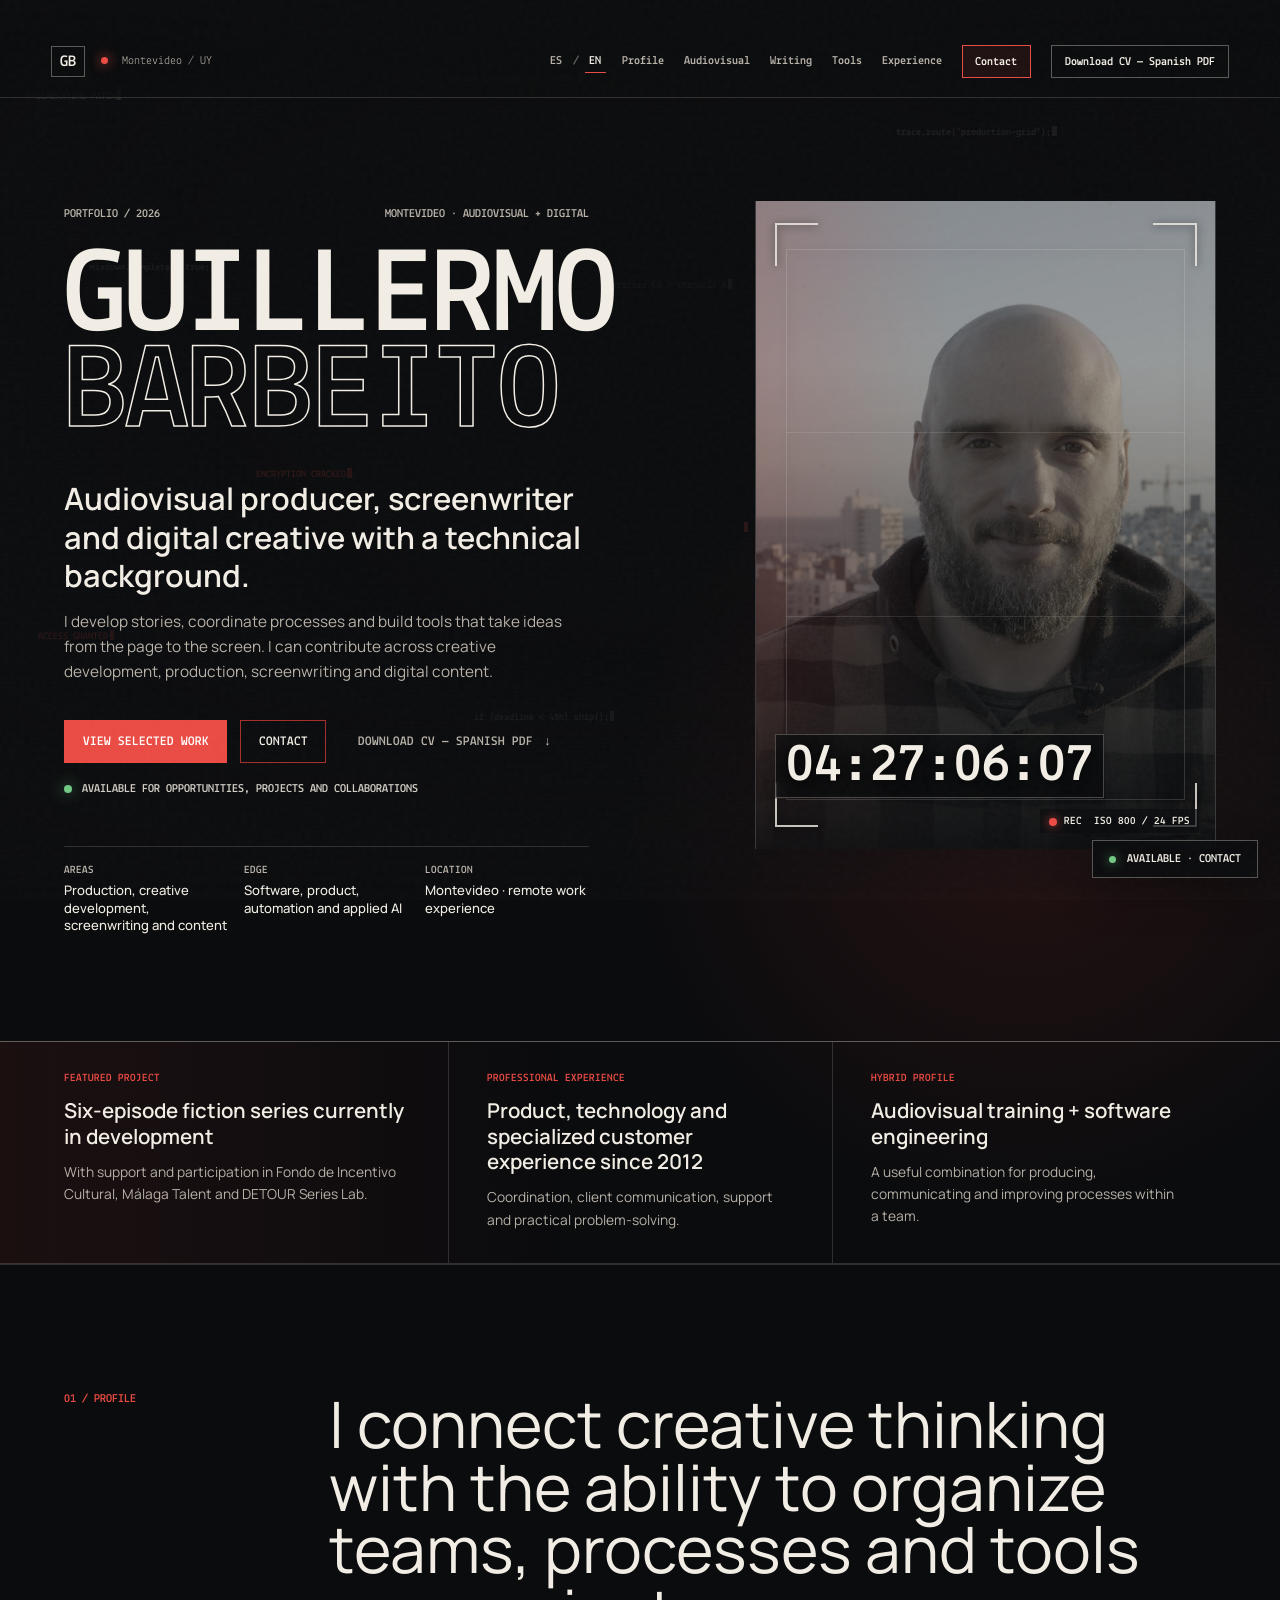
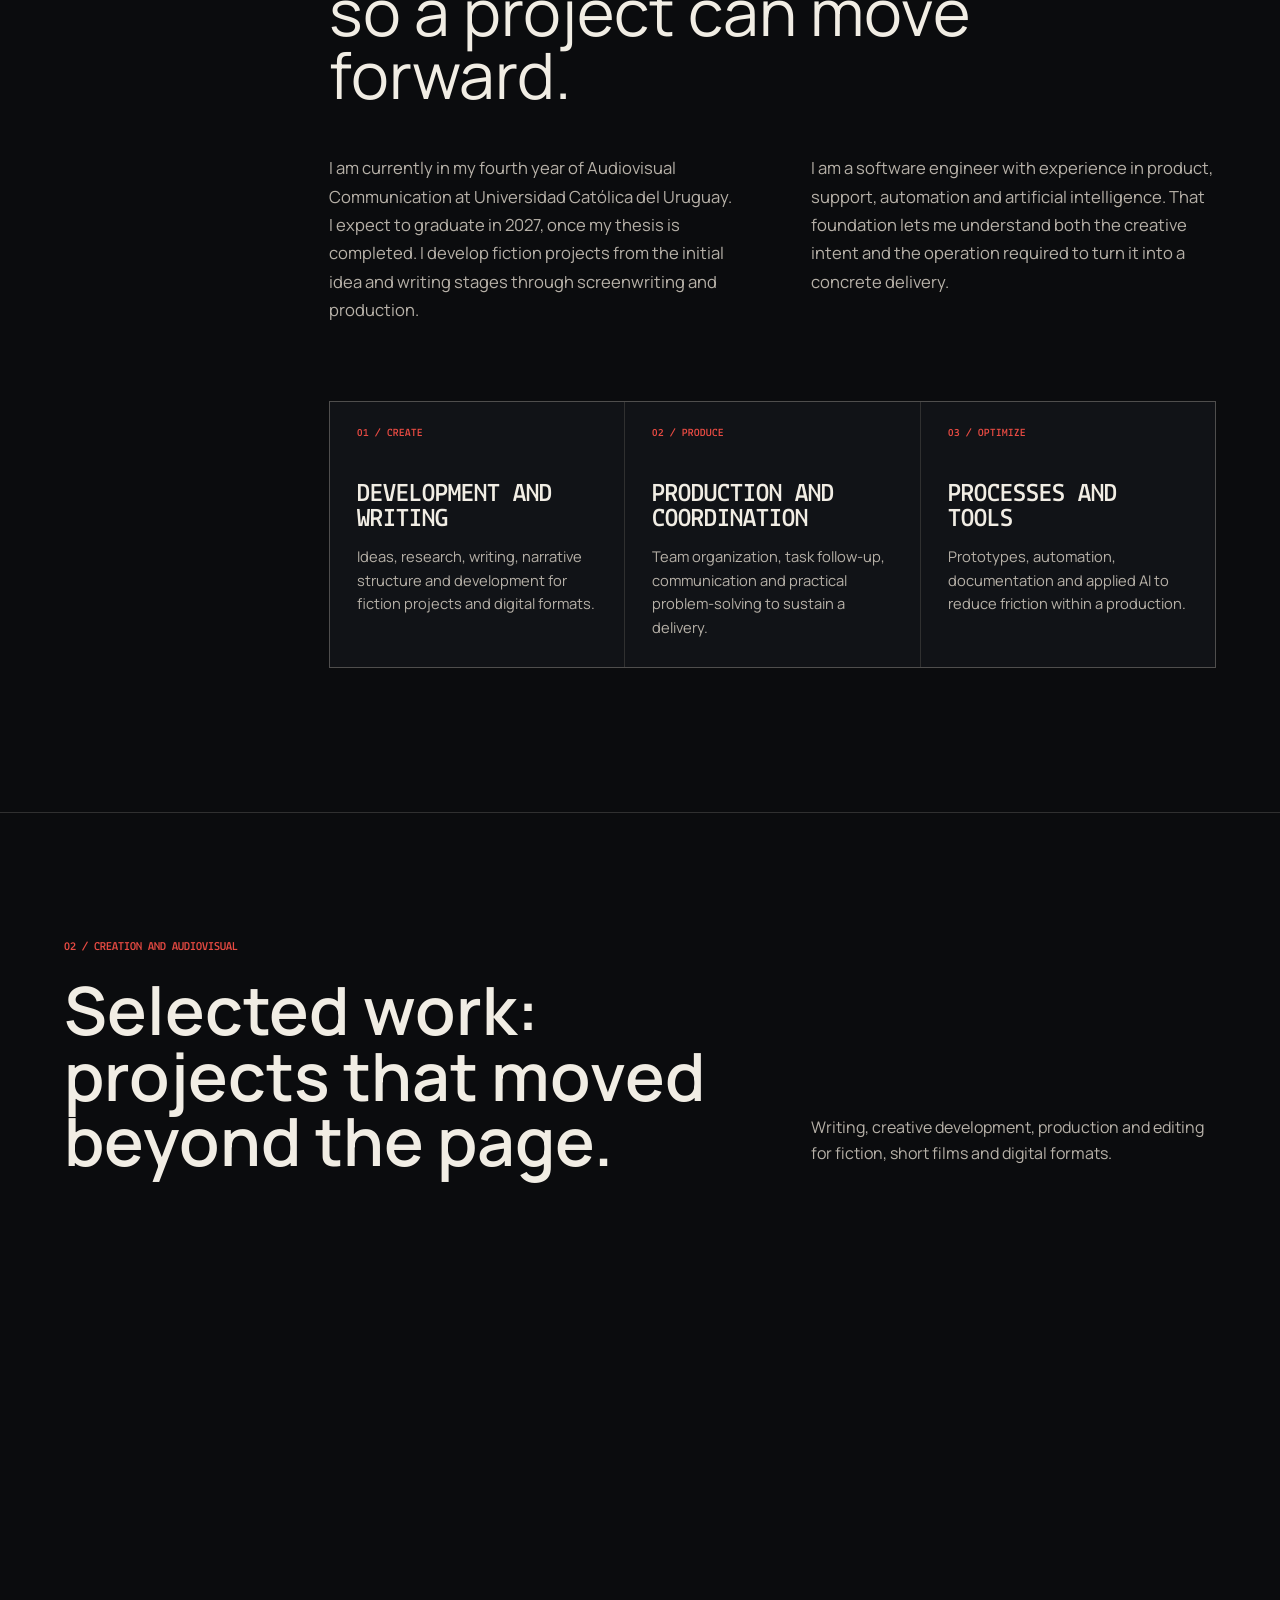
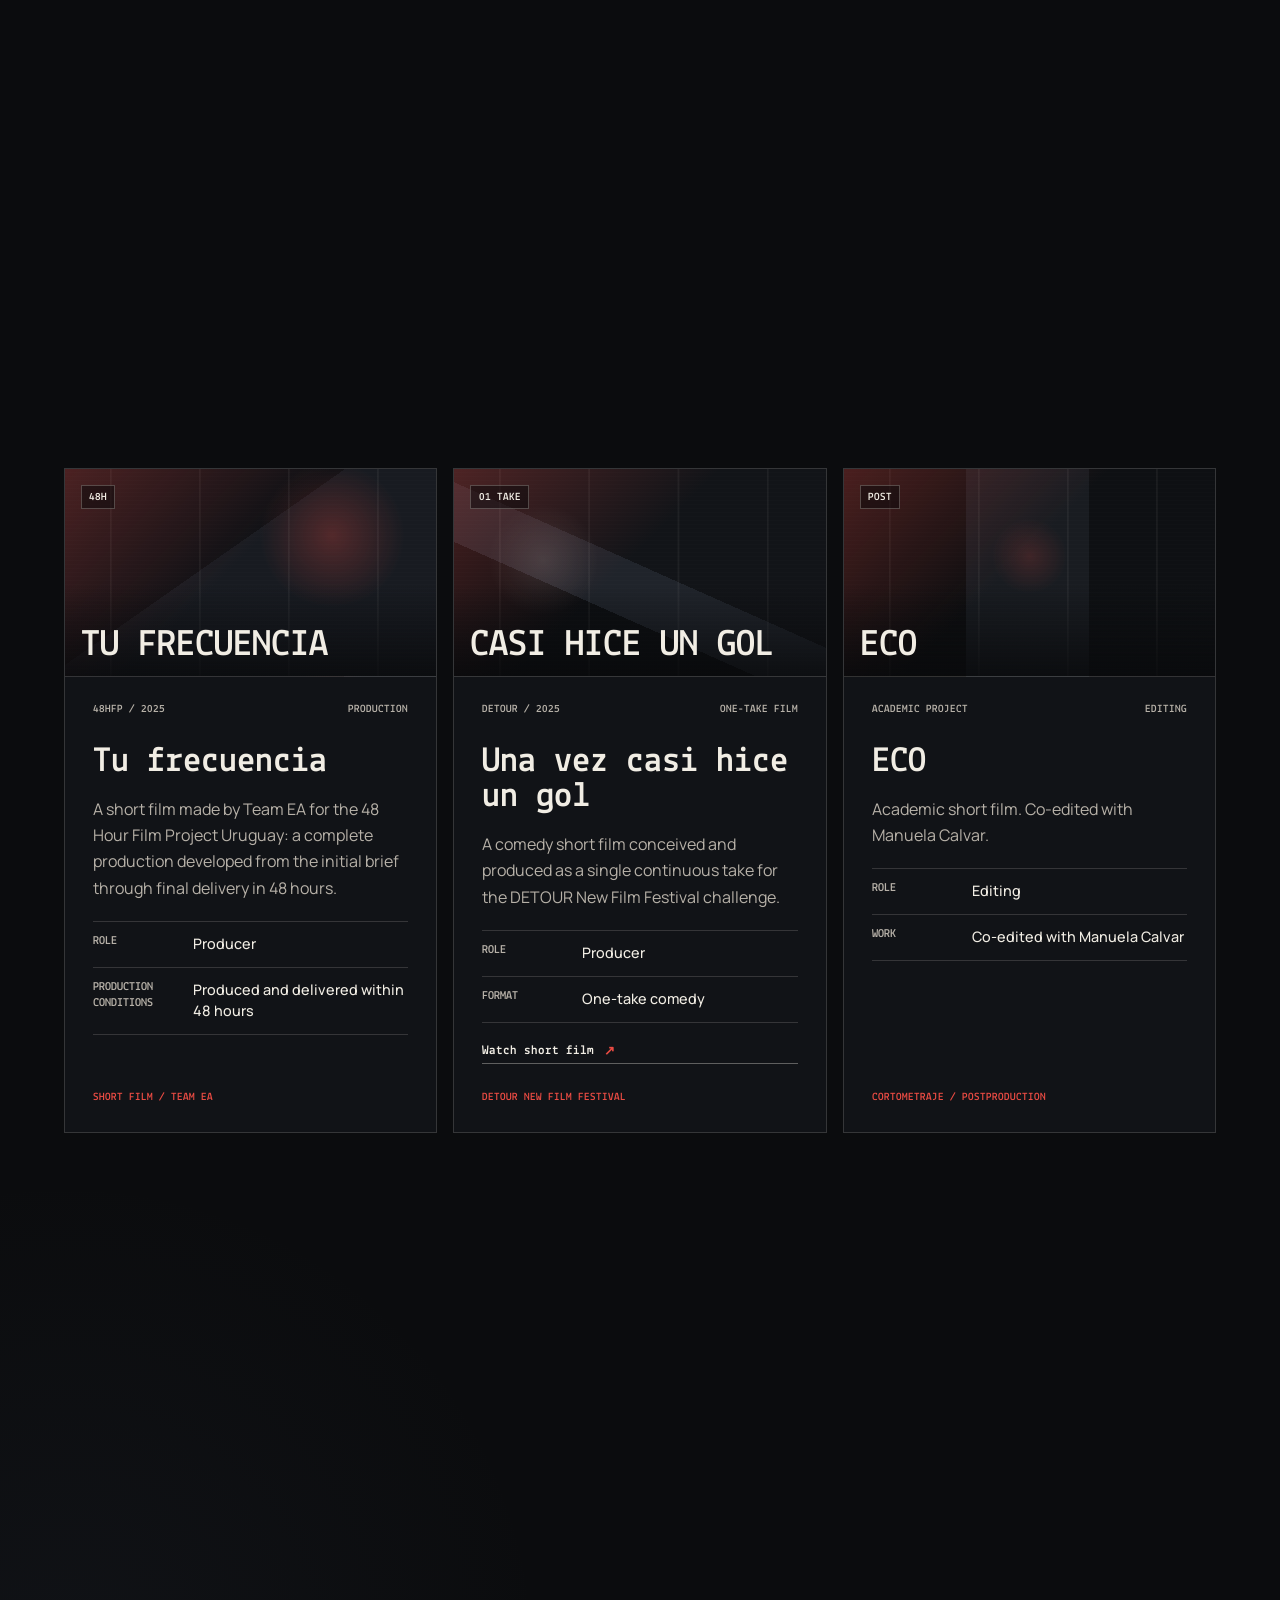
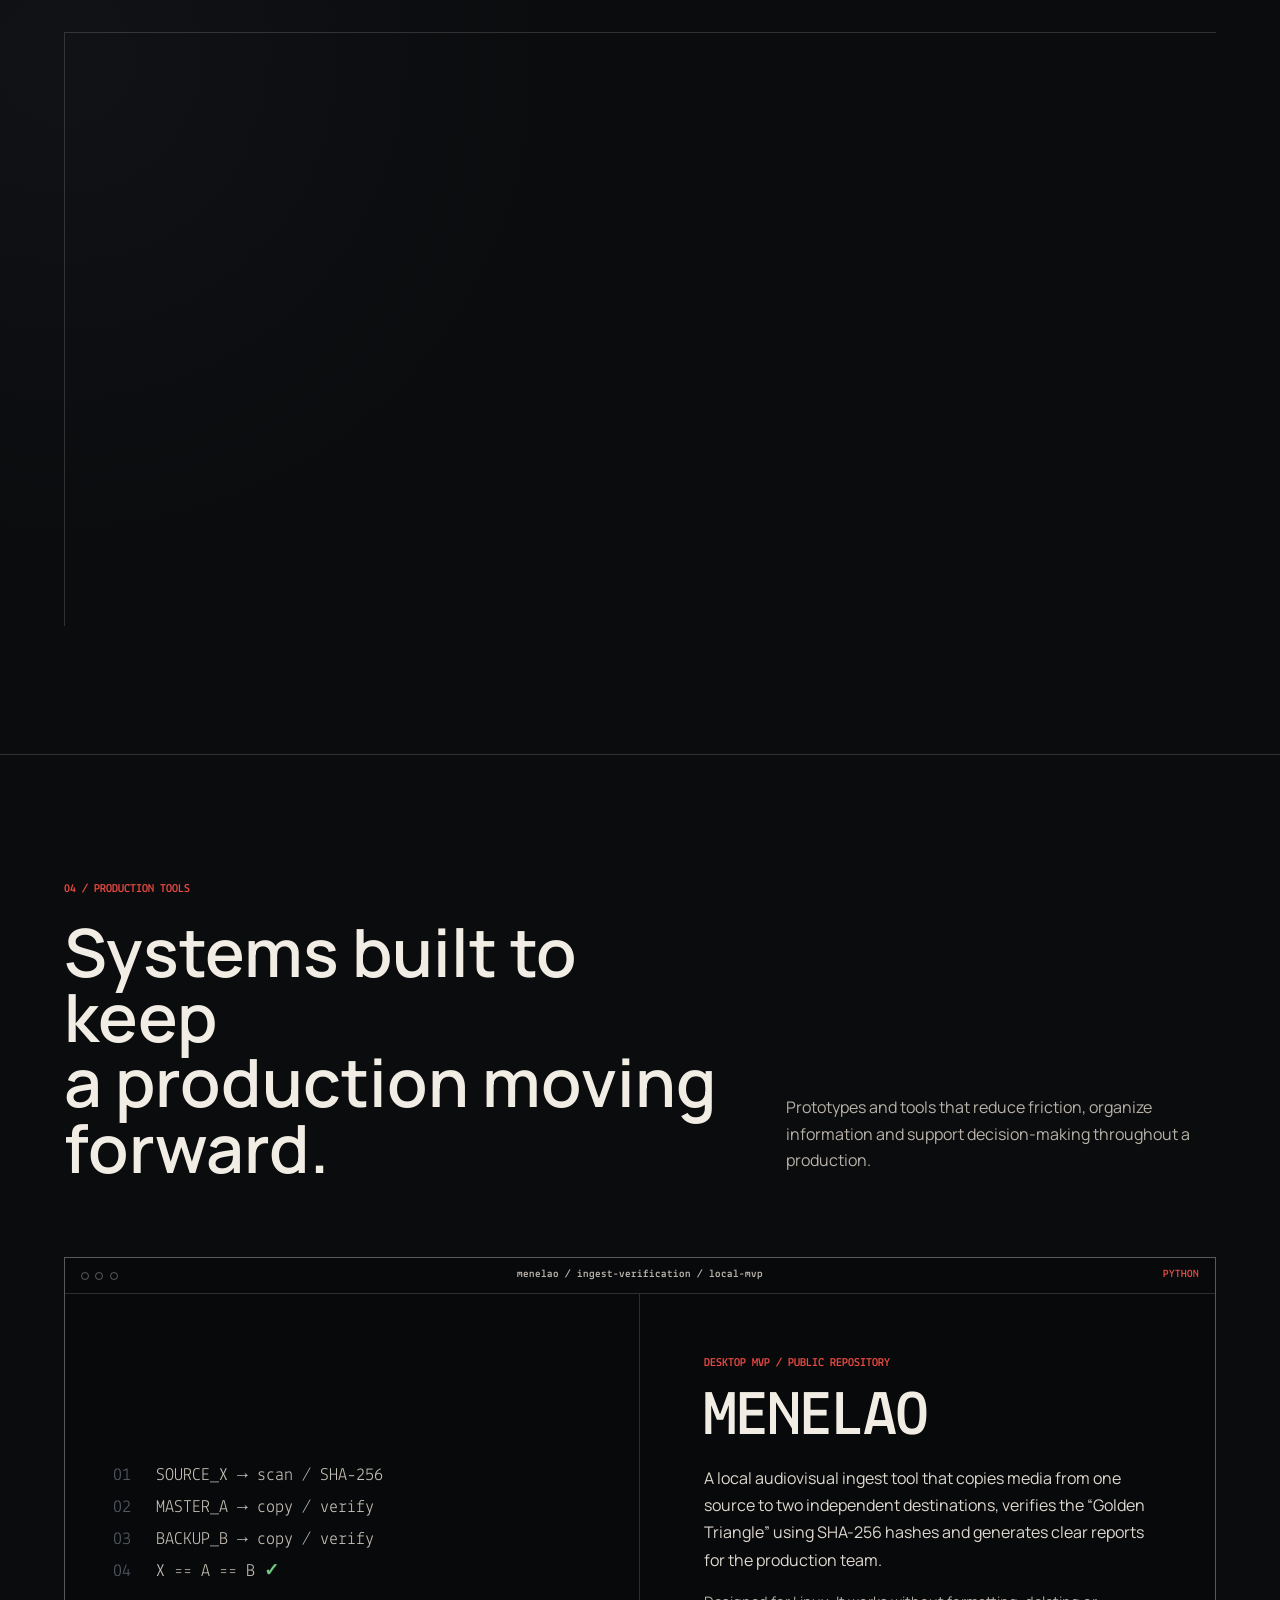
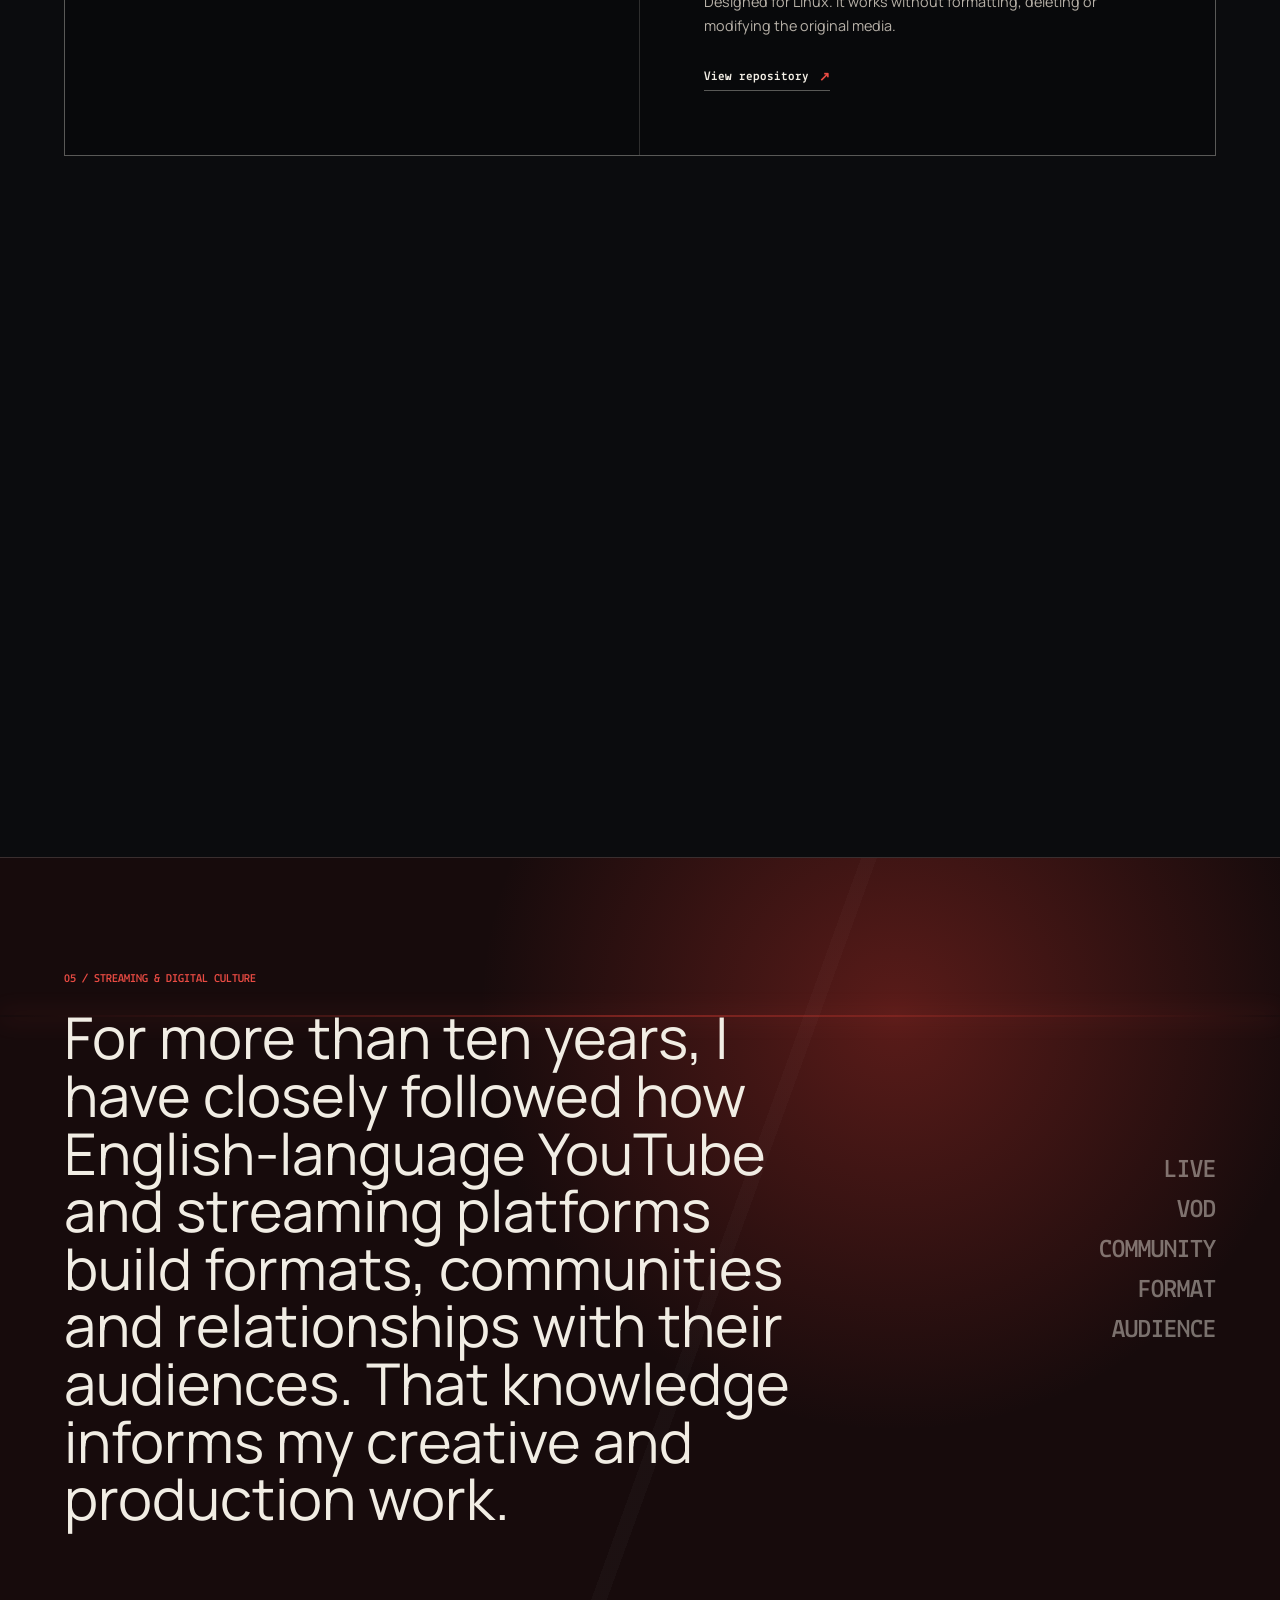
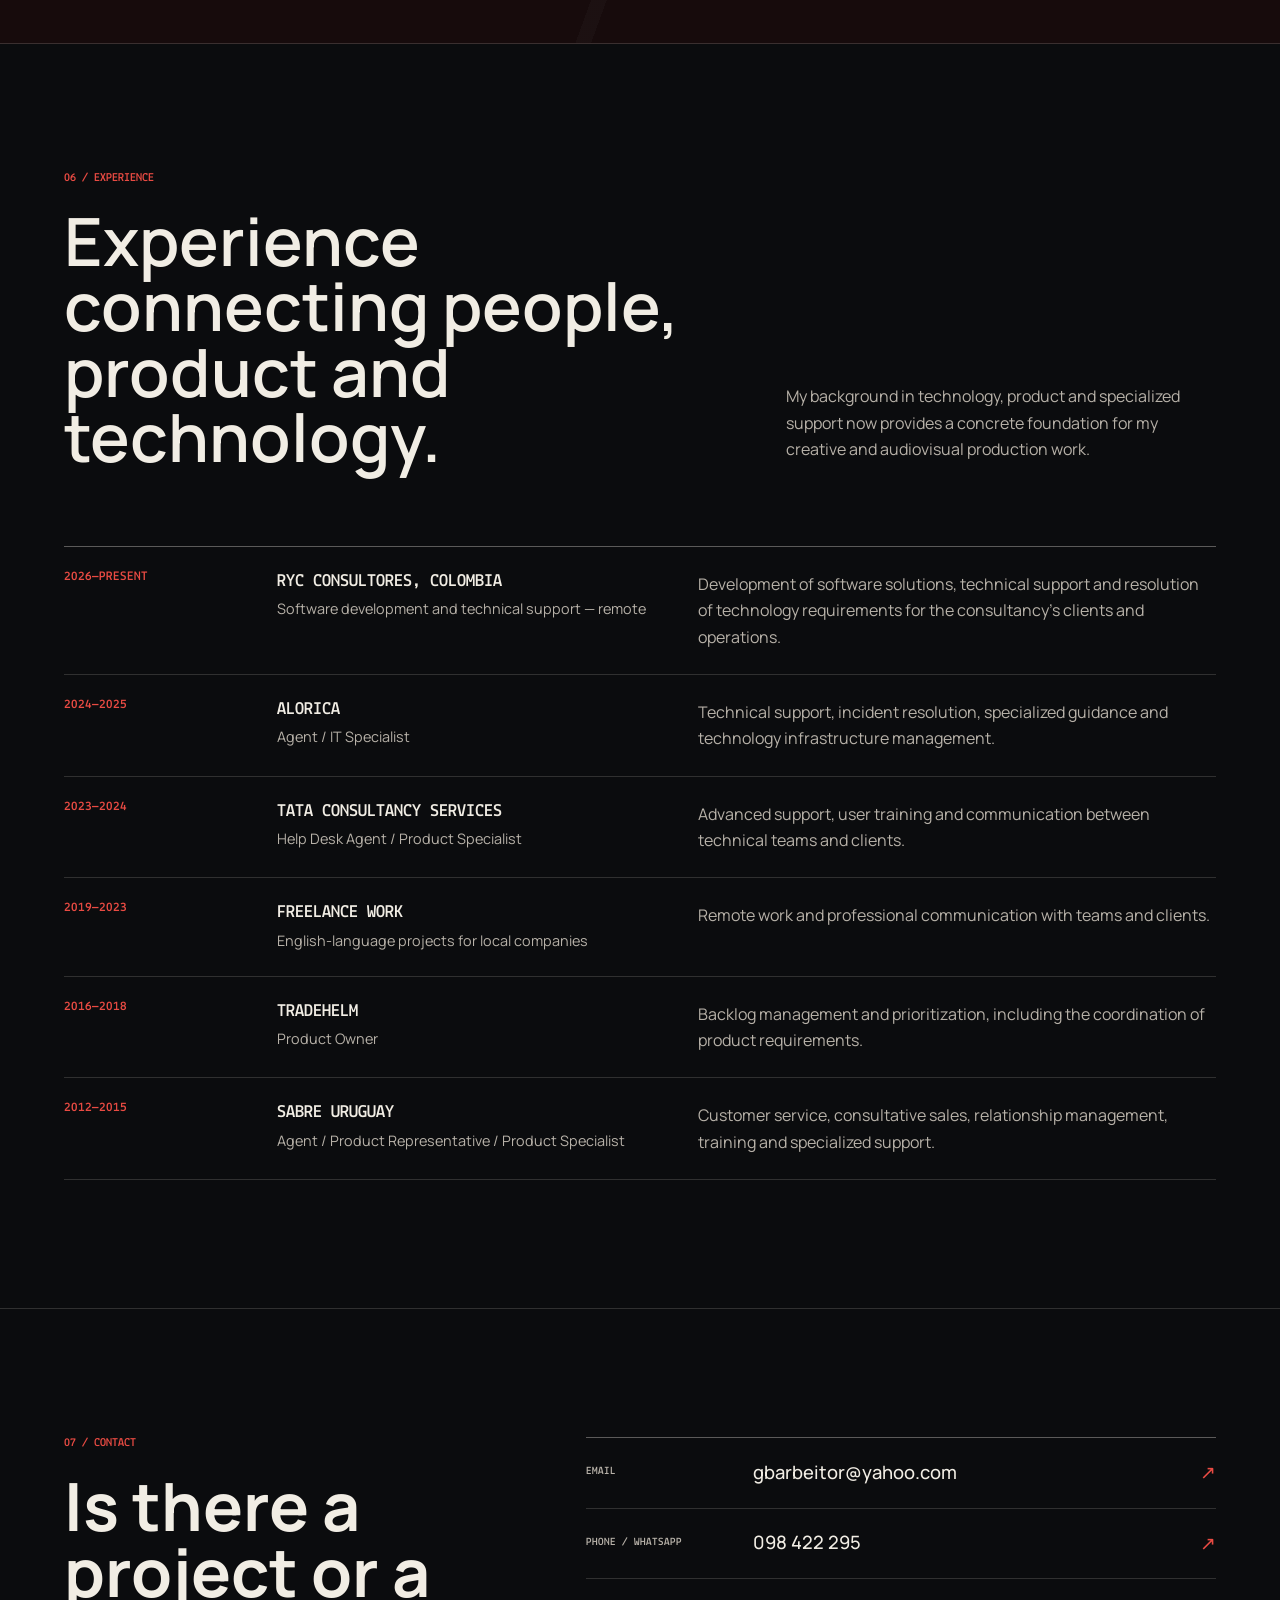
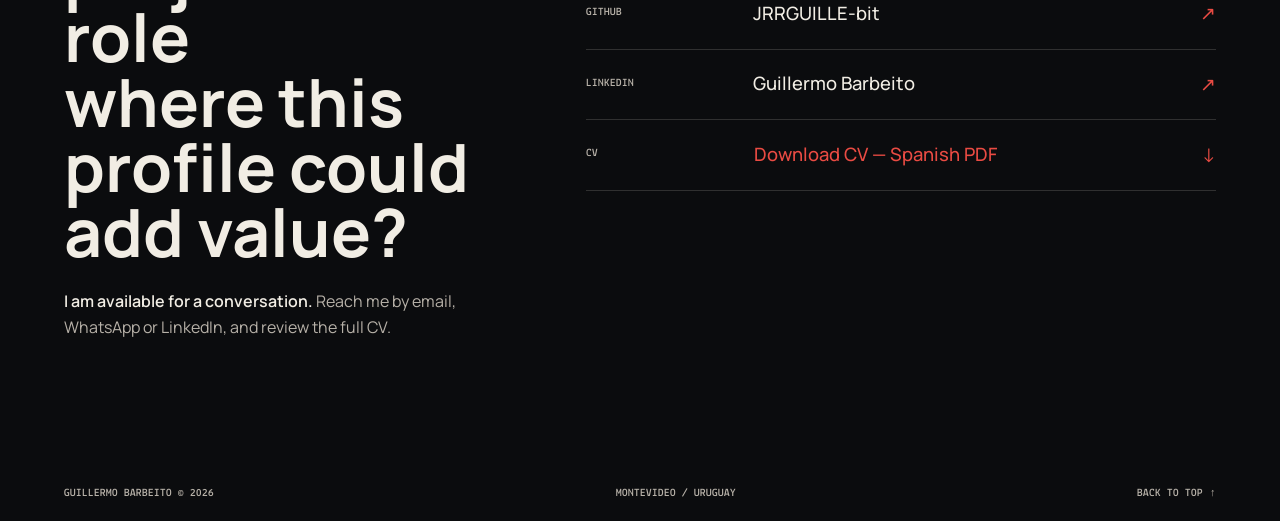
==== commit 83bb177d: "Add GoatCounter analytics" ====
--- a/en/index.html
+++ b/en/index.html
@@ -468,5 +468,13 @@
   </footer>
 
   <script src="../script.js" defer></script>
+  <script>
+    window.goatcounter = {
+      path: function () {
+        return '/audiovisual' + (window.location.pathname || '/') + window.location.search;
+      }
+    };
+  </script>
+  <script data-goatcounter="https://jrrguille.goatcounter.com/count" async src="https://gc.zgo.at/count.js"></script>
 </body>
 </html>
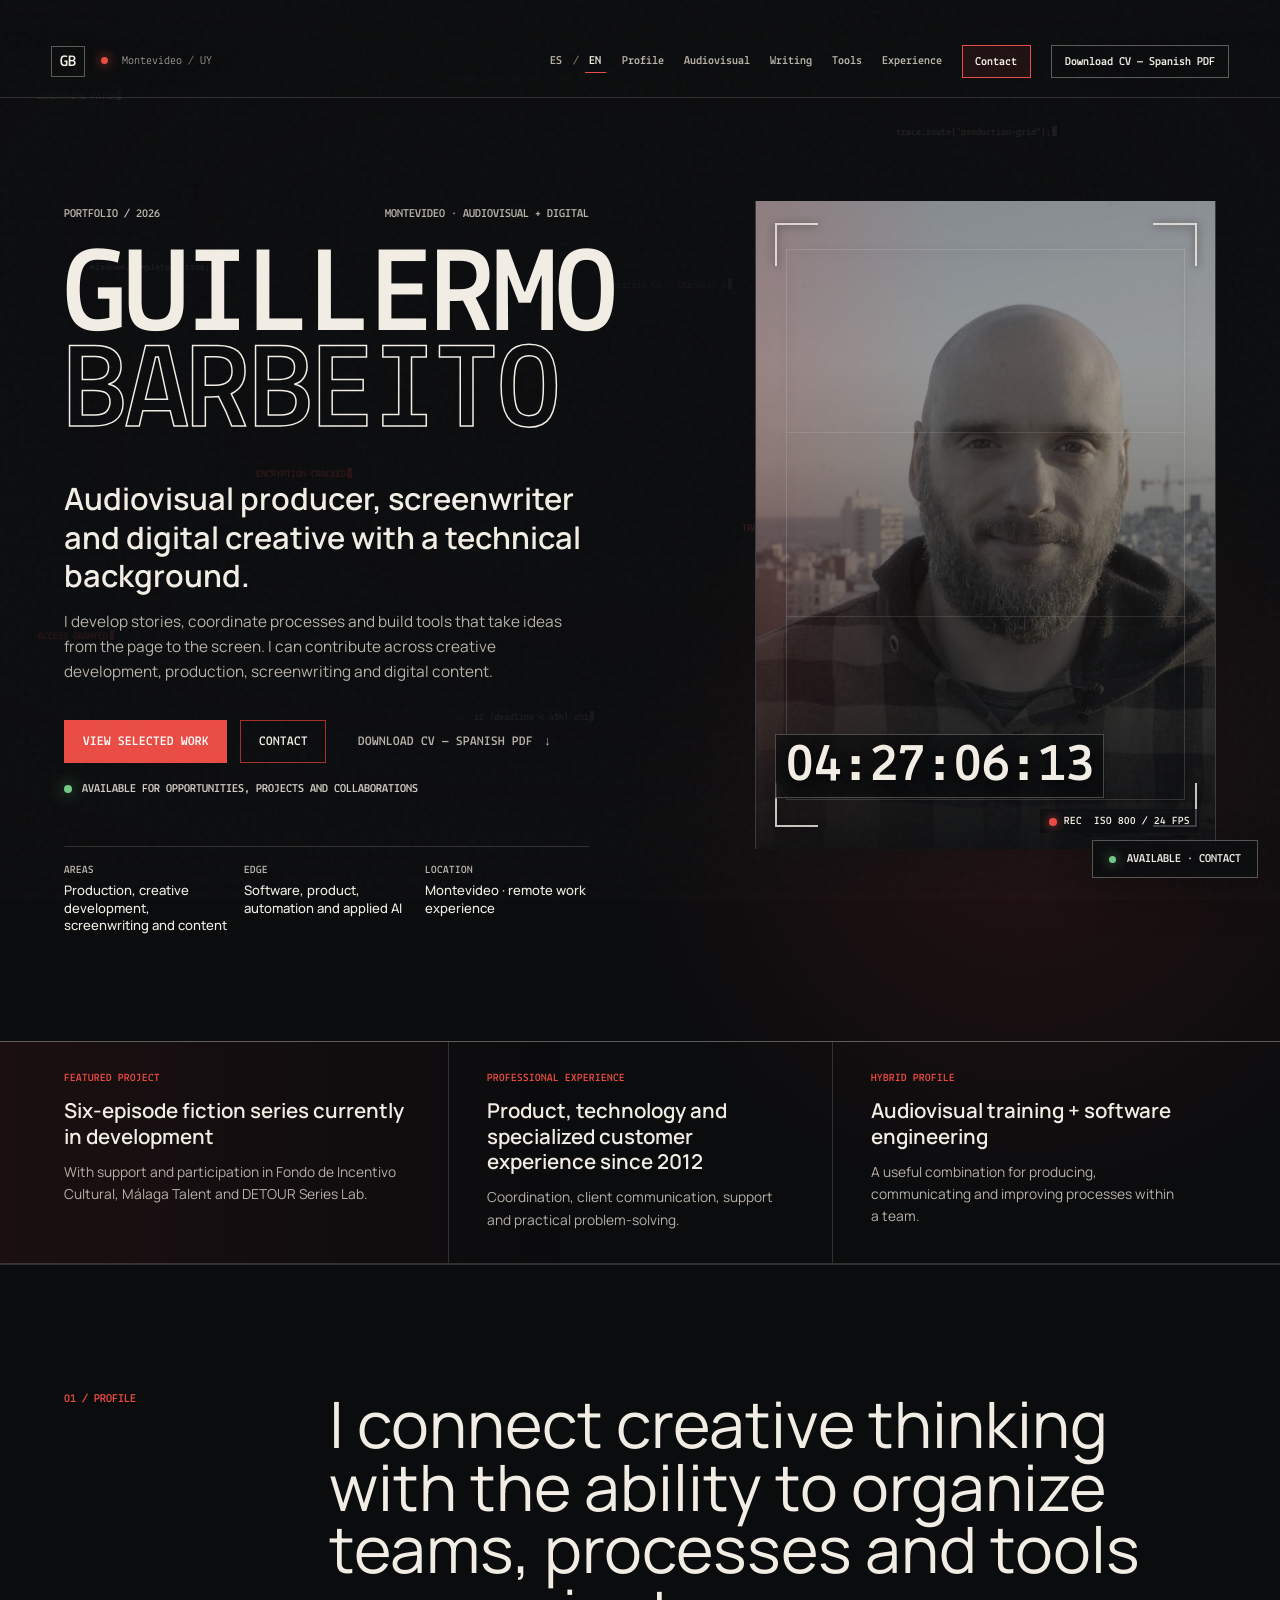
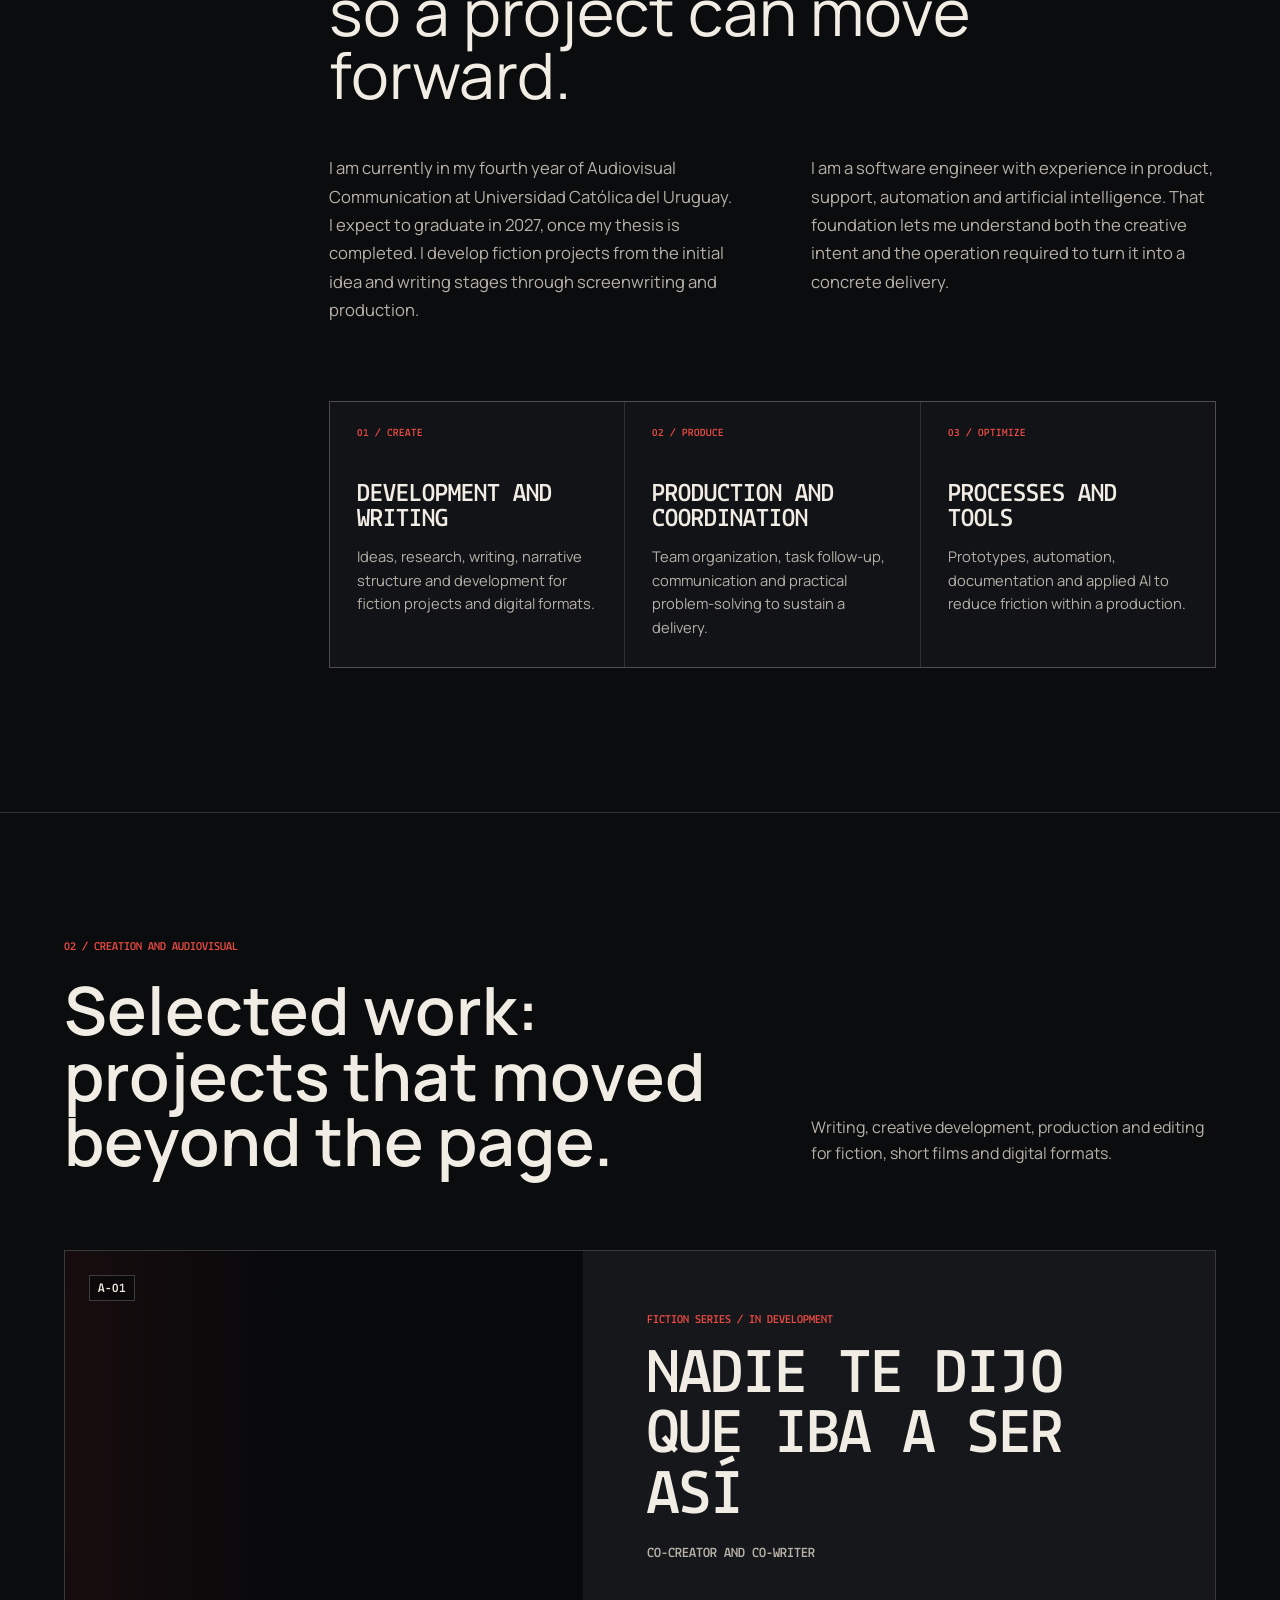
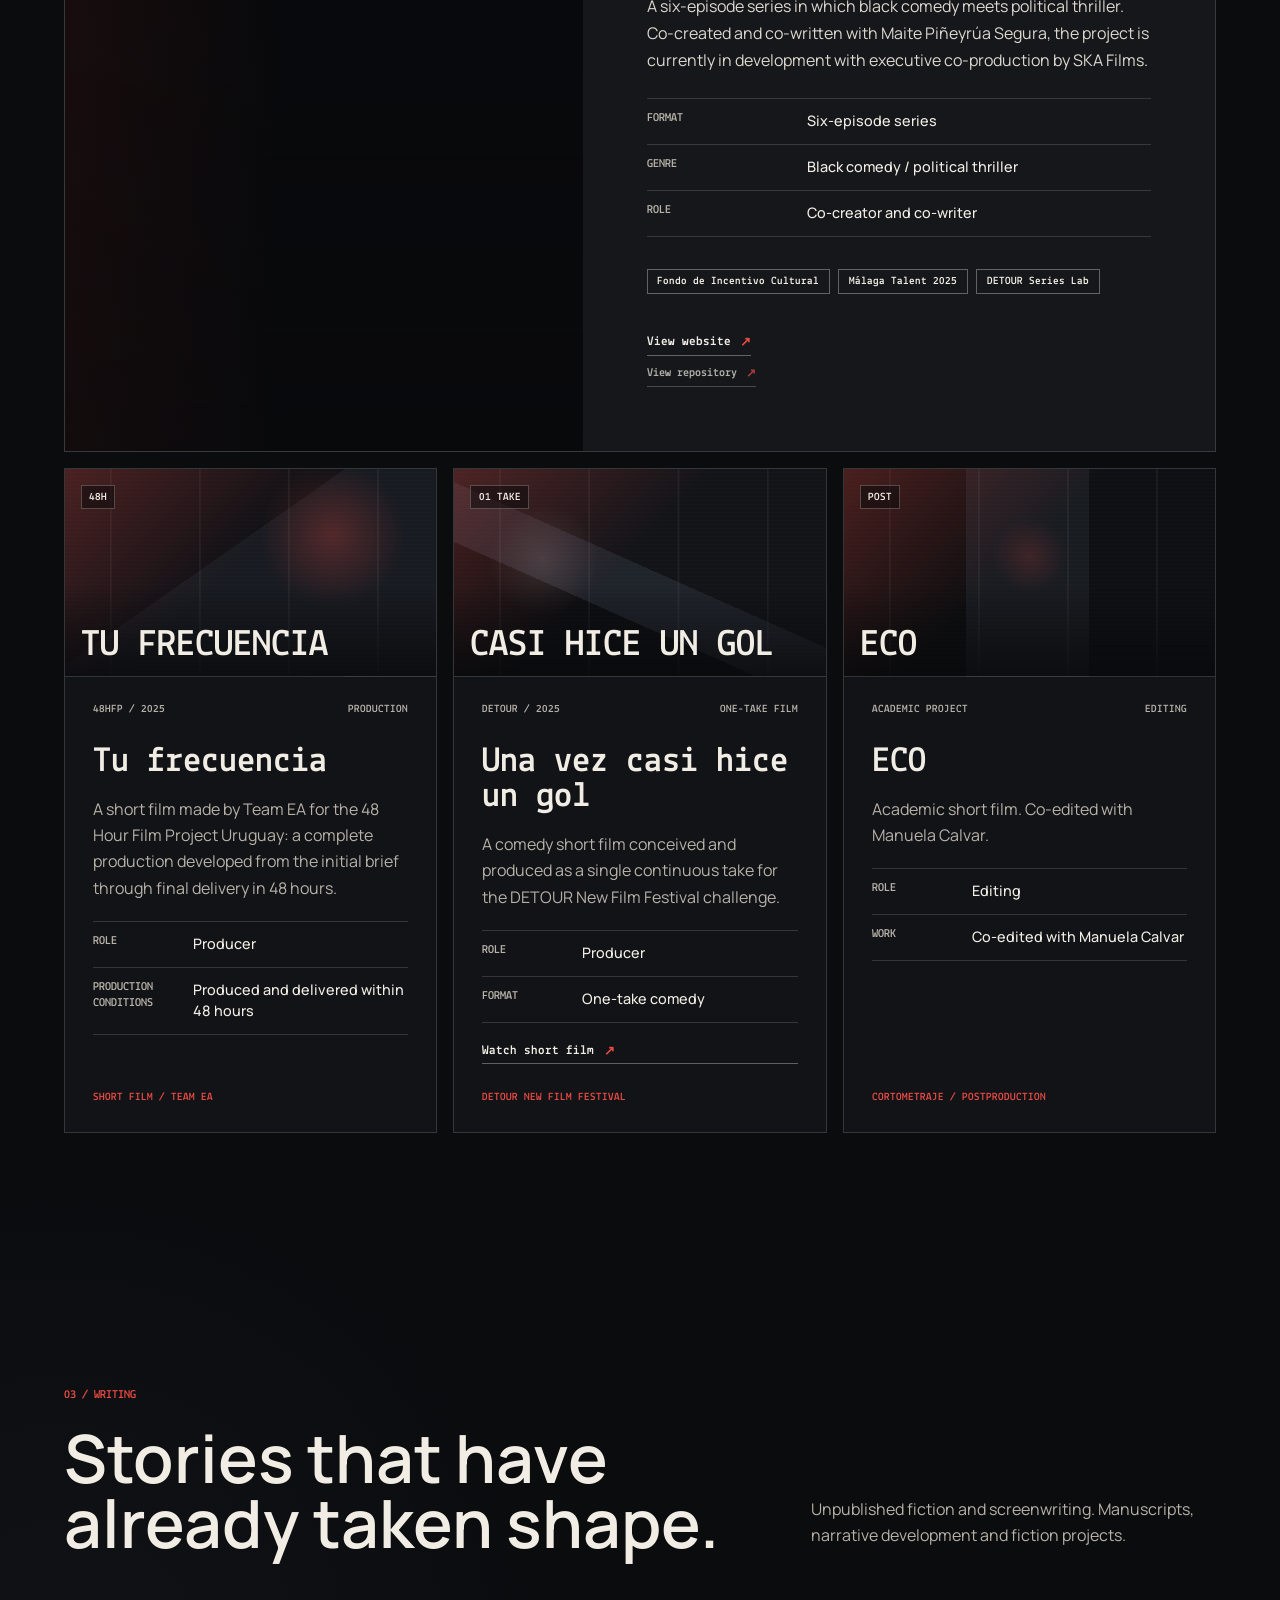
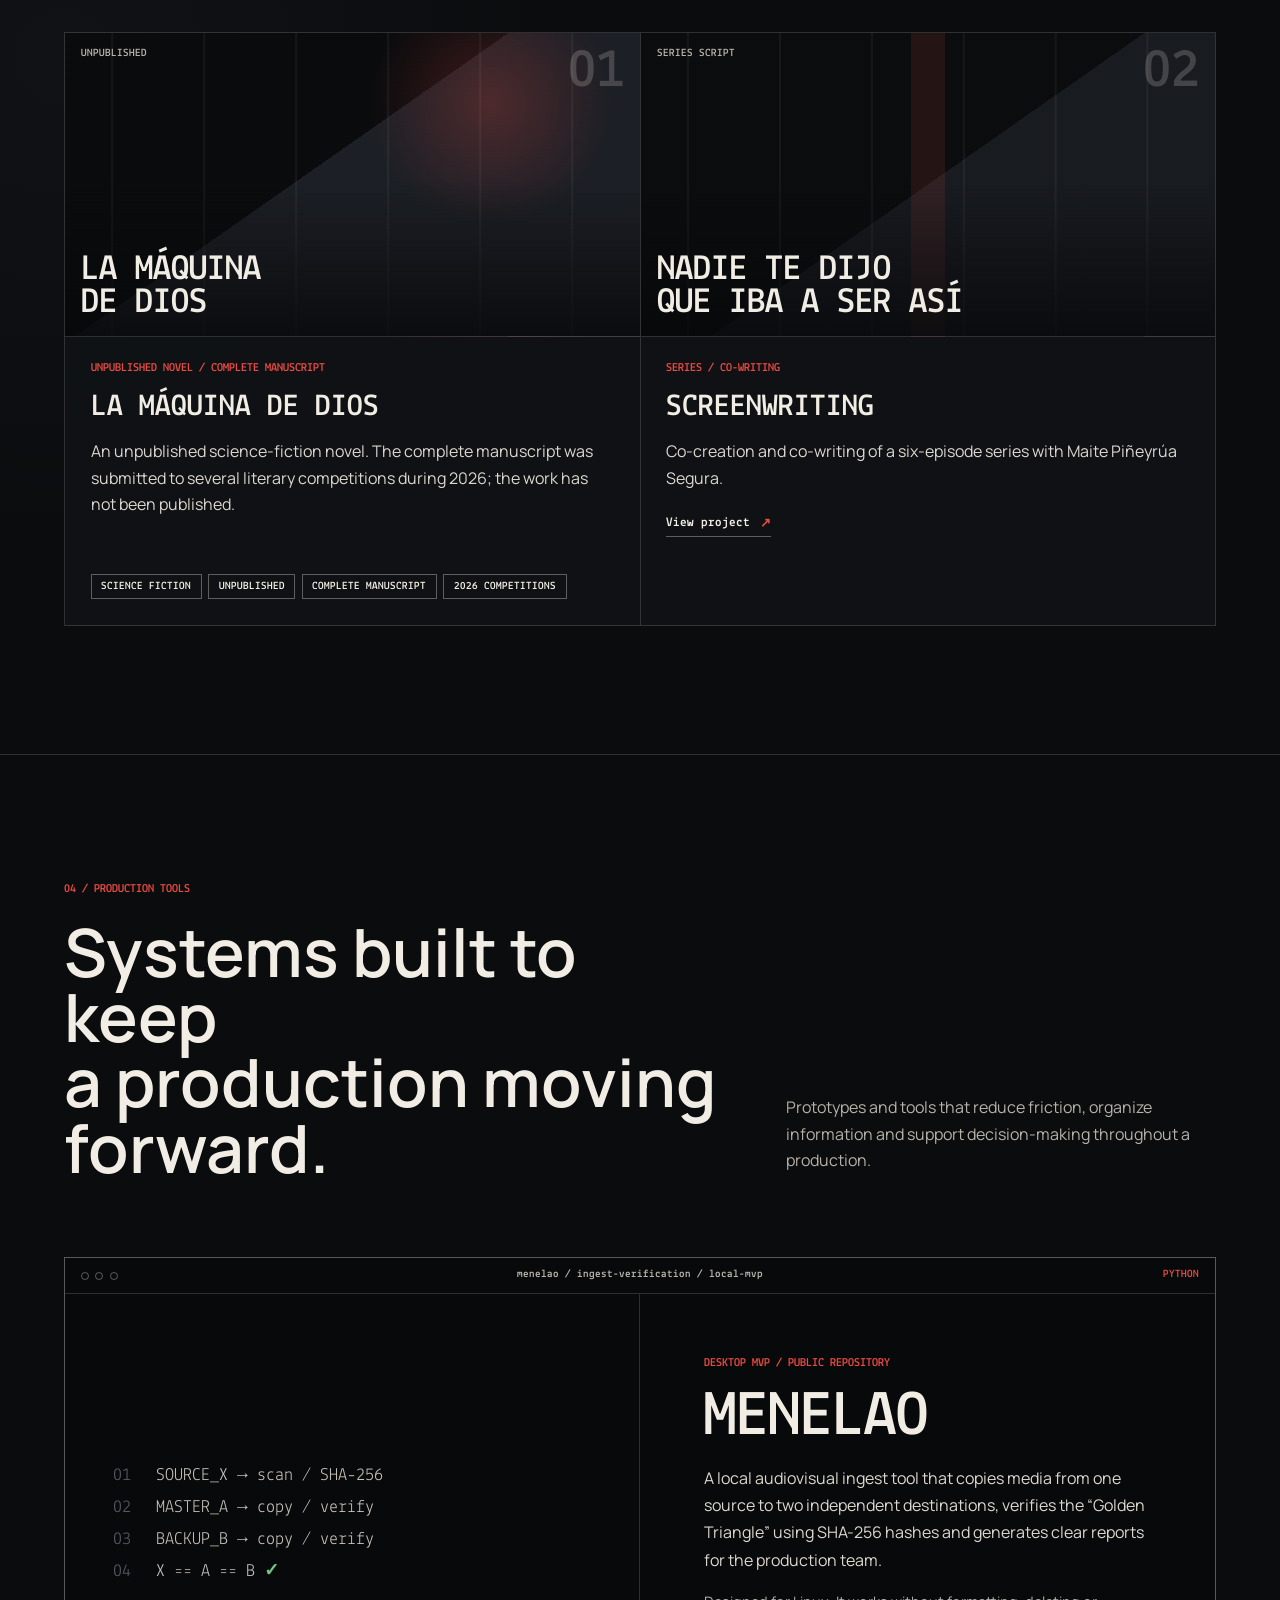
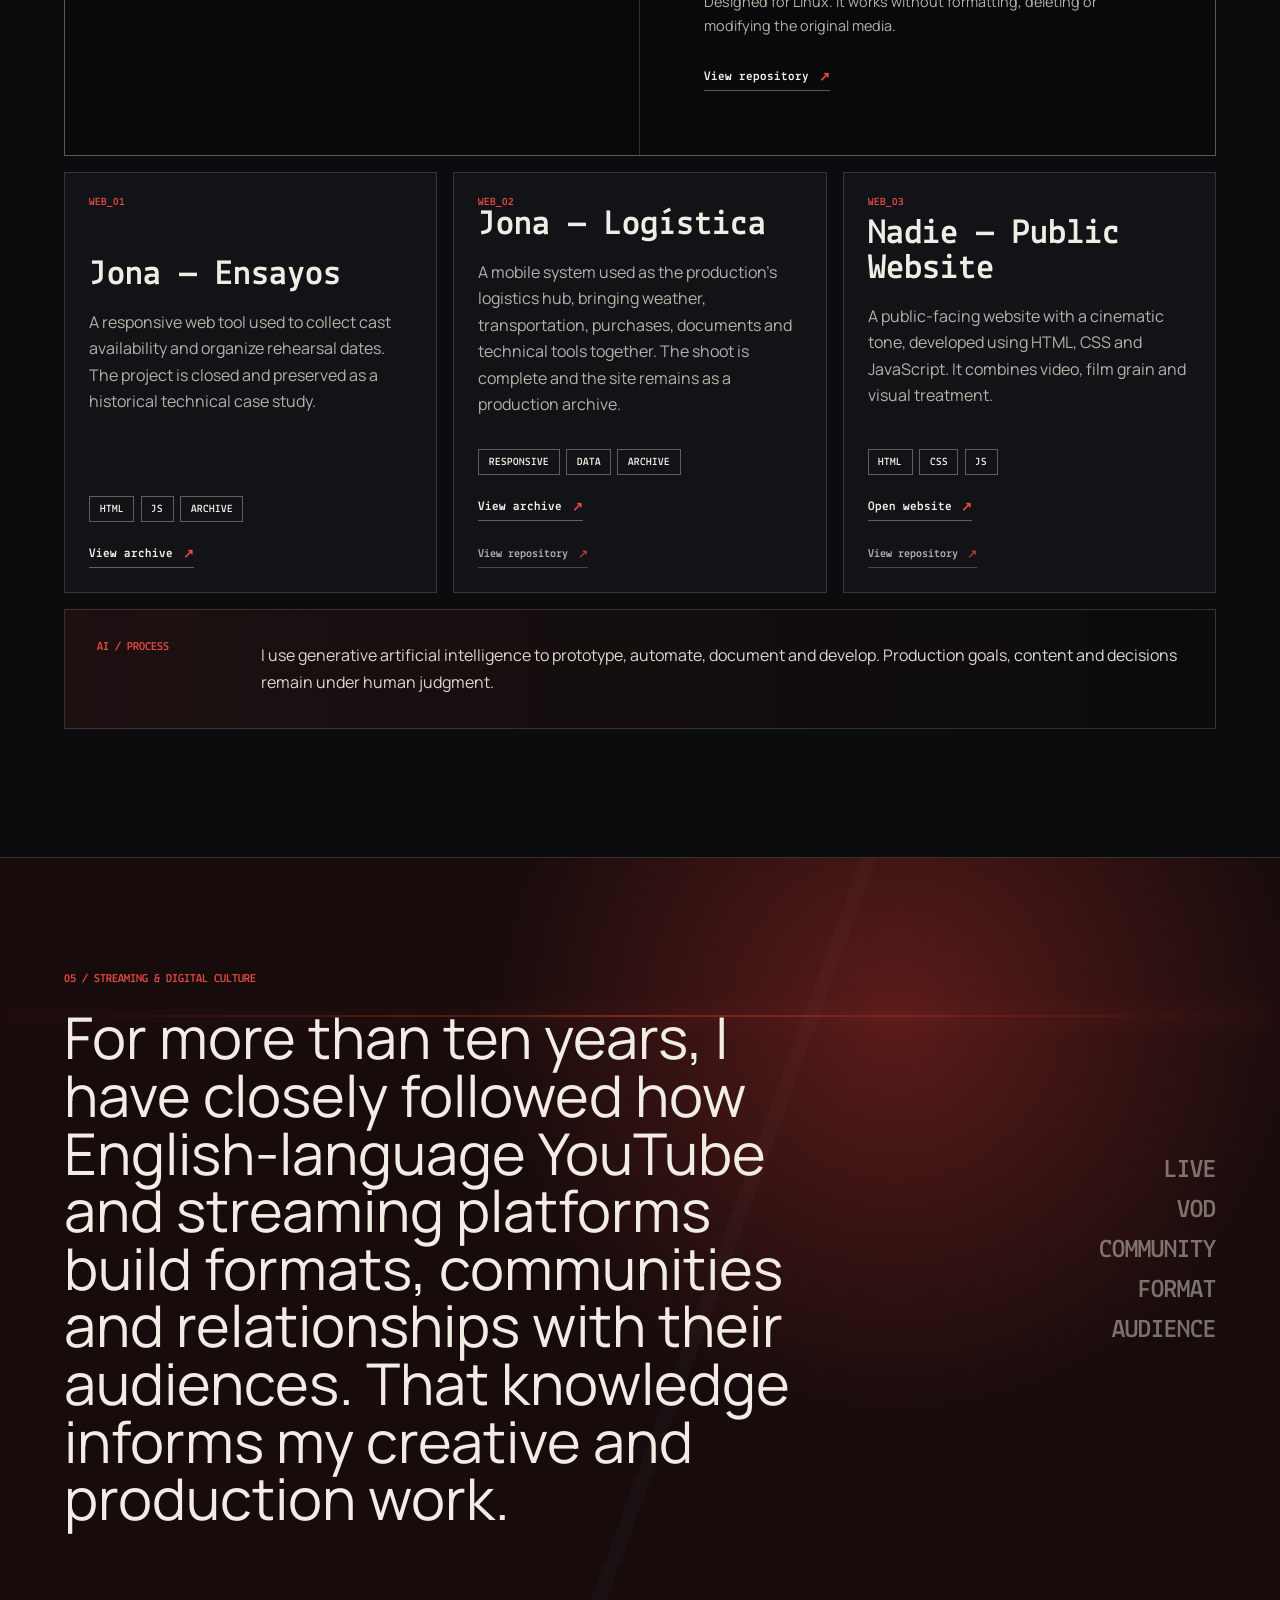
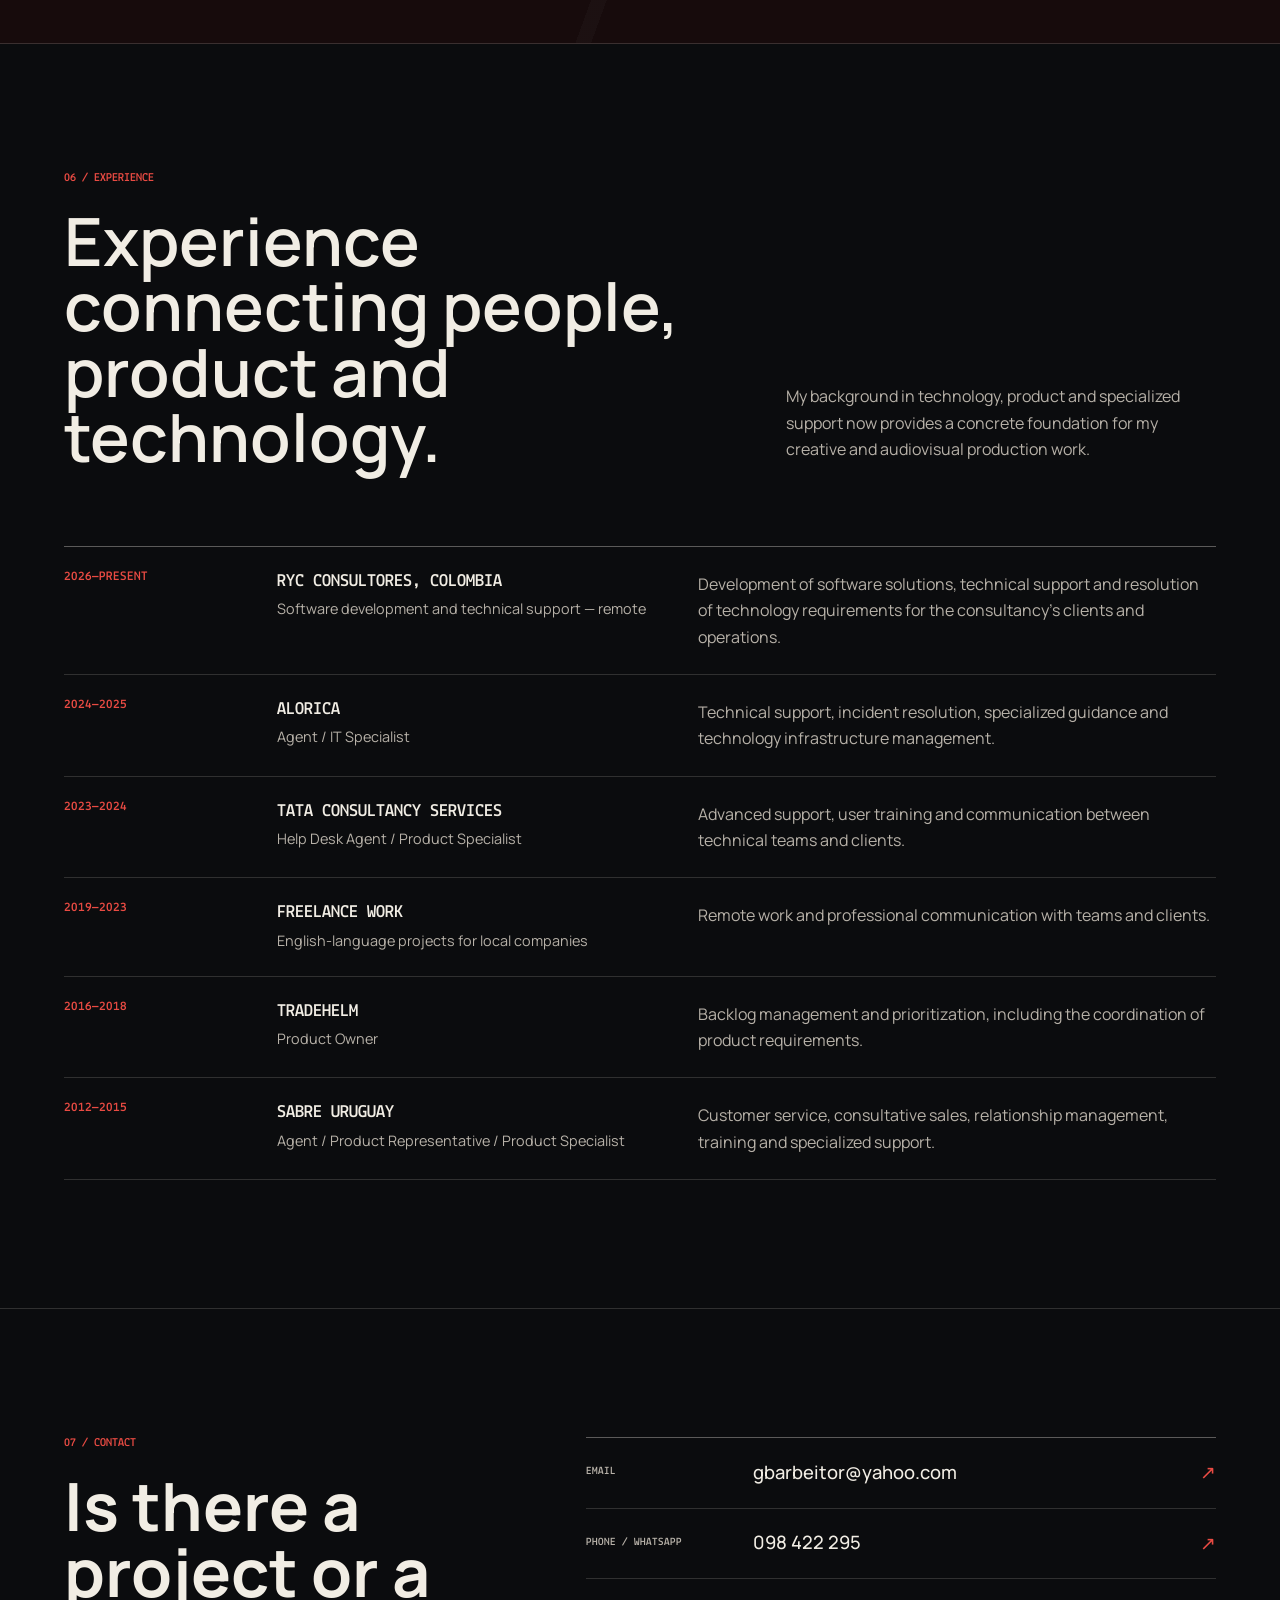
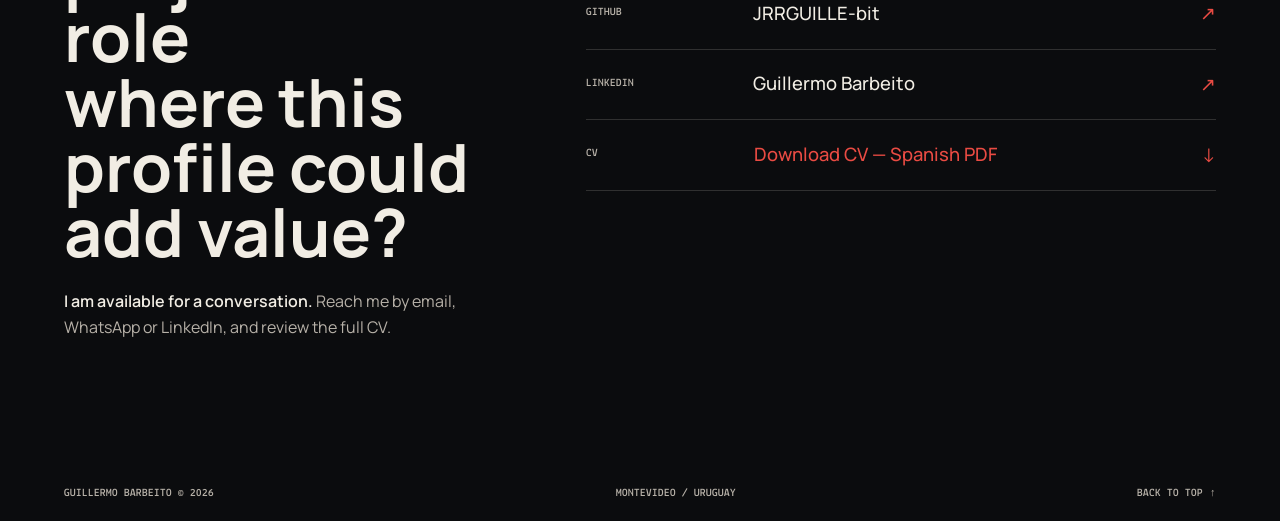
==== commit 0728a15e: "Match working Nadie GoatCounter loader" ====
--- a/en/index.html
+++ b/en/index.html
@@ -475,6 +475,6 @@
       }
     };
   </script>
-  <script data-goatcounter="https://jrrguille.goatcounter.com/count" async src="https://gc.zgo.at/count.js"></script>
+  <script data-goatcounter="https://jrrguille.goatcounter.com/count" async src="//gc.zgo.at/count.js"></script>
 </body>
 </html>
